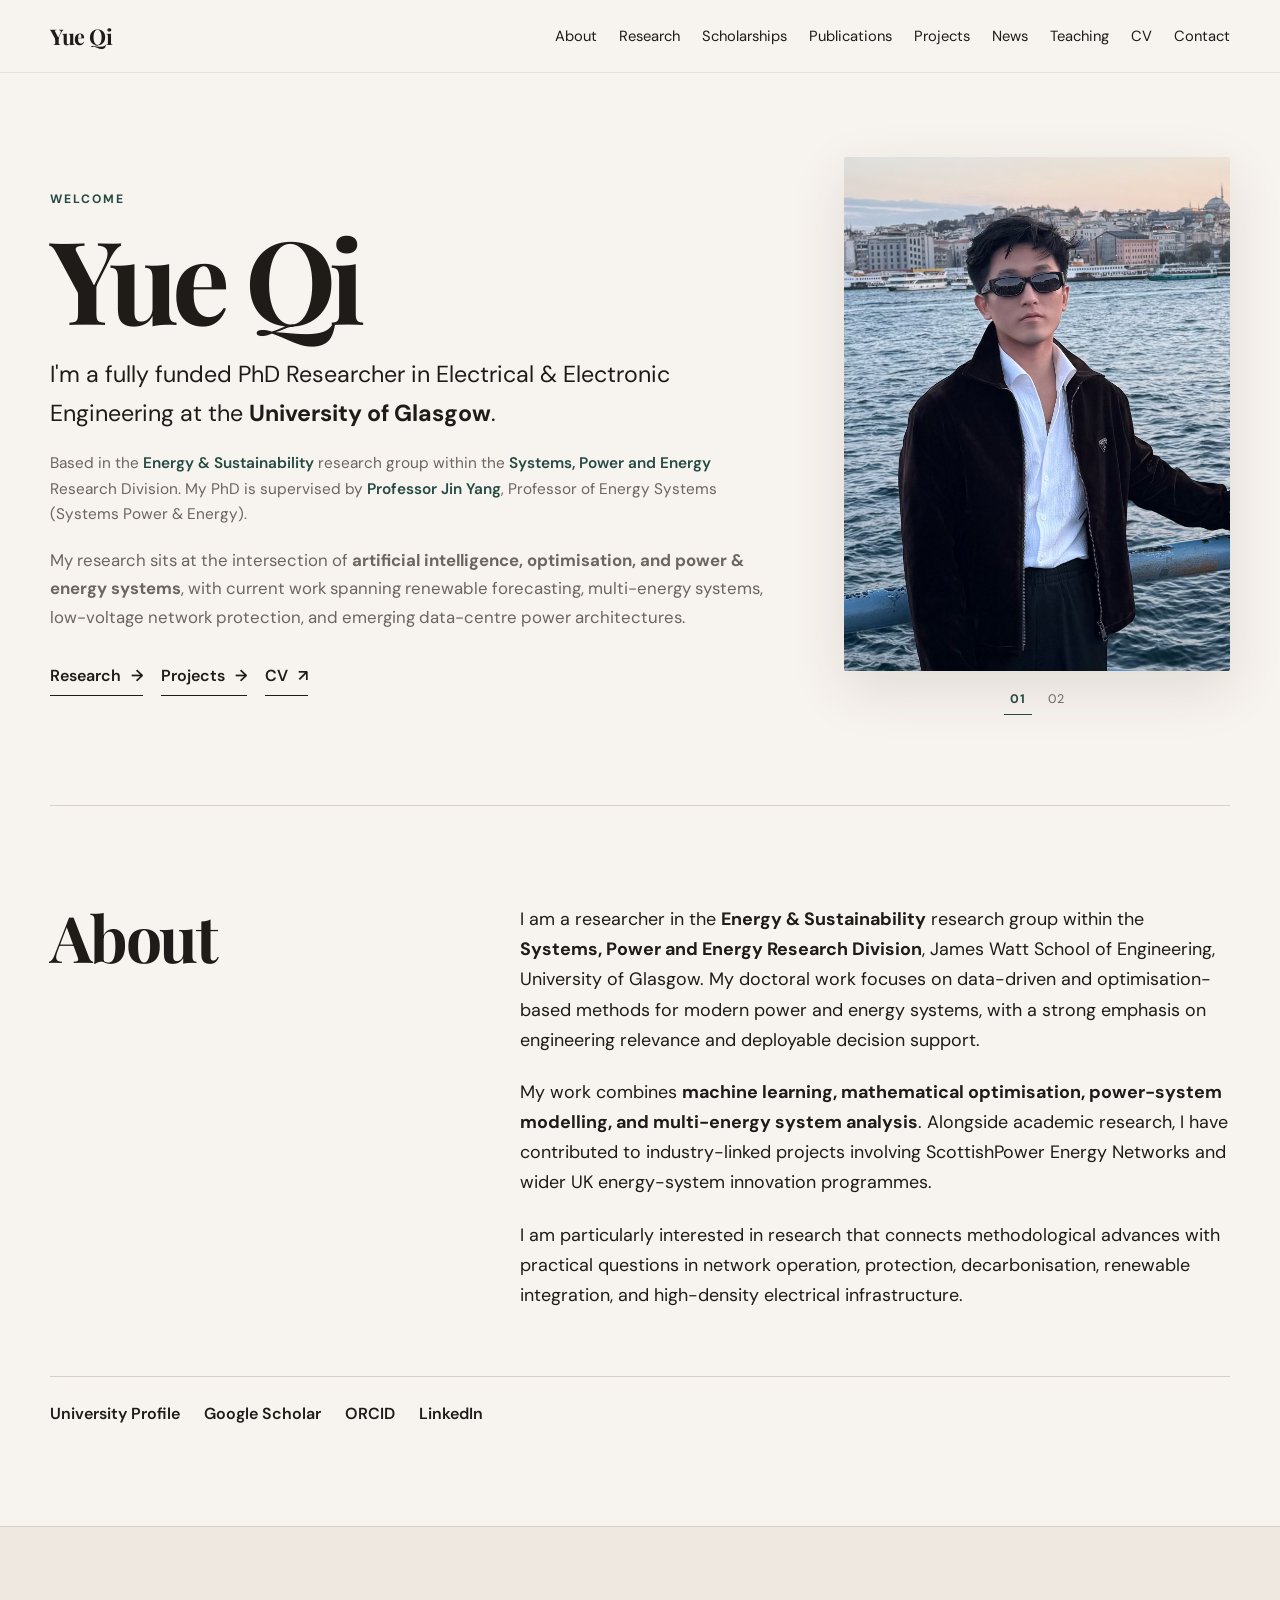
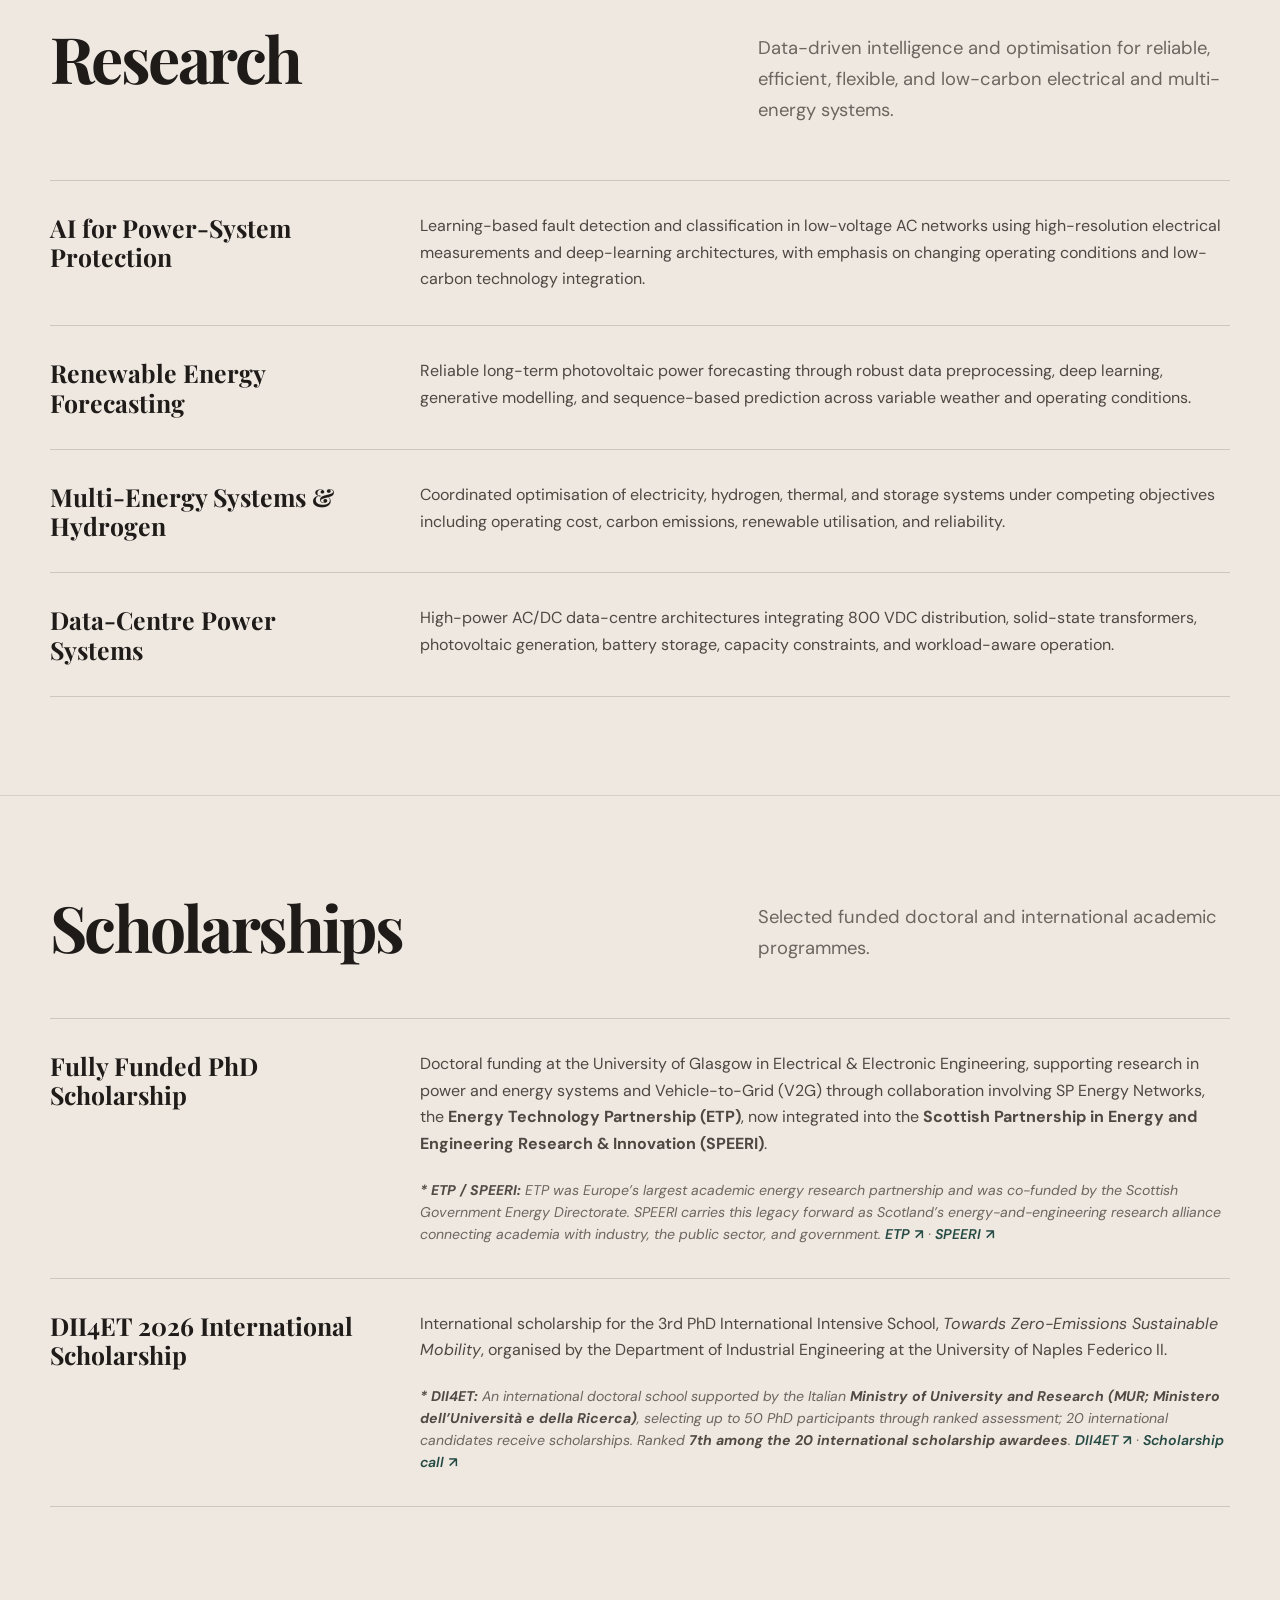
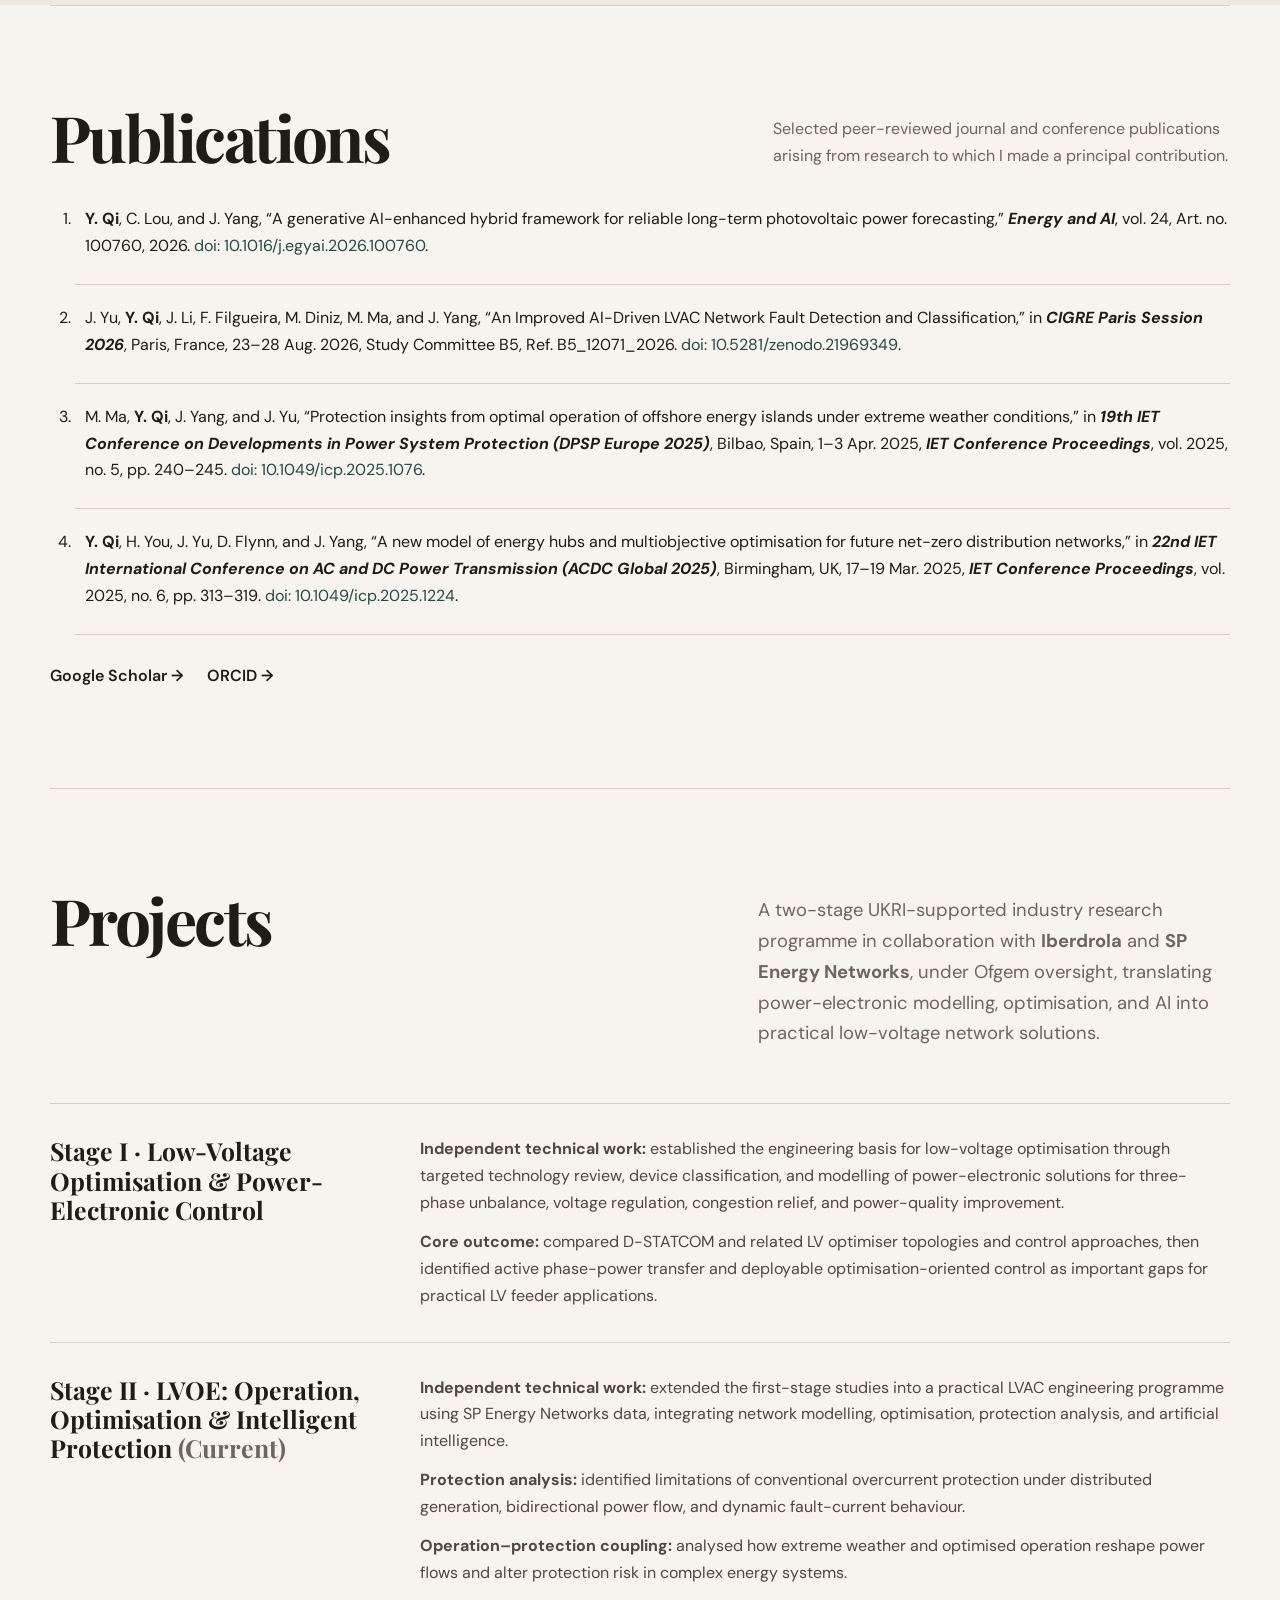
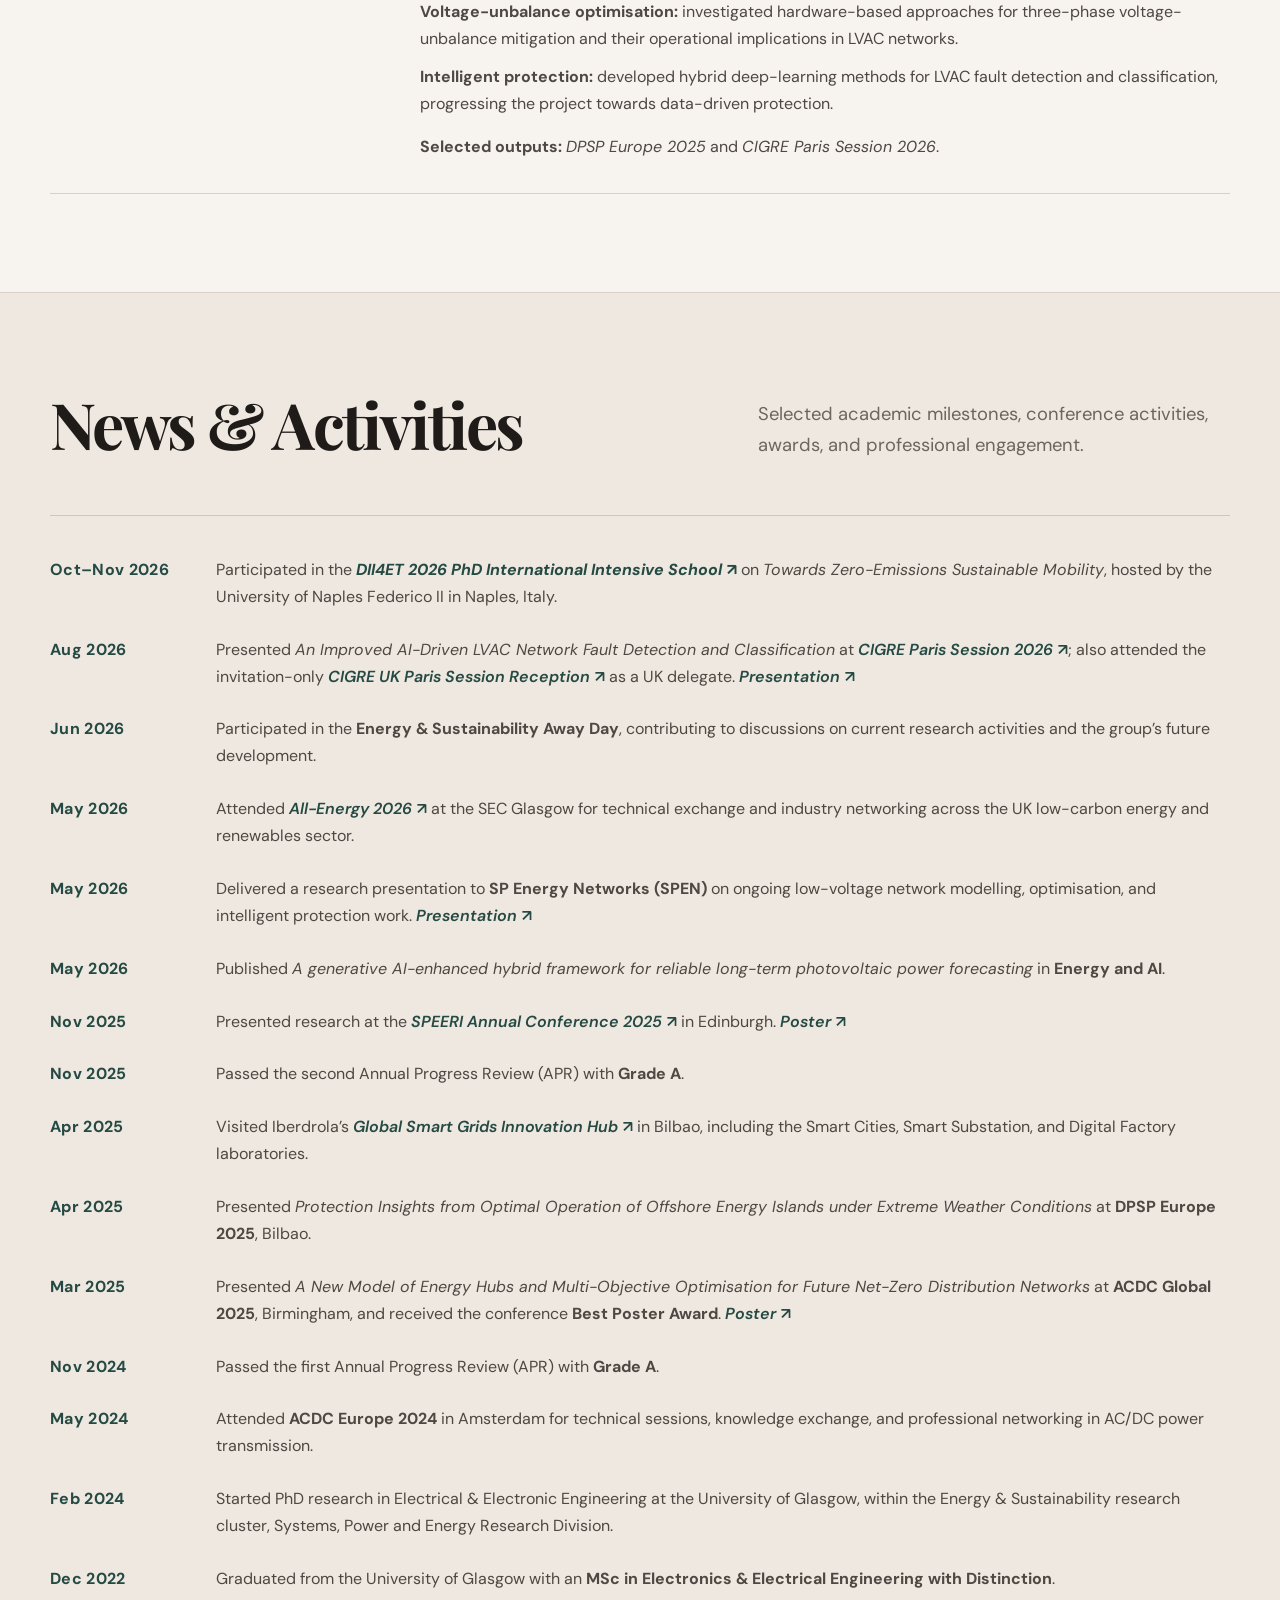
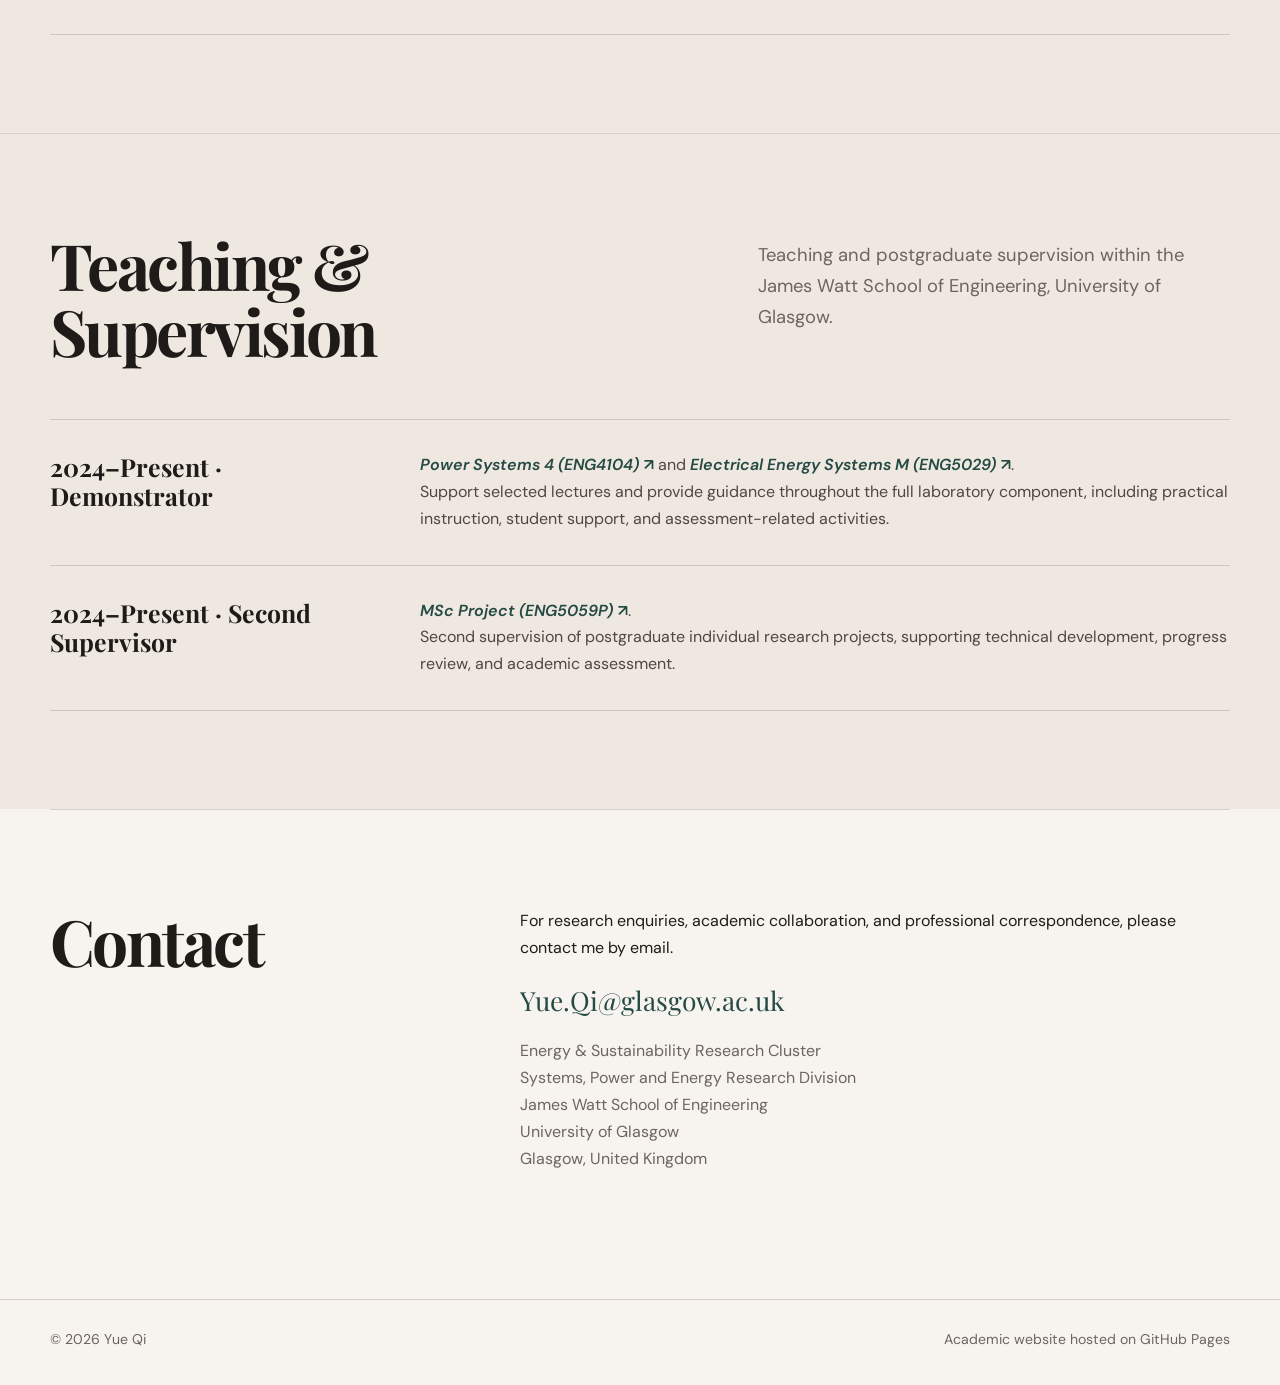
==== index.html @ e6eb20ca "Focus DII4ET news item on programme participation" ====
<!doctype html>
<html lang="en">
<head>
  <meta charset="utf-8">
  <meta name="viewport" content="width=device-width, initial-scale=1">
  <title>Yue Qi | PhD Researcher | University of Glasgow</title>
  <meta name="description" content="Academic website of Yue Qi, PhD Researcher in Electrical & Electronic Engineering at the University of Glasgow, working on AI for power systems, renewable energy forecasting, multi-energy systems, LVAC protection, and data-centre power systems.">
  <meta name="author" content="Yue Qi">
  <meta name="robots" content="index, follow">
  <meta name="googlebot" content="index, follow">
  <meta name="keywords" content="Yue Qi, University of Glasgow, electrical engineering, power systems, energy systems, artificial intelligence, renewable energy forecasting, multi-energy systems, LVAC protection, data centre power systems">
  <link rel="canonical" href="https://arthurqi1.github.io/">

  <meta property="og:type" content="profile">
  <meta property="og:title" content="Yue Qi | PhD Researcher | University of Glasgow">
  <meta property="og:description" content="Research in AI for power and energy systems, renewable forecasting, multi-energy systems, LVAC protection, and data-centre power systems.">
  <meta property="og:url" content="https://arthurqi1.github.io/">
  <meta property="og:image" content="https://arthurqi1.github.io/assets/profile.jpg">
  <meta property="og:site_name" content="Yue Qi">
  <meta property="profile:first_name" content="Yue">
  <meta property="profile:last_name" content="Qi">

  <meta name="twitter:card" content="summary_large_image">
  <meta name="twitter:title" content="Yue Qi | PhD Researcher | University of Glasgow">
  <meta name="twitter:description" content="Academic profile and research in power and energy systems, AI, optimisation, renewable forecasting, and LVAC protection.">
  <meta name="twitter:image" content="https://arthurqi1.github.io/assets/profile.jpg">

  <script type="application/ld+json">
  {
    "@context": "https://schema.org",
    "@type": "Person",
    "name": "Yue Qi",
    "url": "https://arthurqi1.github.io/",
    "image": "https://arthurqi1.github.io/assets/profile.jpg",
    "jobTitle": "PhD Researcher in Electrical & Electronic Engineering",
    "affiliation": {
      "@type": "CollegeOrUniversity",
      "name": "University of Glasgow",
      "url": "https://www.gla.ac.uk/"
    },
    "worksFor": {
      "@type": "CollegeOrUniversity",
      "name": "University of Glasgow",
      "url": "https://www.gla.ac.uk/"
    },
    "memberOf": {
      "@type": "ResearchOrganization",
      "name": "Energy & Sustainability, Systems, Power and Energy Research Division",
      "url": "https://www.gla.ac.uk/research/az/energy-sustainability/"
    },
    "sameAs": [
      "https://www.gla.ac.uk/pgrs/yueqi/",
      "https://scholar.google.co.uk/citations?user=mNwLZVEAAAAJ&hl=en",
      "https://orcid.org/0009-0001-3252-0030",
      "https://www.linkedin.com/in/yue-qi-b74b2226a"
    ],
    "knowsAbout": [
      "Power and energy systems",
      "Artificial intelligence for power systems",
      "Renewable energy forecasting",
      "Multi-energy systems",
      "LVAC protection",
      "Data-centre power systems"
    ]
  }
  </script>
  <link rel="preconnect" href="https://fonts.googleapis.com">
  <link rel="preconnect" href="https://fonts.gstatic.com" crossorigin>
  <link href="https://fonts.googleapis.com/css2?family=DM+Sans:wght@400;500;600;700&family=Playfair+Display:wght@600;700&display=swap" rel="stylesheet">
  <link rel="stylesheet" href="assets/css/style.css">
</head>
<body>
  <header class="site-header">
    <div class="container nav-wrap">
      <a class="brand" href="#top">Yue Qi</a>
      <nav class="nav" aria-label="Primary">
        <a href="#about">About</a>
        <a href="#research">Research</a>
        <a href="#scholarships">Scholarships</a>
        <a href="#publications">Publications</a>
        <a href="#projects">Projects</a>
        <a href="#news">News</a>
        <a href="#teaching">Teaching</a>
        <a href="assets/Resume_YUE.pdf" target="_blank" rel="noopener">CV</a>
        <a href="#contact">Contact</a>
      </nav>
    </div>
  </header>

  <main id="top">
    <section class="welcome container">
      <div class="welcome-copy">
        <p class="kicker">WELCOME</p>
        <h1>Yue Qi</h1>
        <p class="intro">I'm a fully funded PhD Researcher in Electrical &amp; Electronic Engineering at the <strong>University of Glasgow</strong>.</p>
        <p class="academic-line">Based in the <a href="https://www.gla.ac.uk/research/az/energy-sustainability/" target="_blank" rel="noopener">Energy &amp; Sustainability</a> research group within the <a href="https://www.gla.ac.uk/schools/engineering/research/systems/" target="_blank" rel="noopener">Systems, Power and Energy</a> Research Division. My PhD is supervised by <a href="https://www.gla.ac.uk/schools/engineering/staff/jinyang/" target="_blank" rel="noopener">Professor Jin Yang</a>, Professor of Energy Systems (Systems Power &amp; Energy).</p>
        <p class="summary">My research sits at the intersection of <strong>artificial intelligence, optimisation, and power &amp; energy systems</strong>, with current work spanning renewable forecasting, multi-energy systems, low-voltage network protection, and emerging data-centre power architectures.</p>
        <div class="hero-actions">
          <a class="text-button" href="#research">Research <span>→</span></a>
          <a class="text-button" href="#projects">Projects <span>→</span></a>
          <a class="text-button" href="assets/Resume_YUE.pdf" target="_blank" rel="noopener">CV <span>↗</span></a>
        </div>
      </div>
      <div class="portrait-wrap">
        <div class="portrait-panel">
          <div class="portrait-frame">
            <img id="profile-photo" class="portrait" src="assets/profile.jpg" alt="Yue Qi">
          </div>
          <div class="portrait-switcher" aria-label="Select profile photograph">
            <button class="portrait-option active" type="button" data-src="assets/profile.jpg" aria-pressed="true">01</button>
            <button class="portrait-option" type="button" data-src="assets/profile2.jpg" aria-pressed="false">02</button>
          </div>
        </div>
      </div>
    </section>

    <section id="about" class="section container about-section">
      <div class="about-grid">
        <div>
          <h2>About</h2>
        </div>
        <div class="prose large-prose">
          <p>I am a researcher in the <strong>Energy &amp; Sustainability</strong> research group within the <strong>Systems, Power and Energy Research Division</strong>, James Watt School of Engineering, University of Glasgow. My doctoral work focuses on data-driven and optimisation-based methods for modern power and energy systems, with a strong emphasis on engineering relevance and deployable decision support.</p>
          <p>My work combines <strong>machine learning, mathematical optimisation, power-system modelling, and multi-energy system analysis</strong>. Alongside academic research, I have contributed to industry-linked projects involving ScottishPower Energy Networks and wider UK energy-system innovation programmes.</p>
          <p>I am particularly interested in research that connects methodological advances with practical questions in network operation, protection, decarbonisation, renewable integration, and high-density electrical infrastructure.</p>
        </div>
      </div>
      <div class="social-row">
        <a href="https://www.gla.ac.uk/pgrs/yueqi/" target="_blank" rel="noopener">University Profile</a>
        <a href="https://scholar.google.co.uk/citations?user=mNwLZVEAAAAJ&hl=en" target="_blank" rel="noopener">Google Scholar</a>
        <a href="https://orcid.org/0009-0001-3252-0030" target="_blank" rel="noopener">ORCID</a>
        <a href="https://www.linkedin.com/in/yue-qi-b74b2226a" target="_blank" rel="noopener">LinkedIn</a>
      </div>
    </section>

    <section id="research" class="section soft-section">
      <div class="container">
        <div class="research-head">
          <h2>Research</h2>
          <p class="research-intro">Data-driven intelligence and optimisation for reliable, efficient, flexible, and low-carbon electrical and multi-energy systems.</p>
        </div>

        <div class="research-list">
          <article class="research-item">
            <h3>AI for Power-System Protection</h3>
            <p>Learning-based fault detection and classification in low-voltage AC networks using high-resolution electrical measurements and deep-learning architectures, with emphasis on changing operating conditions and low-carbon technology integration.</p>
          </article>

          <article class="research-item">
            <h3>Renewable Energy Forecasting</h3>
            <p>Reliable long-term photovoltaic power forecasting through robust data preprocessing, deep learning, generative modelling, and sequence-based prediction across variable weather and operating conditions.</p>
          </article>

          <article class="research-item">
            <h3>Multi-Energy Systems &amp; Hydrogen</h3>
            <p>Coordinated optimisation of electricity, hydrogen, thermal, and storage systems under competing objectives including operating cost, carbon emissions, renewable utilisation, and reliability.</p>
          </article>

          <article class="research-item">
            <h3>Data-Centre Power Systems</h3>
            <p>High-power AC/DC data-centre architectures integrating 800 VDC distribution, solid-state transformers, photovoltaic generation, battery storage, capacity constraints, and workload-aware operation.</p>
          </article>
        </div>
      </div>
    </section>
    <section id="scholarships" class="section soft-section">
      <div class="container">
        <div class="research-head">
          <h2>Scholarships</h2>
          <p class="research-intro">Selected funded doctoral and international academic programmes.</p>
        </div>

        <div class="research-list scholarship-list">
          <article class="research-item scholarship-item">
            <h3>Fully Funded PhD Scholarship</h3>
            <div>
              <p>Doctoral funding at the University of Glasgow in Electrical &amp; Electronic Engineering, supporting research in power and energy systems and Vehicle-to-Grid (V2G) through collaboration involving SP Energy Networks, the <strong>Energy Technology Partnership (ETP)</strong>, now integrated into the <strong>Scottish Partnership in Energy and Engineering Research &amp; Innovation (SPEERI)</strong>.</p>

              <p class="scholarship-note"><strong>* ETP / SPEERI:</strong> ETP was Europe’s largest academic energy research partnership and was co-funded by the Scottish Government Energy Directorate. SPEERI carries this legacy forward as Scotland’s energy-and-engineering research alliance connecting academia with industry, the public sector, and government. <a href="https://www.etp-scotland.ac.uk/" target="_blank" rel="noopener">ETP ↗</a> · <a href="https://www.speeri.ac.uk/" target="_blank" rel="noopener">SPEERI ↗</a></p>
            </div>
          </article>

          <article class="research-item scholarship-item">
            <h3>DII4ET 2026 International Scholarship</h3>
            <div>
              <p>International scholarship for the 3rd PhD International Intensive School, <em>Towards Zero-Emissions Sustainable Mobility</em>, organised by the Department of Industrial Engineering at the University of Naples Federico II.</p>

              <p class="scholarship-note"><strong>* DII4ET:</strong> An international doctoral school supported by the Italian <strong>Ministry of University and Research (MUR; Ministero dell’Università e della Ricerca)</strong>, selecting up to 50 PhD participants through ranked assessment; 20 international candidates receive scholarships. Ranked <strong>7th among the 20 international scholarship awardees</strong>. <a href="https://www.dii4et.unina.it/" target="_blank" rel="noopener">DII4ET ↗</a> · <a href="https://www.dii4et.unina.it/application" target="_blank" rel="noopener">Scholarship call ↗</a></p>
            </div>
          </article>
        </div>
      </div>
    </section>
    <section id="publications" class="section container">
      <div class="publication-head">
        <h2>Publications</h2>
        <p>Selected peer-reviewed journal and conference publications arising from research to which I made a principal contribution.</p>
      </div>

      <ol class="publication-bibliography">
        <li><strong>Y. Qi</strong>, C. Lou, and J. Yang, “A generative AI-enhanced hybrid framework for reliable long-term photovoltaic power forecasting,” <strong><em>Energy and AI</em></strong>, vol. 24, Art. no. 100760, 2026. <a href="https://doi.org/10.1016/j.egyai.2026.100760" target="_blank" rel="noopener">doi: 10.1016/j.egyai.2026.100760</a>.</li>
        <li>J. Yu, <strong>Y. Qi</strong>, J. Li, F. Filgueira, M. Diniz, M. Ma, and J. Yang, “An Improved AI-Driven LVAC Network Fault Detection and Classification,” in <strong><em>CIGRE Paris Session 2026</em></strong>, Paris, France, 23–28 Aug. 2026, Study Committee B5, Ref. B5_12071_2026. <a href="https://doi.org/10.5281/zenodo.21969349" target="_blank" rel="noopener">doi: 10.5281/zenodo.21969349</a>.</li>
        <li>M. Ma, <strong>Y. Qi</strong>, J. Yang, and J. Yu, “Protection insights from optimal operation of offshore energy islands under extreme weather conditions,” in <strong><em>19th IET Conference on Developments in Power System Protection (DPSP Europe 2025)</em></strong>, Bilbao, Spain, 1–3 Apr. 2025, <strong><em>IET Conference Proceedings</em></strong>, vol. 2025, no. 5, pp. 240–245. <a href="https://doi.org/10.1049/icp.2025.1076" target="_blank" rel="noopener">doi: 10.1049/icp.2025.1076</a>.</li>
        <li><strong>Y. Qi</strong>, H. You, J. Yu, D. Flynn, and J. Yang, “A new model of energy hubs and multiobjective optimisation for future net-zero distribution networks,” in <strong><em>22nd IET International Conference on AC and DC Power Transmission (ACDC Global 2025)</em></strong>, Birmingham, UK, 17–19 Mar. 2025, <strong><em>IET Conference Proceedings</em></strong>, vol. 2025, no. 6, pp. 313–319. <a href="https://doi.org/10.1049/icp.2025.1224" target="_blank" rel="noopener">doi: 10.1049/icp.2025.1224</a>.</li>
      </ol>

      <div class="publication-links">
        <a href="https://scholar.google.co.uk/citations?user=mNwLZVEAAAAJ&hl=en" target="_blank" rel="noopener">Google Scholar →</a>
        <a href="https://orcid.org/0009-0001-3252-0030" target="_blank" rel="noopener">ORCID →</a>
      </div>
    </section>
    <section id="projects" class="section container">
      <div class="research-head">
        <h2>Projects</h2>
        <p class="research-intro">A two-stage UKRI-supported industry research programme in collaboration with <strong>Iberdrola</strong> and <strong>SP Energy Networks</strong>, under Ofgem oversight, translating power-electronic modelling, optimisation, and AI into practical low-voltage network solutions.</p>
      </div>

      <div class="research-list project-list">
        <article class="research-item project-item">
          <h3>Stage I · Low-Voltage Optimisation &amp; Power-Electronic Control</h3>
          <div>
            <p><strong>Independent technical work:</strong> established the engineering basis for low-voltage optimisation through targeted technology review, device classification, and modelling of power-electronic solutions for three-phase unbalance, voltage regulation, congestion relief, and power-quality improvement.</p>
            <p><strong>Core outcome:</strong> compared D-STATCOM and related LV optimiser topologies and control approaches, then identified active phase-power transfer and deployable optimisation-oriented control as important gaps for practical LV feeder applications.</p>
          </div>
        </article>

        <article class="research-item project-item">
          <h3>Stage II · LVOE: Operation, Optimisation &amp; Intelligent Protection <span class="muted">(Current)</span></h3>
          <div>
            <p><strong>Independent technical work:</strong> extended the first-stage studies into a practical LVAC engineering programme using SP Energy Networks data, integrating network modelling, optimisation, protection analysis, and artificial intelligence.</p>
            <p><strong>Protection analysis:</strong> identified limitations of conventional overcurrent protection under distributed generation, bidirectional power flow, and dynamic fault-current behaviour.</p>
            <p><strong>Operation–protection coupling:</strong> analysed how extreme weather and optimised operation reshape power flows and alter protection risk in complex energy systems.</p>
            <p><strong>Voltage-unbalance optimisation:</strong> investigated hardware-based approaches for three-phase voltage-unbalance mitigation and their operational implications in LVAC networks.</p>
            <p><strong>Intelligent protection:</strong> developed hybrid deep-learning methods for LVAC fault detection and classification, progressing the project towards data-driven protection.</p>
            <p class="project-output"><strong>Selected outputs:</strong> <em>DPSP Europe 2025</em> and <em>CIGRE Paris Session 2026</em>.</p>
          </div>
        </article>
      </div>
    </section>
    <section id="news" class="section soft-section">
      <div class="container">
        <div class="research-head">
          <h2>News &amp; Activities</h2>
          <p class="research-intro">Selected academic milestones, conference activities, awards, and professional engagement.</p>
        </div>

        <div class="news-list">
          <div class="news-group">
            <div class="news-item"><span class="news-date">Oct–Nov 2026</span><p>Participated in the <a href="https://www.dii4et.unina.it/" target="_blank" rel="noopener"><strong>DII4ET 2026 PhD International Intensive School ↗</strong></a> on <em>Towards Zero-Emissions Sustainable Mobility</em>, hosted by the University of Naples Federico II in Naples, Italy.</p></div>
            <div class="news-item"><span class="news-date">Aug 2026</span><p>Presented <em>An Improved AI-Driven LVAC Network Fault Detection and Classification</em> at <a href="https://session.cigre.org/" target="_blank" rel="noopener">CIGRE Paris Session 2026 ↗</a>; also attended the invitation-only <a href="https://cigre.org.uk/uk-news/cigre-paris-session-2026-uk-reception-ticket-allocation/" target="_blank" rel="noopener">CIGRE UK Paris Session Reception ↗</a> as a UK delegate. <a href="assets/YueQi%20CIGRE.pptx" target="_blank" rel="noopener">Presentation ↗</a></p></div>
            <div class="news-item"><span class="news-date">Jun 2026</span><p>Participated in the <strong>Energy &amp; Sustainability Away Day</strong>, contributing to discussions on current research activities and the group’s future development.</p></div>
            <div class="news-item"><span class="news-date">May 2026</span><p>Attended <a href="https://www.all-energy.co.uk/" target="_blank" rel="noopener">All-Energy 2026 ↗</a> at the SEC Glasgow for technical exchange and industry networking across the UK low-carbon energy and renewables sector.</p></div>
            <div class="news-item"><span class="news-date">May 2026</span><p>Delivered a research presentation to <strong>SP Energy Networks (SPEN)</strong> on ongoing low-voltage network modelling, optimisation, and intelligent protection work. <a href="assets/SPEN.pptx" target="_blank" rel="noopener">Presentation ↗</a></p></div>
            <div class="news-item"><span class="news-date">May 2026</span><p>Published <em>A generative AI-enhanced hybrid framework for reliable long-term photovoltaic power forecasting</em> in <strong>Energy and AI</strong>.</p></div>
            <div class="news-item"><span class="news-date">Nov 2025</span><p>Presented research at the <a href="https://www.speeri.ac.uk/events/annualconference2025" target="_blank" rel="noopener">SPEERI Annual Conference 2025 ↗</a> in Edinburgh. <a href="assets/YUEQI%20ETP%202025%20University%20of%20Glasgow.pdf" target="_blank" rel="noopener">Poster ↗</a></p></div>
            <div class="news-item"><span class="news-date">Nov 2025</span><p>Passed the second Annual Progress Review (APR) with <strong>Grade A</strong>.</p></div>
            <div class="news-item"><span class="news-date">Apr 2025</span><p>Visited Iberdrola’s <a href="https://dpsp.theiet.org/2027-europe/2025-programme" target="_blank" rel="noopener">Global Smart Grids Innovation Hub ↗</a> in Bilbao, including the Smart Cities, Smart Substation, and Digital Factory laboratories.</p></div>
            <div class="news-item"><span class="news-date">Apr 2025</span><p>Presented <em>Protection Insights from Optimal Operation of Offshore Energy Islands under Extreme Weather Conditions</em> at <strong>DPSP Europe 2025</strong>, Bilbao.</p></div>
            <div class="news-item"><span class="news-date">Mar 2025</span><p>Presented <em>A New Model of Energy Hubs and Multi-Objective Optimisation for Future Net-Zero Distribution Networks</em> at <strong>ACDC Global 2025</strong>, Birmingham, and received the conference <strong>Best Poster Award</strong>. <a href="assets/YUE-ACDC2025-BESTPOSTER.pdf" target="_blank" rel="noopener">Poster ↗</a></p></div>
            <div class="news-item"><span class="news-date">Nov 2024</span><p>Passed the first Annual Progress Review (APR) with <strong>Grade A</strong>.</p></div>
            <div class="news-item"><span class="news-date">May 2024</span><p>Attended <strong>ACDC Europe 2024</strong> in Amsterdam for technical sessions, knowledge exchange, and professional networking in AC/DC power transmission.</p></div>
            <div class="news-item"><span class="news-date">Feb 2024</span><p>Started PhD research in Electrical &amp; Electronic Engineering at the University of Glasgow, within the Energy &amp; Sustainability research cluster, Systems, Power and Energy Research Division.</p></div>
            <div class="news-item"><span class="news-date">Dec 2022</span><p>Graduated from the University of Glasgow with an <strong>MSc in Electronics &amp; Electrical Engineering with Distinction</strong>.</p></div>
          </div>
        </div>
      </div>
    </section>
    <section id="teaching" class="section soft-section">
      <div class="container">
        <div class="research-head">
          <h2>Teaching &amp; Supervision</h2>
          <p class="research-intro">Teaching and postgraduate supervision within the James Watt School of Engineering, University of Glasgow.</p>
        </div>

        <div class="research-list">
          <article class="research-item">
            <h3>2024–Present · Demonstrator</h3>
            <div>
              <p><strong><a href="https://www.gla.ac.uk/coursecatalogue/course/?code=ENG4104" target="_blank" rel="noopener">Power Systems 4 (ENG4104) ↗</a></strong> and <strong><a href="https://www.gla.ac.uk/postgraduate/taught/electronicselectricalengineering/?card=course&code=ENG5029" target="_blank" rel="noopener">Electrical Energy Systems M (ENG5029) ↗</a></strong>.</p>
              <p>Support selected lectures and provide guidance throughout the full laboratory component, including practical instruction, student support, and assessment-related activities.</p>
            </div>
          </article>

          <article class="research-item">
            <h3>2024–Present · Second Supervisor</h3>
            <div>
              <p><strong><a href="https://webvhpool.gla.ac.uk/postgraduate/taught/mechanicalengineering/?card=course&code=ENG5059P" target="_blank" rel="noopener">MSc Project (ENG5059P) ↗</a></strong>.</p>
              <p>Second supervision of postgraduate individual research projects, supporting technical development, progress review, and academic assessment.</p>
            </div>
          </article>
        </div>
      </div>
    </section>


    <section id="contact" class="section container contact-section">
      <div class="contact-grid">
        <div>
          <h2>Contact</h2>
        </div>
        <div class="prose">
          <p>For research enquiries, academic collaboration, and professional correspondence, please contact me by email.</p>
          <p><a class="email-link" href="mailto:Yue.Qi@glasgow.ac.uk">Yue.Qi@glasgow.ac.uk</a></p>
          <p class="muted">Energy &amp; Sustainability Research Cluster<br>Systems, Power and Energy Research Division<br>James Watt School of Engineering<br>University of Glasgow<br>Glasgow, United Kingdom</p>
        </div>
      </div>
    </section>
  </main>

  <footer class="footer">
    <div class="container footer-inner">
      <span>© <span id="year"></span> Yue Qi</span>
      <span>Academic website hosted on GitHub Pages</span>
    </div>
  </footer>

  <script>document.getElementById('year').textContent = new Date().getFullYear();</script>
  <script>
    const profilePhoto = document.getElementById('profile-photo');
    const portraitOptions = document.querySelectorAll('.portrait-option');

    portraitOptions.forEach((button) => {
      button.addEventListener('click', () => {
        profilePhoto.src = button.dataset.src;
        portraitOptions.forEach((option) => {
          const selected = option === button;
          option.classList.toggle('active', selected);
          option.setAttribute('aria-pressed', selected ? 'true' : 'false');
        });
      });
    });
  </script>
</body>
</html>
---- assets/css/style.css ----
:root{--paper:#f7f3ee;--ink:#1f1b18;--muted:#6d655f;--line:#d8d0c8;--soft:#eee8e1;--accent:#254a43;--max:1180px}*{box-sizing:border-box}html{scroll-behavior:smooth}body{margin:0;background:var(--paper);color:var(--ink);font-family:"DM Sans",system-ui,-apple-system,BlinkMacSystemFont,"Segoe UI",sans-serif;line-height:1.68}.container{width:min(var(--max),calc(100% - 44px));margin:0 auto}.site-header{position:sticky;top:0;z-index:30;background:rgba(247,243,238,.94);backdrop-filter:blur(12px);border-bottom:1px solid rgba(31,27,24,.08)}.nav-wrap{min-height:72px;display:flex;align-items:center;justify-content:space-between;gap:24px;padding:10px 0}.brand{font-family:"Playfair Display",serif;font-weight:700;font-size:1.35rem;color:var(--ink);text-decoration:none;letter-spacing:-.02em;white-space:nowrap}.nav{display:flex;gap:22px;flex-wrap:wrap;justify-content:flex-end}.nav a{color:var(--ink);text-decoration:none;font-size:.92rem}.nav a:hover{color:var(--accent)}.welcome{min-height:78vh;display:grid;grid-template-columns:minmax(0,1.3fr) minmax(300px,.7fr);gap:78px;align-items:center;padding:84px 0 90px}.kicker,.section-label{text-transform:uppercase;letter-spacing:.17em;font-size:.76rem;font-weight:700;color:var(--accent)}.welcome h1,.section h2{font-family:"Playfair Display",serif}.welcome h1{font-size:clamp(4rem,9vw,7.2rem);line-height:.98;letter-spacing:-.055em;margin:.1em 0 .18em}.intro{font-size:1.45rem;max-width:760px;margin:0 0 18px}.summary{font-size:1.05rem;color:var(--muted);max-width:760px}.hero-actions{display:flex;gap:18px;flex-wrap:wrap;margin-top:32px}.text-button{display:inline-flex;align-items:center;gap:10px;border-bottom:1px solid var(--ink);padding-bottom:5px;color:var(--ink);text-decoration:none;font-weight:600}.text-button:hover{color:var(--accent);border-color:var(--accent)}.portrait-wrap{display:flex;justify-content:center}.portrait{width:min(430px,100%);height:auto;display:block;border-radius:2px;box-shadow:0 18px 55px rgba(64,50,40,.12)}.section{padding:98px 0;border-top:1px solid var(--line)}.soft-section{background:var(--soft)}.section-label{margin-bottom:34px}.section h2{font-size:clamp(2.7rem,5vw,4.6rem);line-height:1.04;letter-spacing:-.04em;margin:0}.about-grid,.contact-grid{display:grid;grid-template-columns:.72fr 1.28fr;gap:70px}.prose p{margin-top:0}.large-prose{font-size:1.12rem}.large-prose p+ p{margin-top:1.25em}.social-row{display:flex;gap:24px;flex-wrap:wrap;margin-top:48px;padding-top:24px;border-top:1px solid var(--line)}.social-row a,.publication-links a{color:var(--ink);text-decoration:none;font-weight:600}.social-row a:hover,.publication-links a:hover{color:var(--accent)}.research-head{display:grid;grid-template-columns:1.15fr .85fr;gap:70px;align-items:start;margin-bottom:54px}.research-intro{font-size:1.15rem;margin:8px 0 0;color:var(--muted)}.research-list{border-top:1px solid rgba(31,27,24,.16)}.research-item{display:grid;grid-template-columns:320px 1fr;gap:50px;padding:32px 0;border-bottom:1px solid rgba(31,27,24,.16)}.research-item h3{font-family:"Playfair Display",serif;font-size:1.55rem;line-height:1.18;margin:0}.research-item p{margin:0;color:#4e4742}.project-item>div p+ p{margin-top:12px}.project-output{padding-top:4px}.scholarship-item>div p+ p{margin-top:10px}.scholarship-note{font-size:.88rem;line-height:1.55;font-style:italic;color:var(--muted)!important;max-width:900px}.scholarship-note strong{font-style:normal;color:#514943}.scholarship-note a{color:var(--accent);text-decoration:none;font-style:normal;font-weight:600}.scholarship-note a:hover{text-decoration:underline}.publication-head{display:grid;grid-template-columns:1fr .7fr;gap:70px;align-items:end;margin-bottom:36px}.publication-head p{margin:0;color:var(--muted)}.publication-bibliography{margin:0;padding-left:1.55rem}.publication-bibliography li{padding:0 0 24px 10px;margin-bottom:20px;border-bottom:1px solid var(--line);font-size:1rem}.publication-bibliography em{font-style:italic}.publication-bibliography a{color:var(--accent);text-decoration:none}.publication-bibliography a:hover{text-decoration:underline}.publication-links{display:flex;gap:24px;flex-wrap:wrap;margin-top:28px}.muted{color:var(--muted)}.email-link{font-family:"Playfair Display",serif;font-size:1.65rem;color:var(--accent);text-decoration:none}.contact-section{padding-bottom:110px}.footer{border-top:1px solid var(--line);padding:28px 0 34px;font-size:.88rem;color:var(--muted)}.footer-inner{display:flex;justify-content:space-between;gap:20px;flex-wrap:wrap}@media(max-width:1040px){.nav{gap:15px}.nav a{font-size:.88rem}}@media(max-width:900px){.nav{display:none}.welcome{grid-template-columns:1fr;min-height:auto;gap:42px;padding:70px 0}.portrait-wrap{justify-content:flex-start}.portrait{width:min(420px,92vw)}.about-grid,.contact-grid,.research-head,.publication-head{grid-template-columns:1fr;gap:28px}.research-item{grid-template-columns:1fr;gap:10px}.research-item h3{font-size:1.4rem}}@media(max-width:600px){.container{width:min(var(--max),calc(100% - 28px))}.welcome h1{font-size:3.8rem}.intro{font-size:1.22rem}.section{padding:72px 0}.section h2{font-size:2.65rem}.portrait{width:100%;max-width:360px}.publication-bibliography{padding-left:1.3rem}.email-link{font-size:1.35rem}.scholarship-note{font-size:.84rem}}.scholarship-note{margin-top:22px!important;font-size:.88rem!important;font-style:italic!important;line-height:1.55;color:var(--muted)!important}.scholarship-note strong,.scholarship-note a{font-style:italic!important}.scholarship-note a{color:var(--accent);text-decoration:none}.scholarship-note a:hover{text-decoration:underline}.research-item a{color:var(--accent);text-decoration:none}.research-item a:hover{text-decoration:underline}.news-list{border-top:1px solid rgba(31,27,24,.16)}.news-group{padding:28px 0;border-bottom:1px solid rgba(31,27,24,.16)}.news-group>h3{font-family:"Playfair Display",serif;font-size:1.35rem;margin:0 0 18px}.news-item{display:grid;grid-template-columns:140px 1fr;gap:26px;padding:13px 0}.news-date{font-weight:700;color:var(--accent);letter-spacing:.02em}.news-item p{margin:0;color:#4e4742}.news-item a{color:var(--accent);text-decoration:none}.news-item a:hover{text-decoration:underline}@media(max-width:700px){.news-item{grid-template-columns:1fr;gap:3px}.scholarship-note{font-size:.84rem!important}}
#teaching .research-item a,
#news .news-item a{
  color:var(--accent)!important;
  text-decoration:none!important;
  font-style:italic!important;
  font-weight:600!important;
  border-bottom:0!important;
}
#teaching .research-item a:hover,
#news .news-item a:hover{
  color:var(--accent)!important;
  text-decoration:underline!important;
}

.academic-line{
  margin:0 0 18px;
  max-width:760px;
  color:var(--muted);
  font-size:.96rem;
}
.academic-line a{
  color:var(--accent);
  text-decoration:none;
  font-weight:600;
}
.academic-line a:hover{
  text-decoration:underline;
}

.portrait-panel{
  width:min(430px,100%);
}
.portrait-frame{
  width:100%;
  aspect-ratio:3/4;
  overflow:hidden;
  border-radius:2px;
  box-shadow:0 18px 55px rgba(64,50,40,.12);
}
.portrait-frame .portrait{
  width:100%;
  height:100%;
  display:block;
  object-fit:cover;
  object-position:center center;
  border-radius:0;
  box-shadow:none;
}
.portrait-switcher{
  display:flex;
  justify-content:center;
  gap:10px;
  margin-top:15px;
}
.portrait-option{
  appearance:none;
  border:0;
  border-bottom:1px solid transparent;
  background:transparent;
  color:var(--muted);
  padding:3px 6px 4px;
  font:inherit;
  font-size:.78rem;
  letter-spacing:.08em;
  cursor:pointer;
}
.portrait-option:hover{
  color:var(--accent);
}
.portrait-option.active{
  color:var(--accent);
  border-bottom-color:var(--accent);
  font-weight:700;
}
@media(max-width:900px){
  .portrait-panel{width:min(420px,92vw)}
}
@media(max-width:600px){
  .portrait-panel{width:100%;max-width:360px}
}
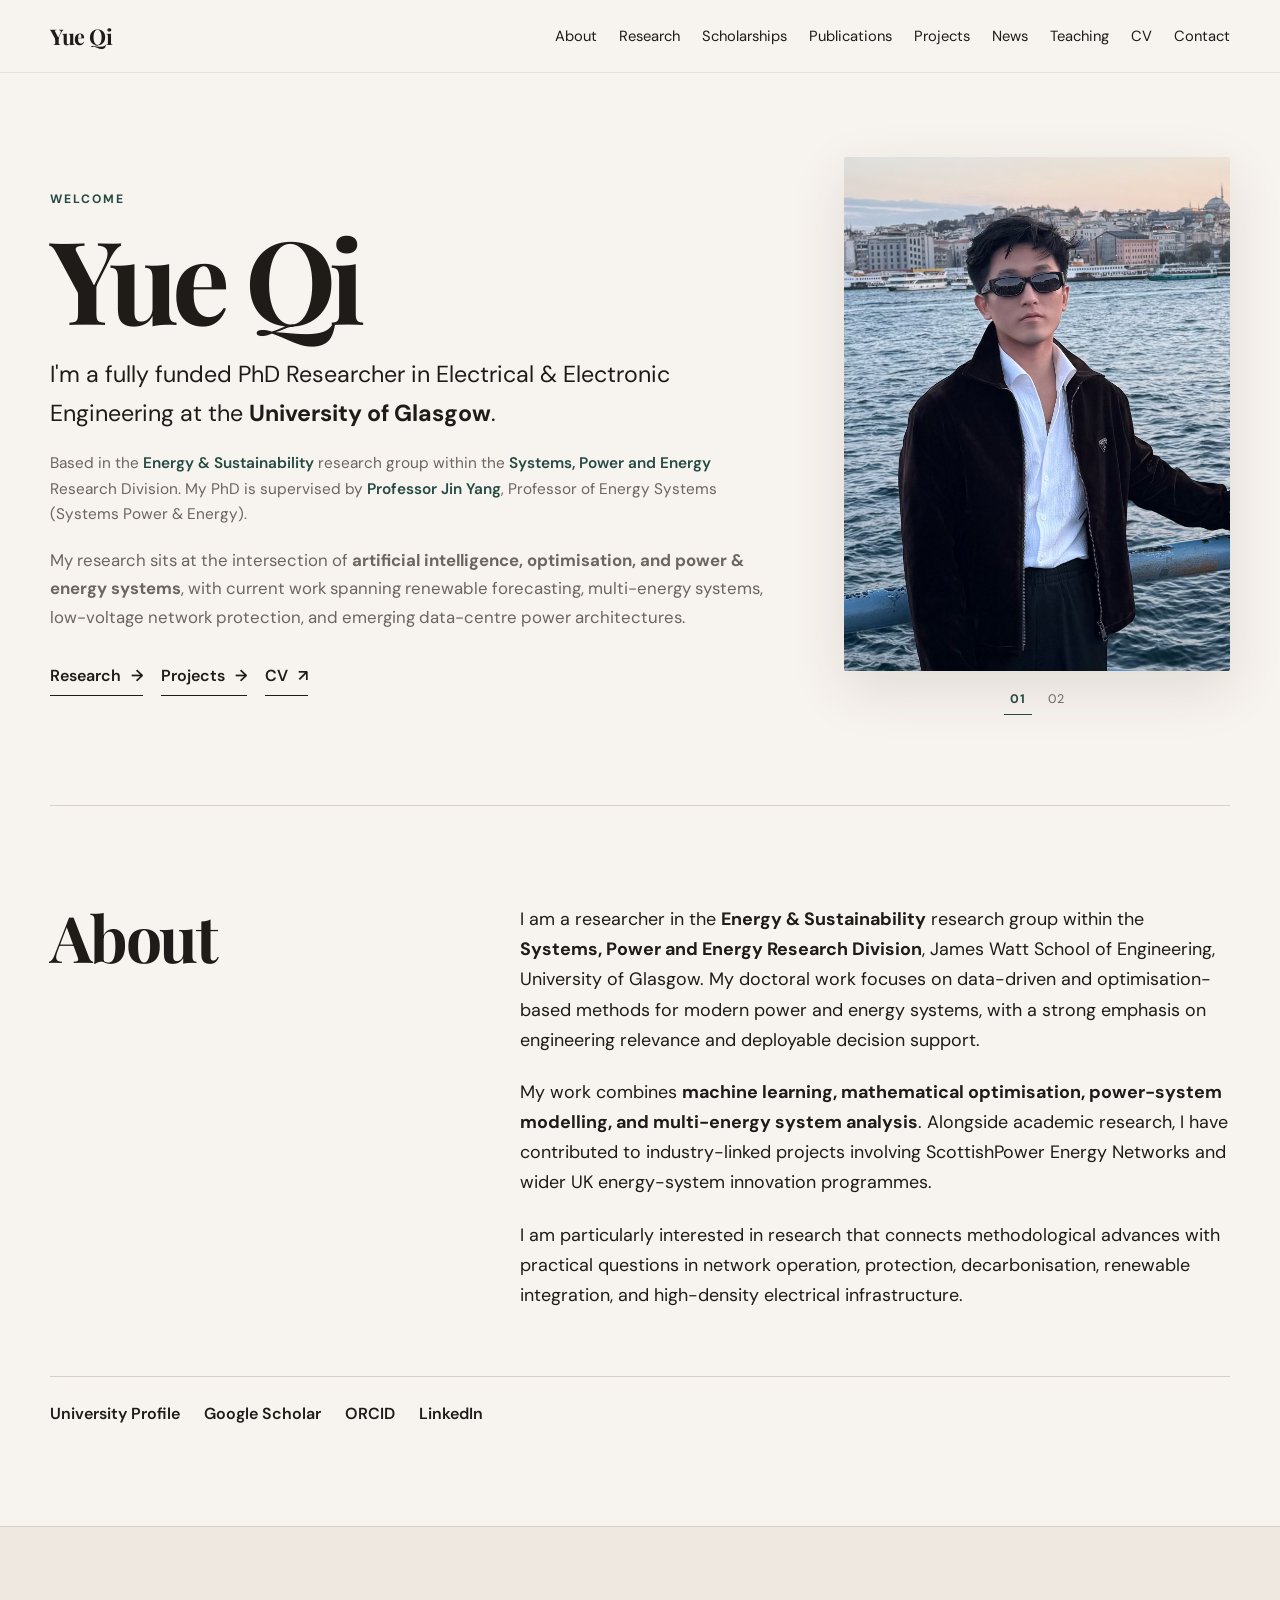
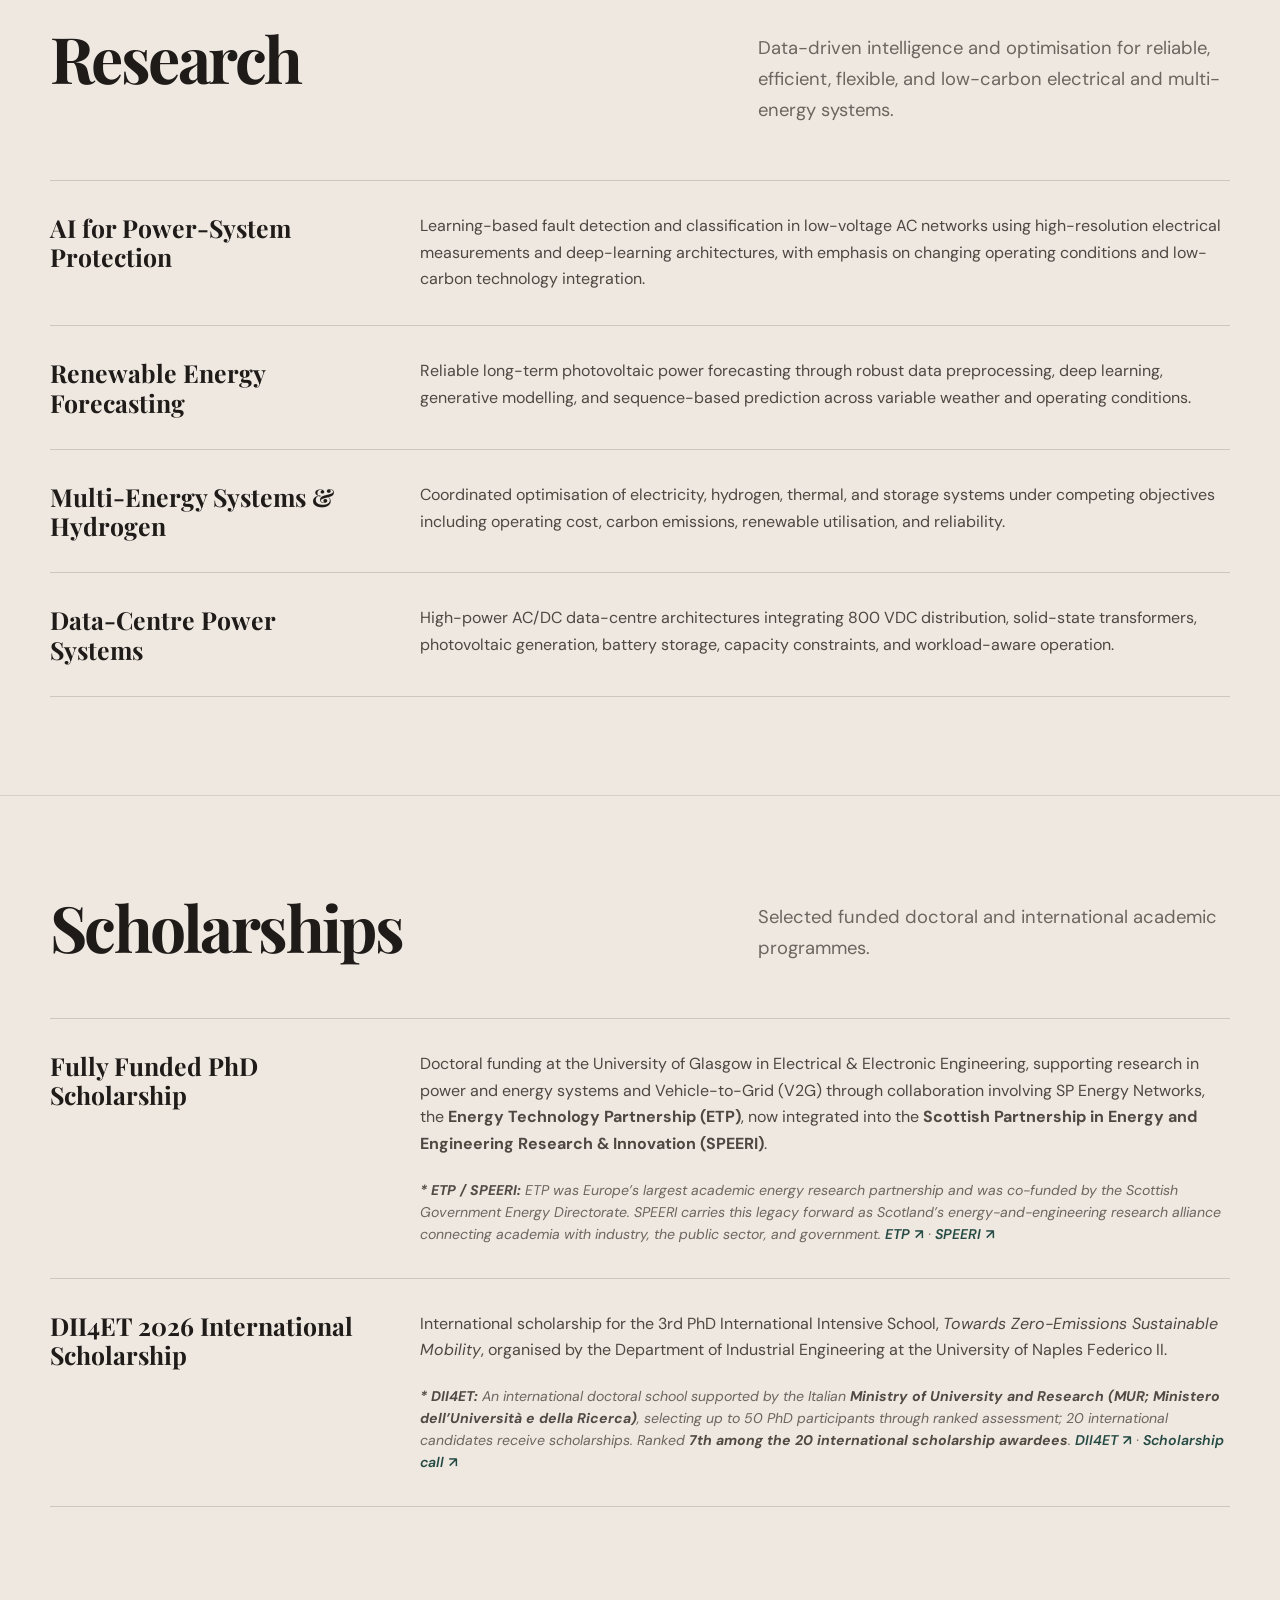
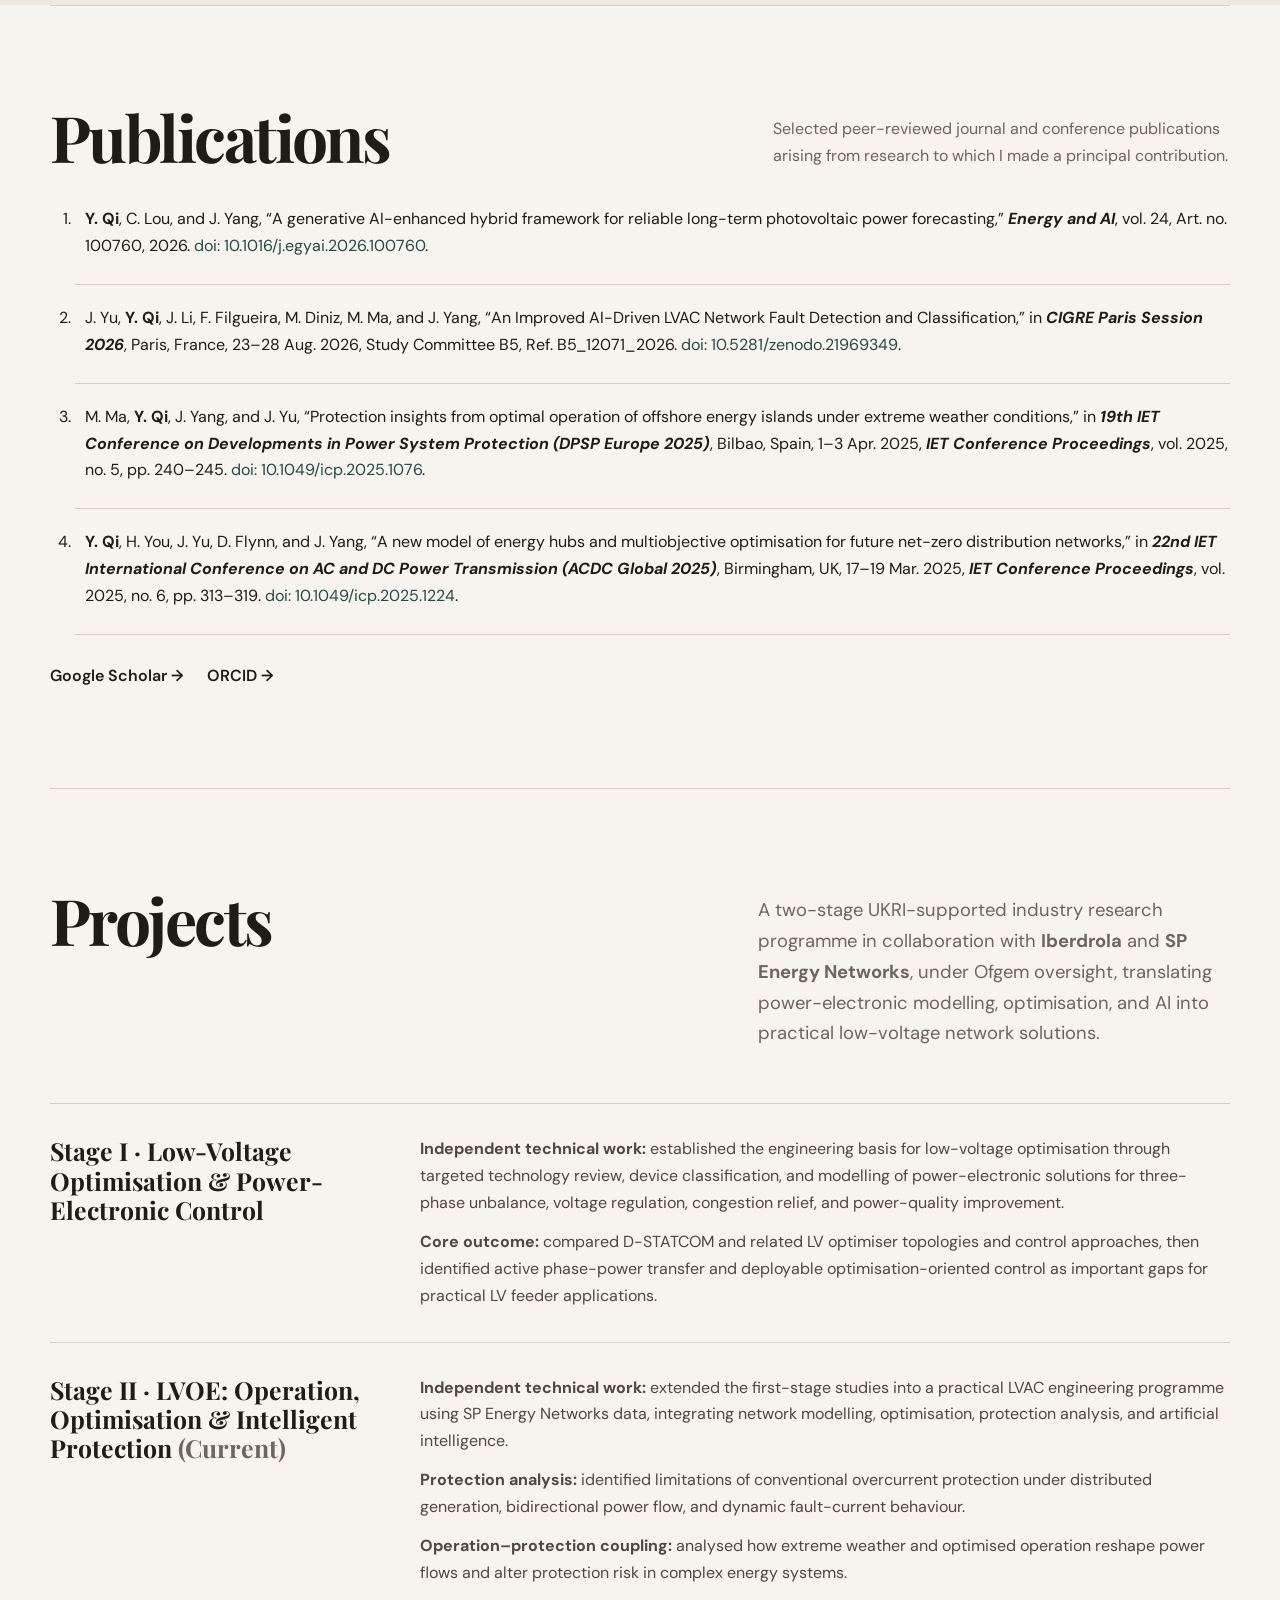
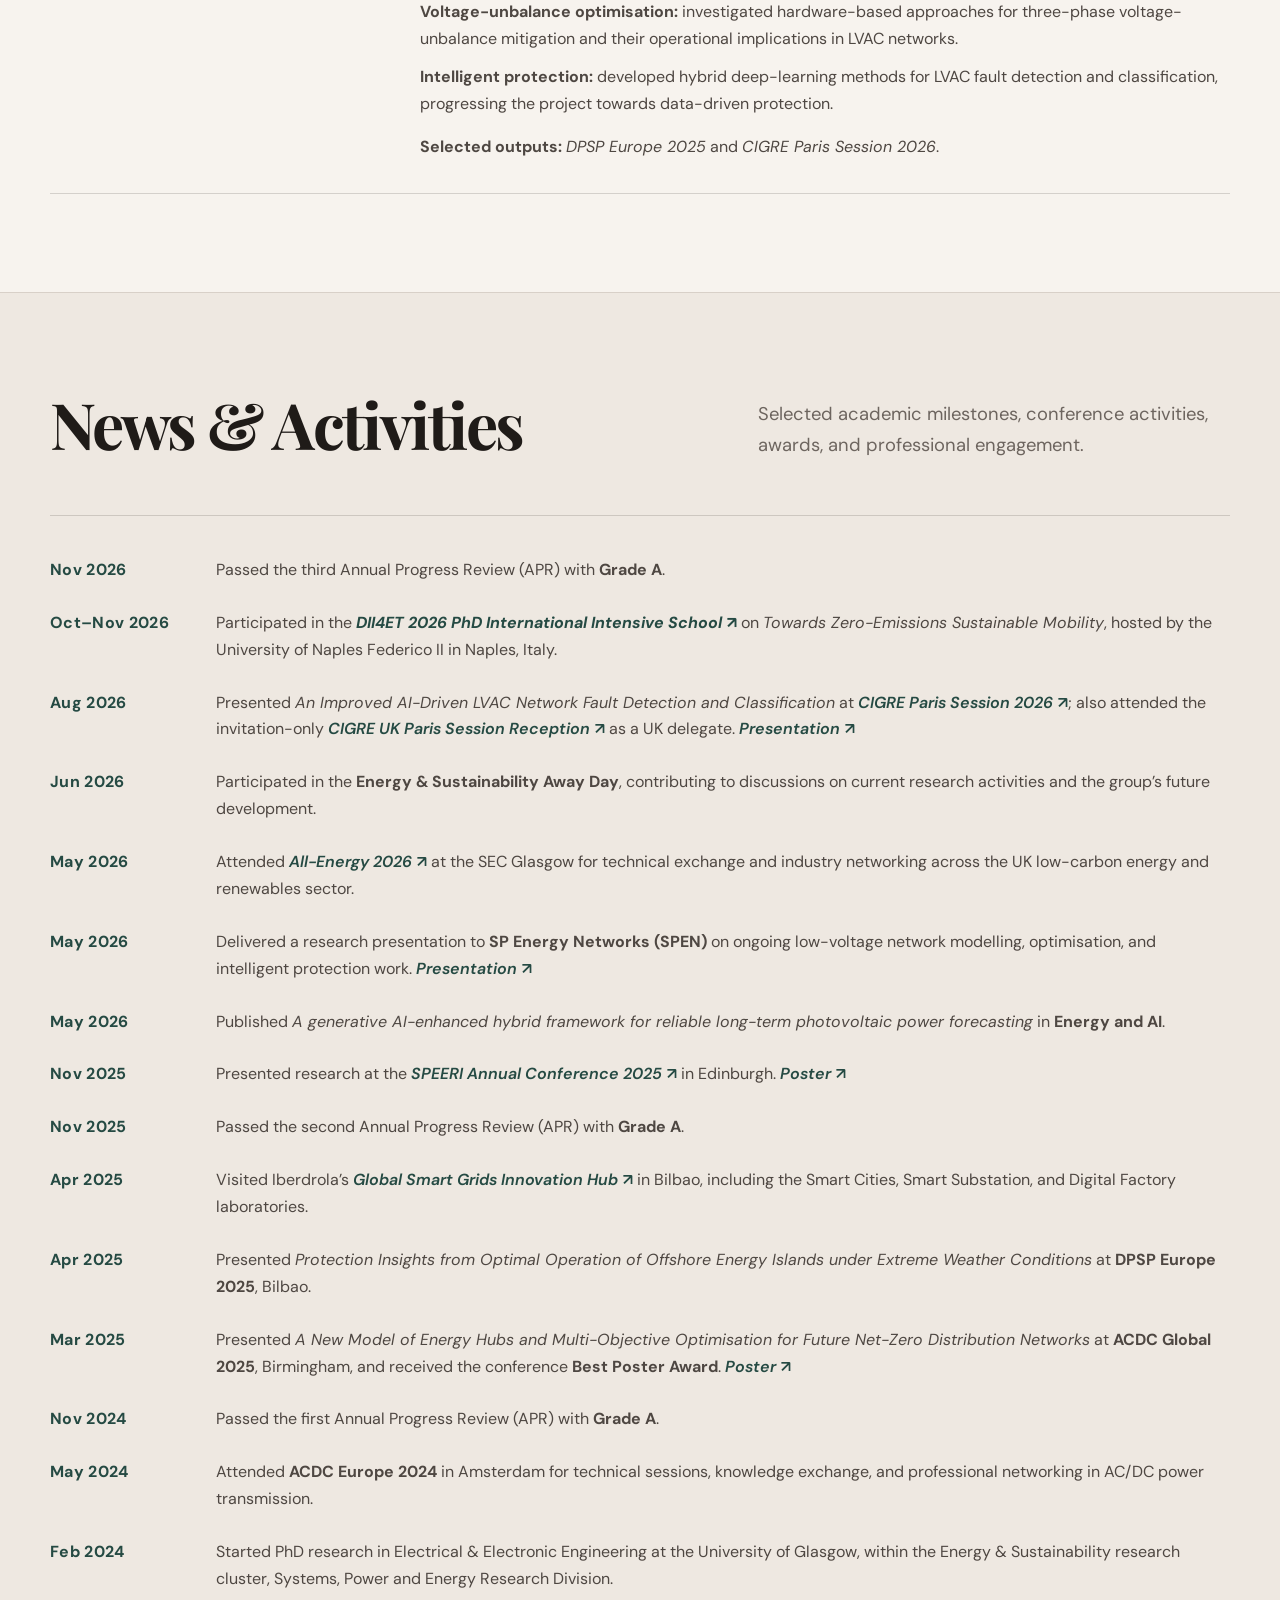
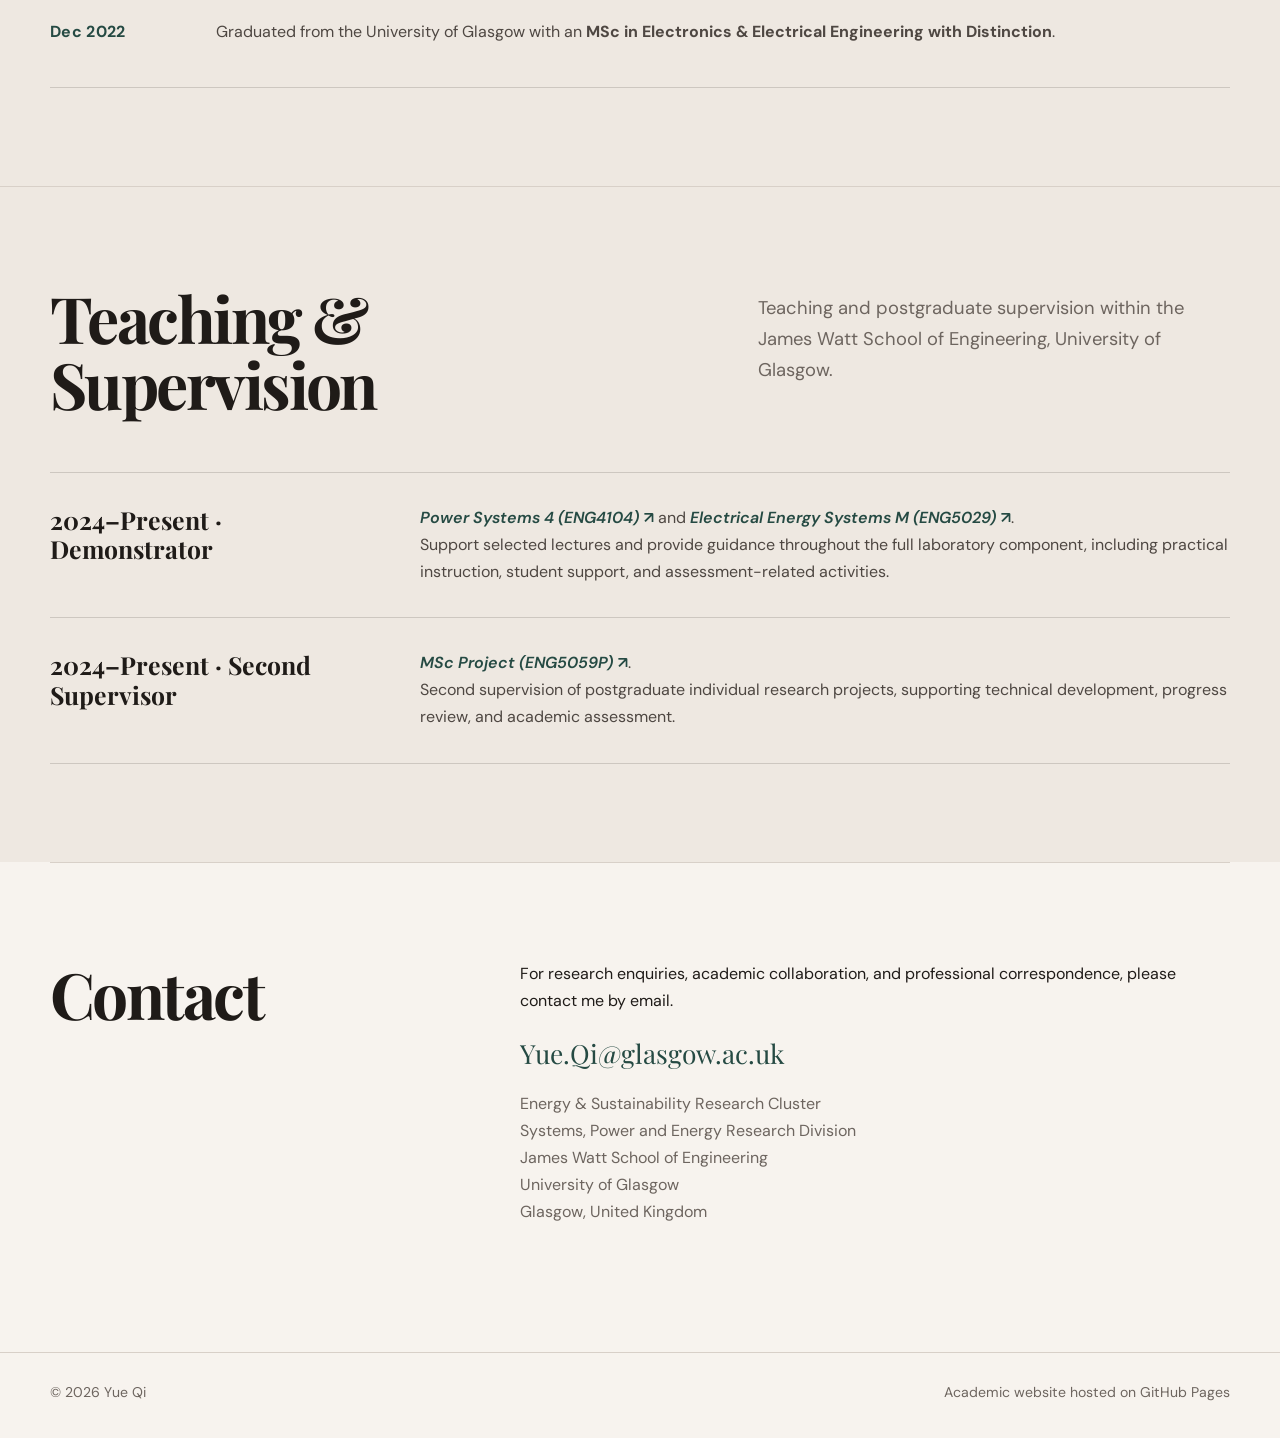
==== commit b9549880: "Add third-year APR Grade A to News & Activities" ====
--- a/index.html
+++ b/index.html
@@ -246,6 +246,7 @@
 
         <div class="news-list">
           <div class="news-group">
+            <div class="news-item"><span class="news-date">Nov 2026</span><p>Passed the third Annual Progress Review (APR) with <strong>Grade A</strong>.</p></div>
             <div class="news-item"><span class="news-date">Oct–Nov 2026</span><p>Participated in the <a href="https://www.dii4et.unina.it/" target="_blank" rel="noopener"><strong>DII4ET 2026 PhD International Intensive School ↗</strong></a> on <em>Towards Zero-Emissions Sustainable Mobility</em>, hosted by the University of Naples Federico II in Naples, Italy.</p></div>
             <div class="news-item"><span class="news-date">Aug 2026</span><p>Presented <em>An Improved AI-Driven LVAC Network Fault Detection and Classification</em> at <a href="https://session.cigre.org/" target="_blank" rel="noopener">CIGRE Paris Session 2026 ↗</a>; also attended the invitation-only <a href="https://cigre.org.uk/uk-news/cigre-paris-session-2026-uk-reception-ticket-allocation/" target="_blank" rel="noopener">CIGRE UK Paris Session Reception ↗</a> as a UK delegate. <a href="assets/YueQi%20CIGRE.pptx" target="_blank" rel="noopener">Presentation ↗</a></p></div>
             <div class="news-item"><span class="news-date">Jun 2026</span><p>Participated in the <strong>Energy &amp; Sustainability Away Day</strong>, contributing to discussions on current research activities and the group’s future development.</p></div>
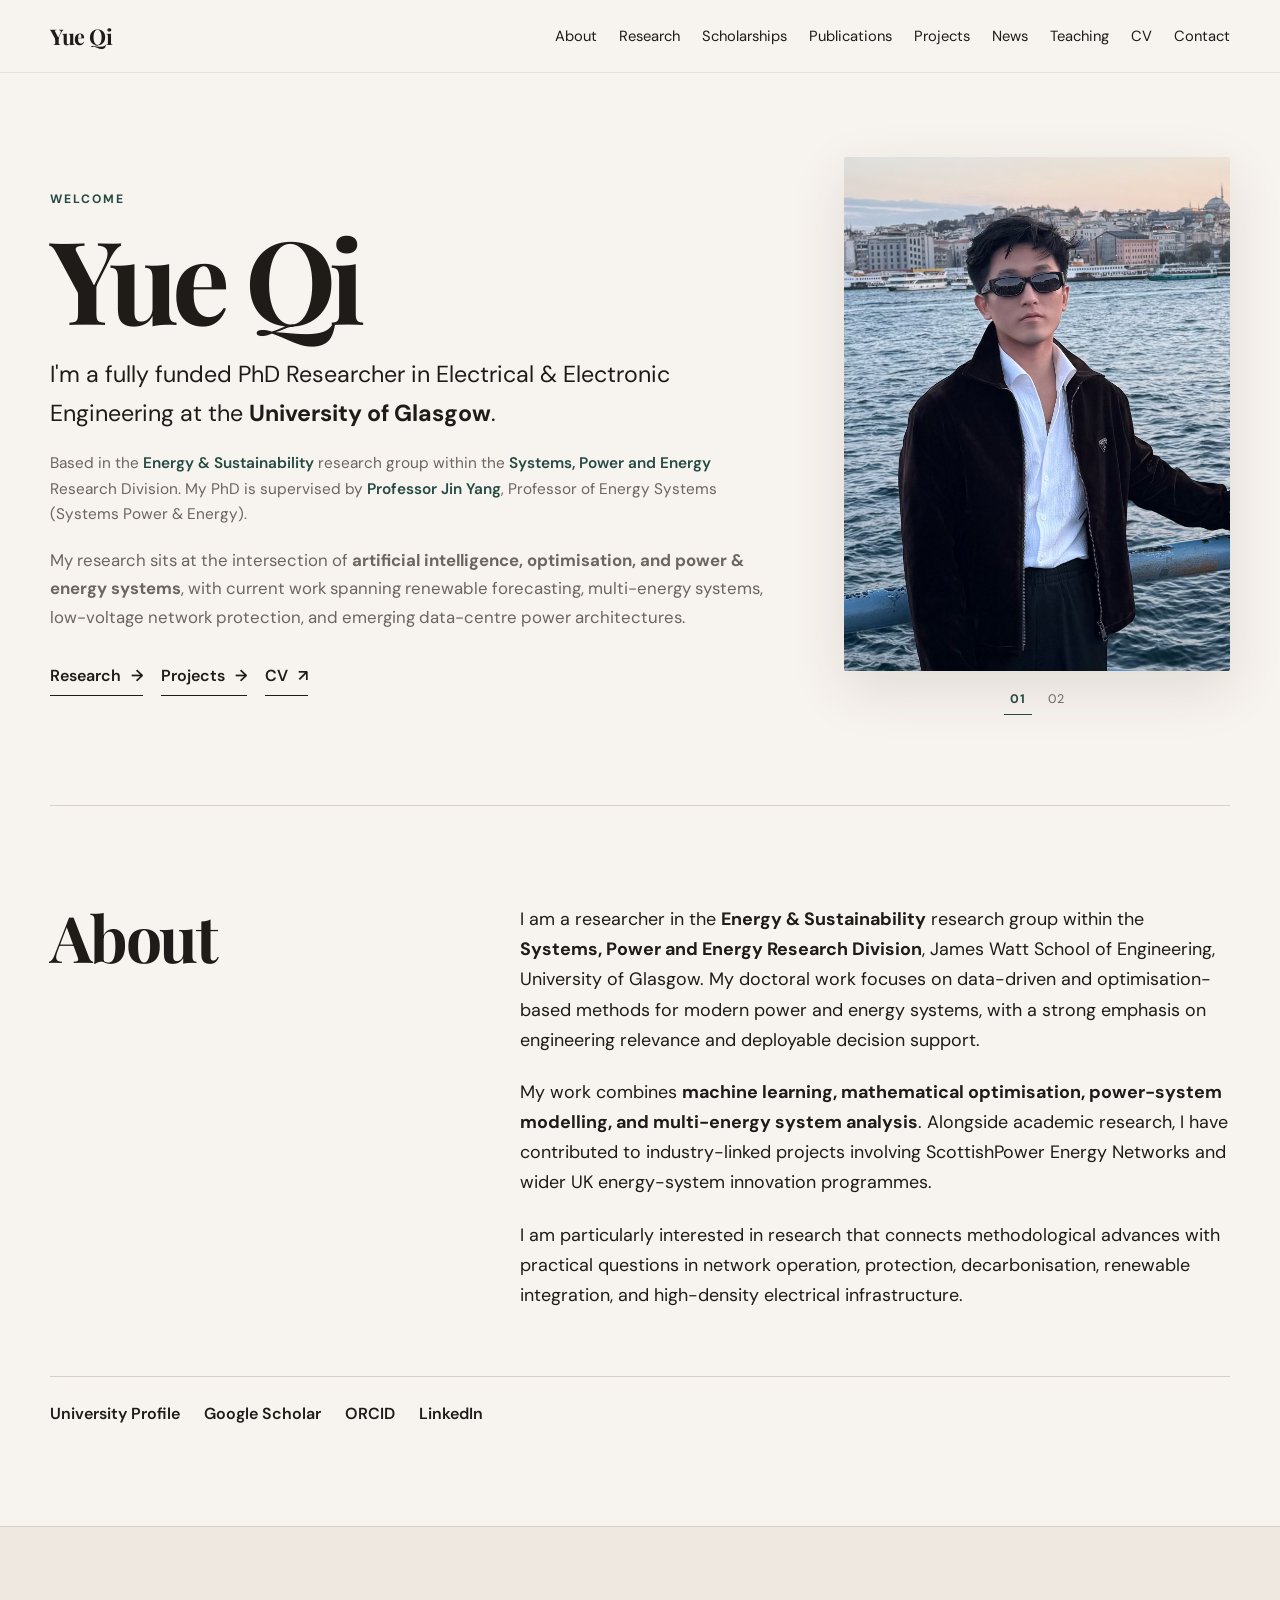
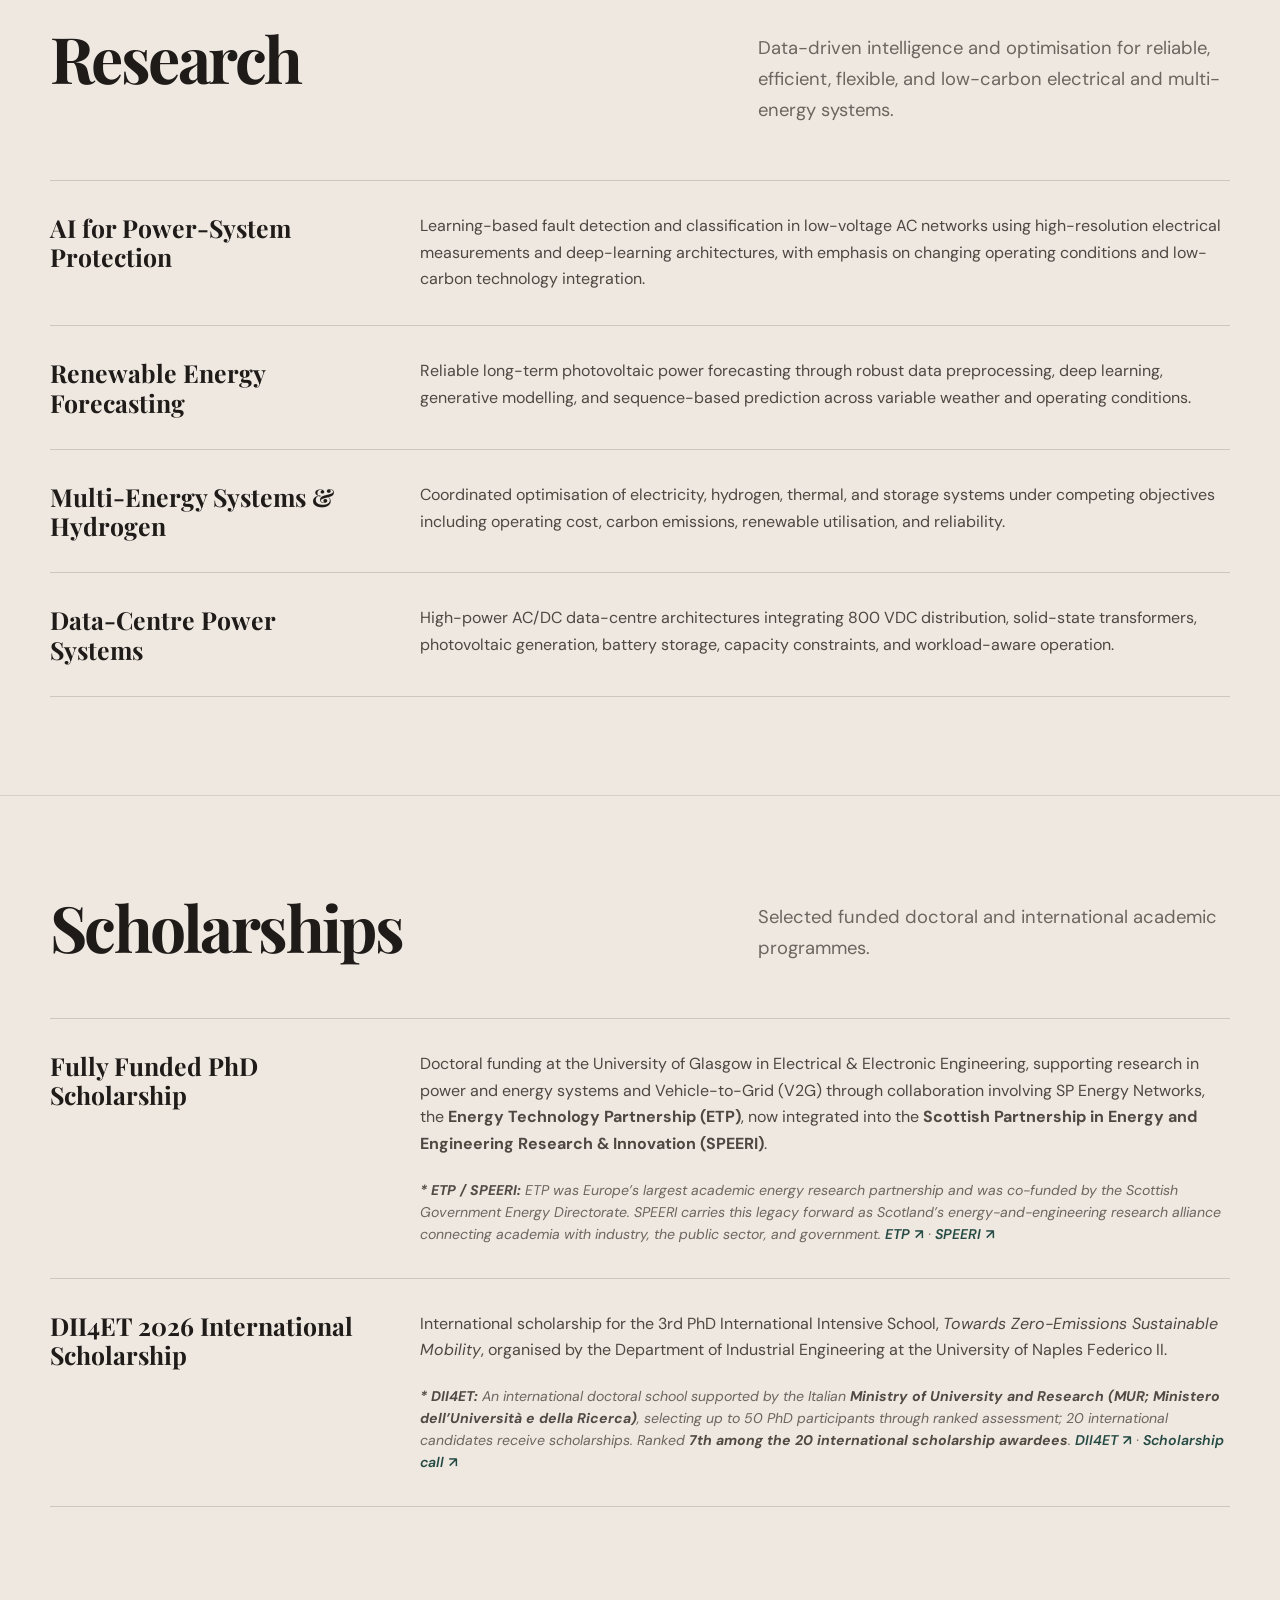
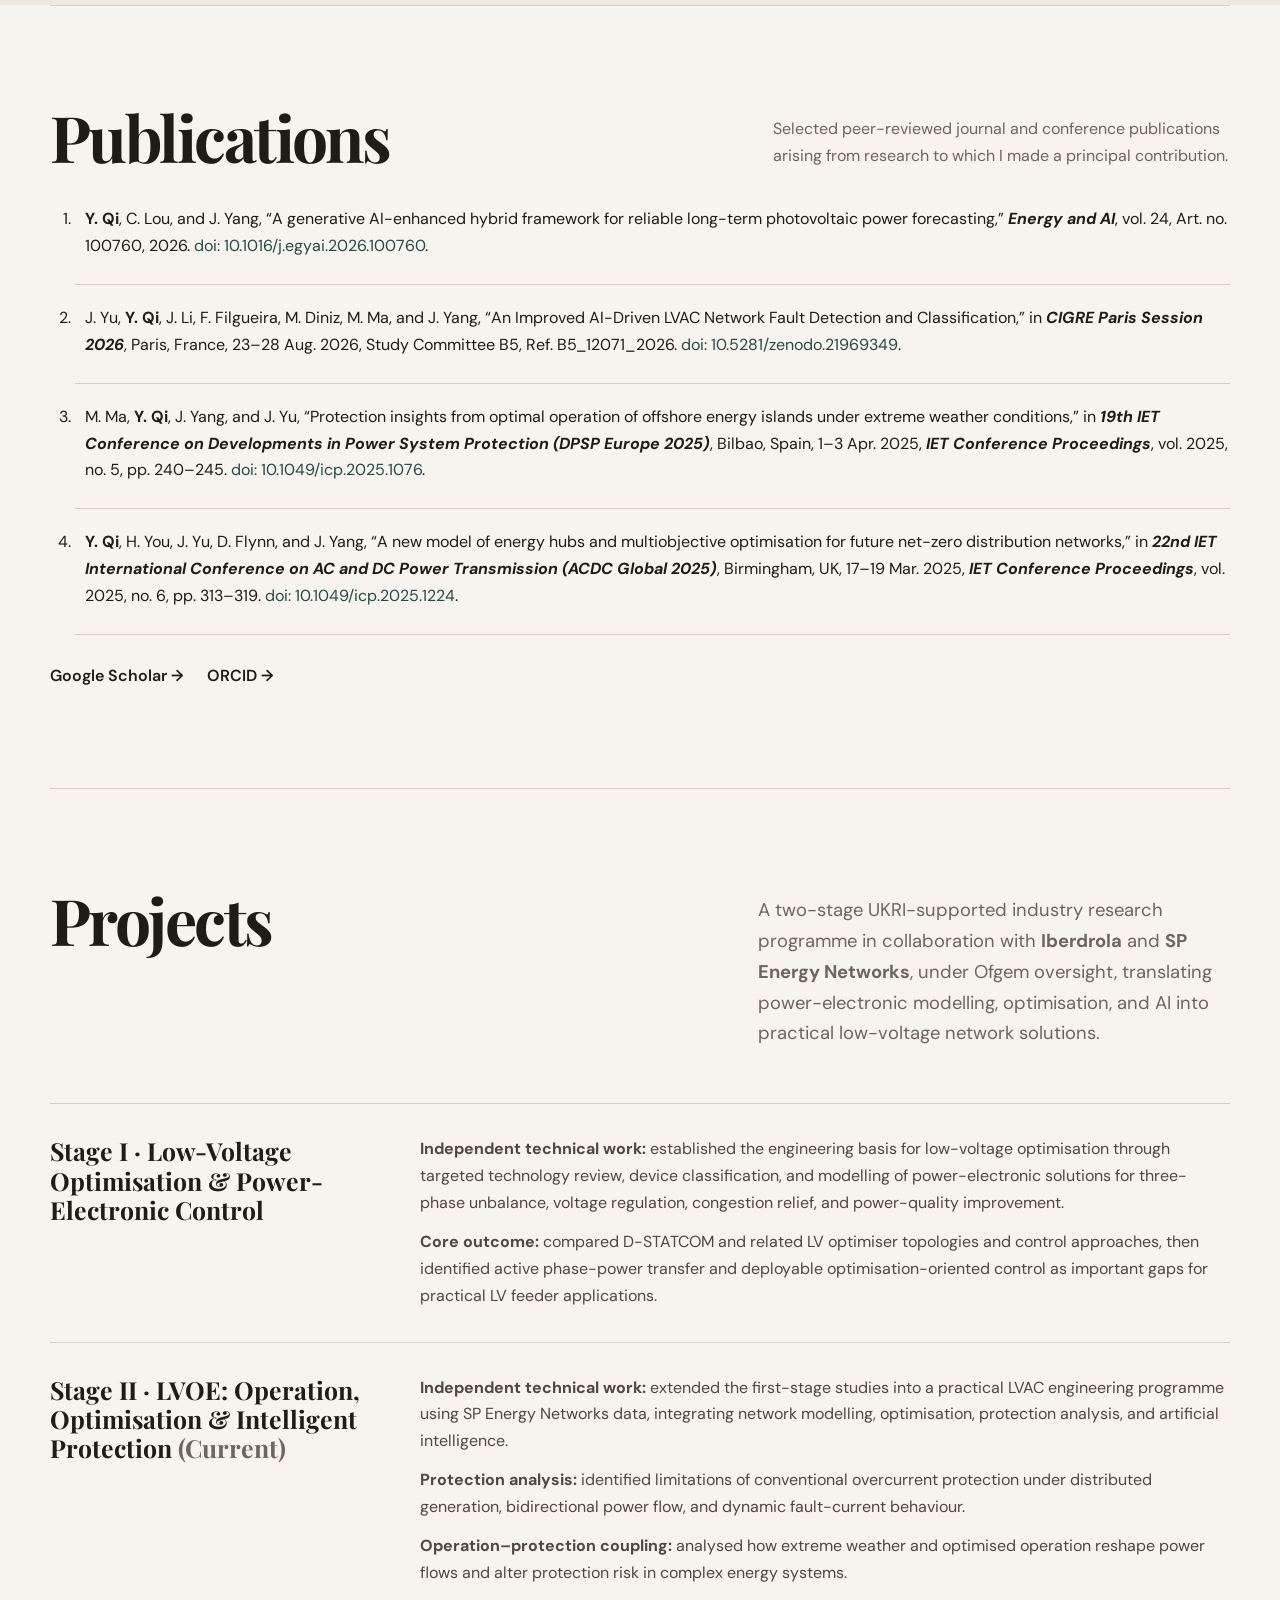
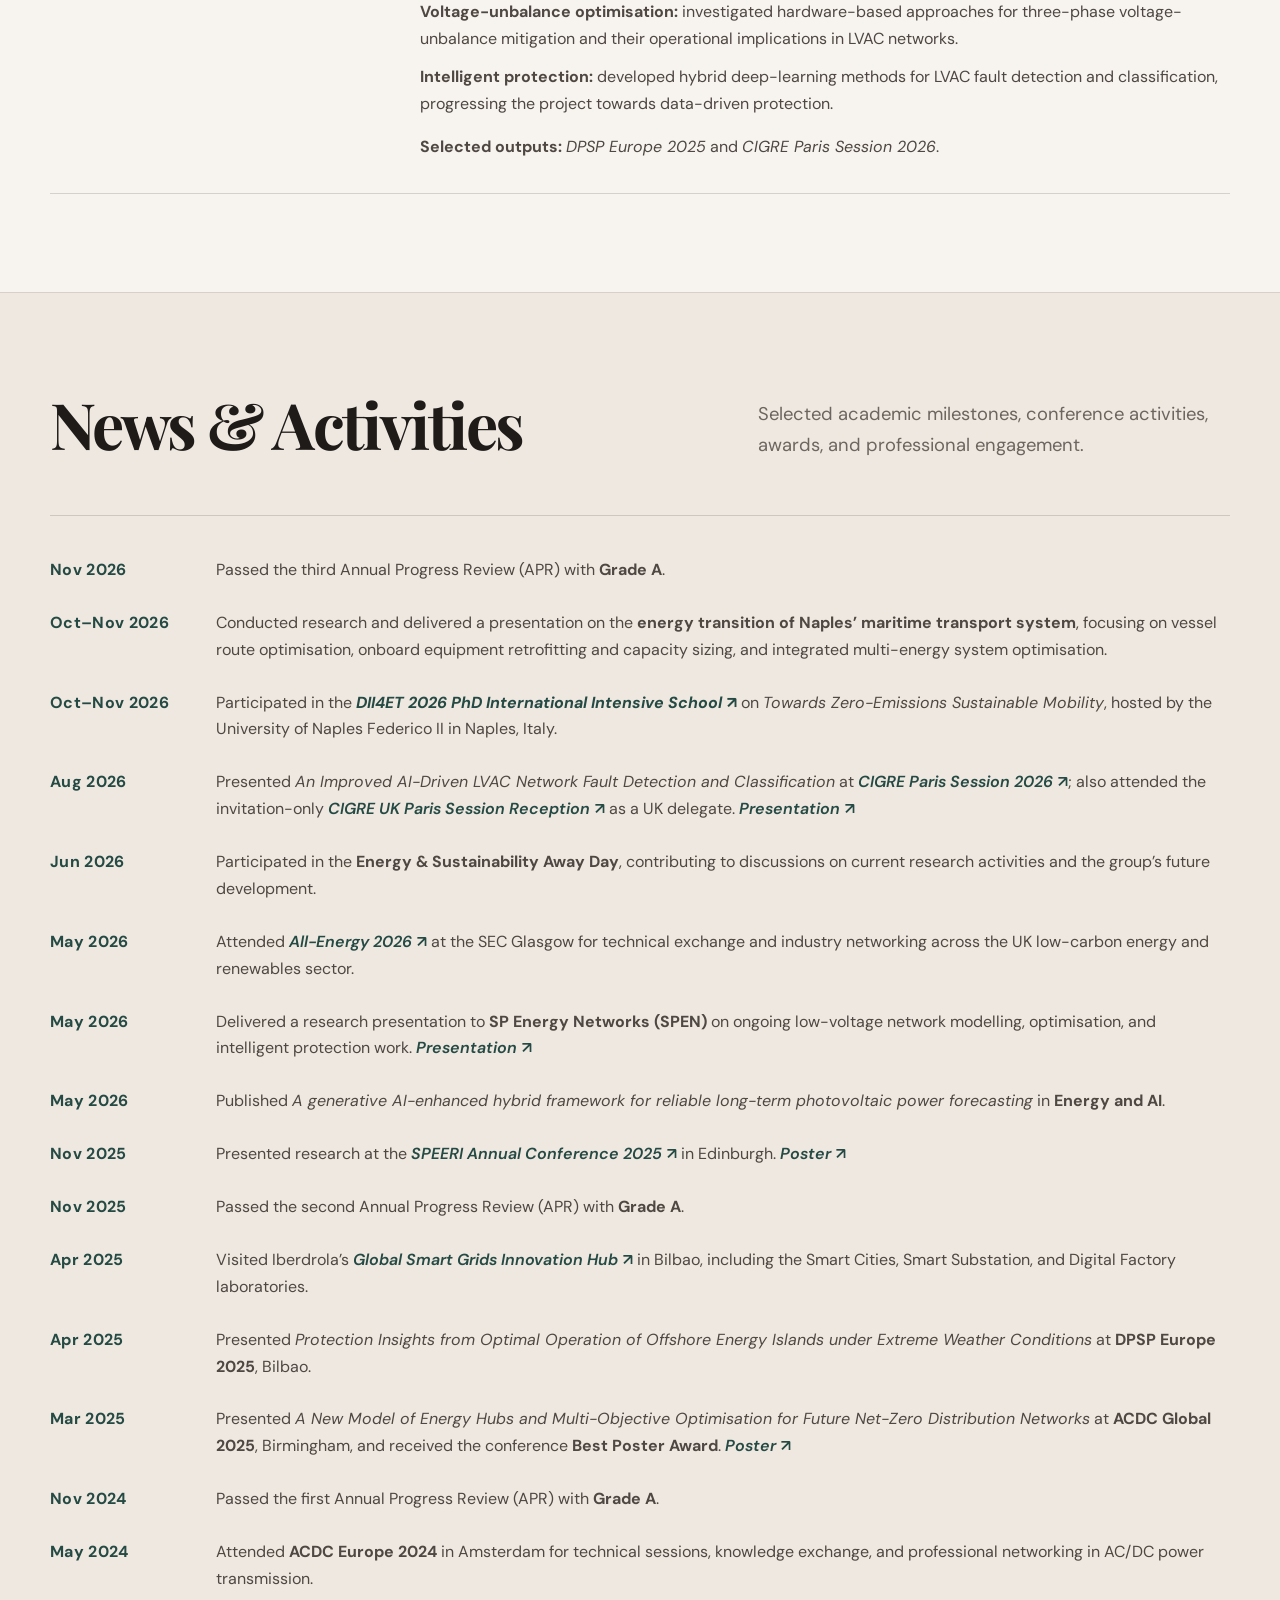
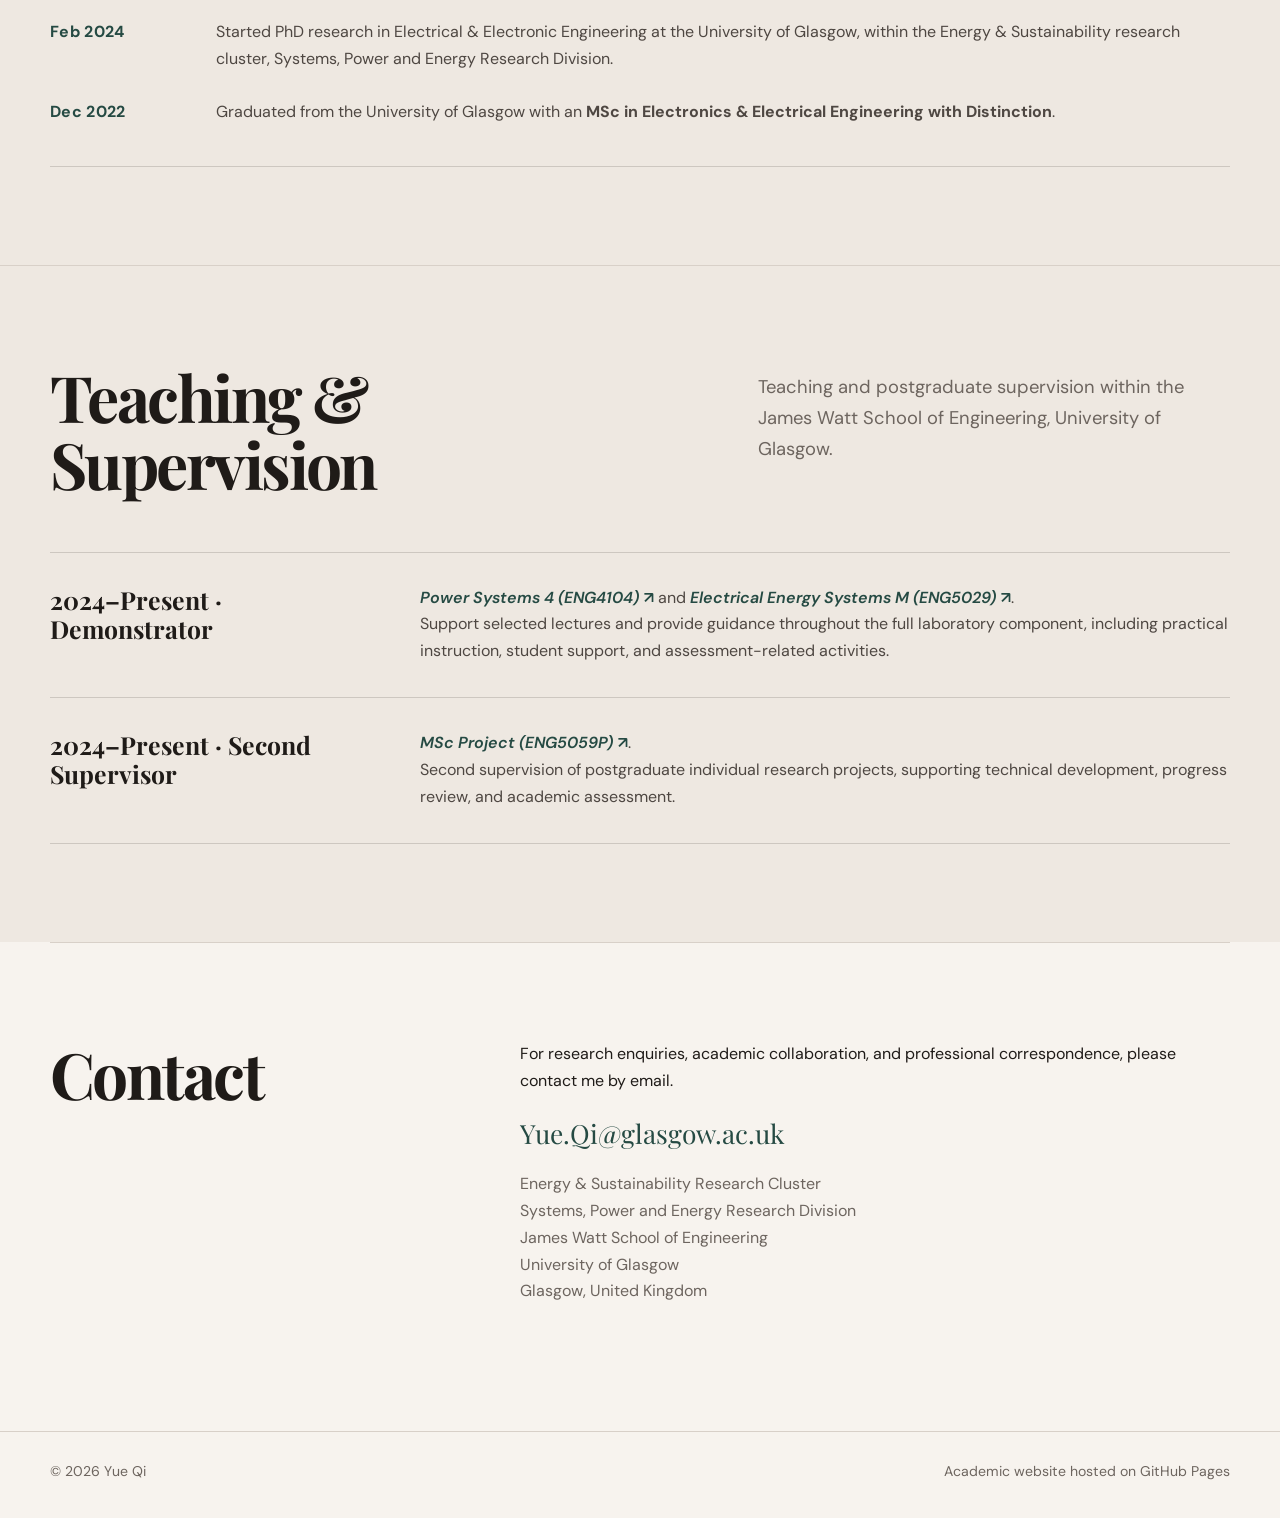
==== commit 35ca0ec8: "Add Naples maritime energy transition research and presentation to News" ====
--- a/index.html
+++ b/index.html
@@ -247,6 +247,7 @@
         <div class="news-list">
           <div class="news-group">
             <div class="news-item"><span class="news-date">Nov 2026</span><p>Passed the third Annual Progress Review (APR) with <strong>Grade A</strong>.</p></div>
+            <div class="news-item"><span class="news-date">Oct–Nov 2026</span><p>Conducted research and delivered a presentation on the <strong>energy transition of Naples’ maritime transport system</strong>, focusing on vessel route optimisation, onboard equipment retrofitting and capacity sizing, and integrated multi-energy system optimisation.</p></div>
             <div class="news-item"><span class="news-date">Oct–Nov 2026</span><p>Participated in the <a href="https://www.dii4et.unina.it/" target="_blank" rel="noopener"><strong>DII4ET 2026 PhD International Intensive School ↗</strong></a> on <em>Towards Zero-Emissions Sustainable Mobility</em>, hosted by the University of Naples Federico II in Naples, Italy.</p></div>
             <div class="news-item"><span class="news-date">Aug 2026</span><p>Presented <em>An Improved AI-Driven LVAC Network Fault Detection and Classification</em> at <a href="https://session.cigre.org/" target="_blank" rel="noopener">CIGRE Paris Session 2026 ↗</a>; also attended the invitation-only <a href="https://cigre.org.uk/uk-news/cigre-paris-session-2026-uk-reception-ticket-allocation/" target="_blank" rel="noopener">CIGRE UK Paris Session Reception ↗</a> as a UK delegate. <a href="assets/YueQi%20CIGRE.pptx" target="_blank" rel="noopener">Presentation ↗</a></p></div>
             <div class="news-item"><span class="news-date">Jun 2026</span><p>Participated in the <strong>Energy &amp; Sustainability Away Day</strong>, contributing to discussions on current research activities and the group’s future development.</p></div>
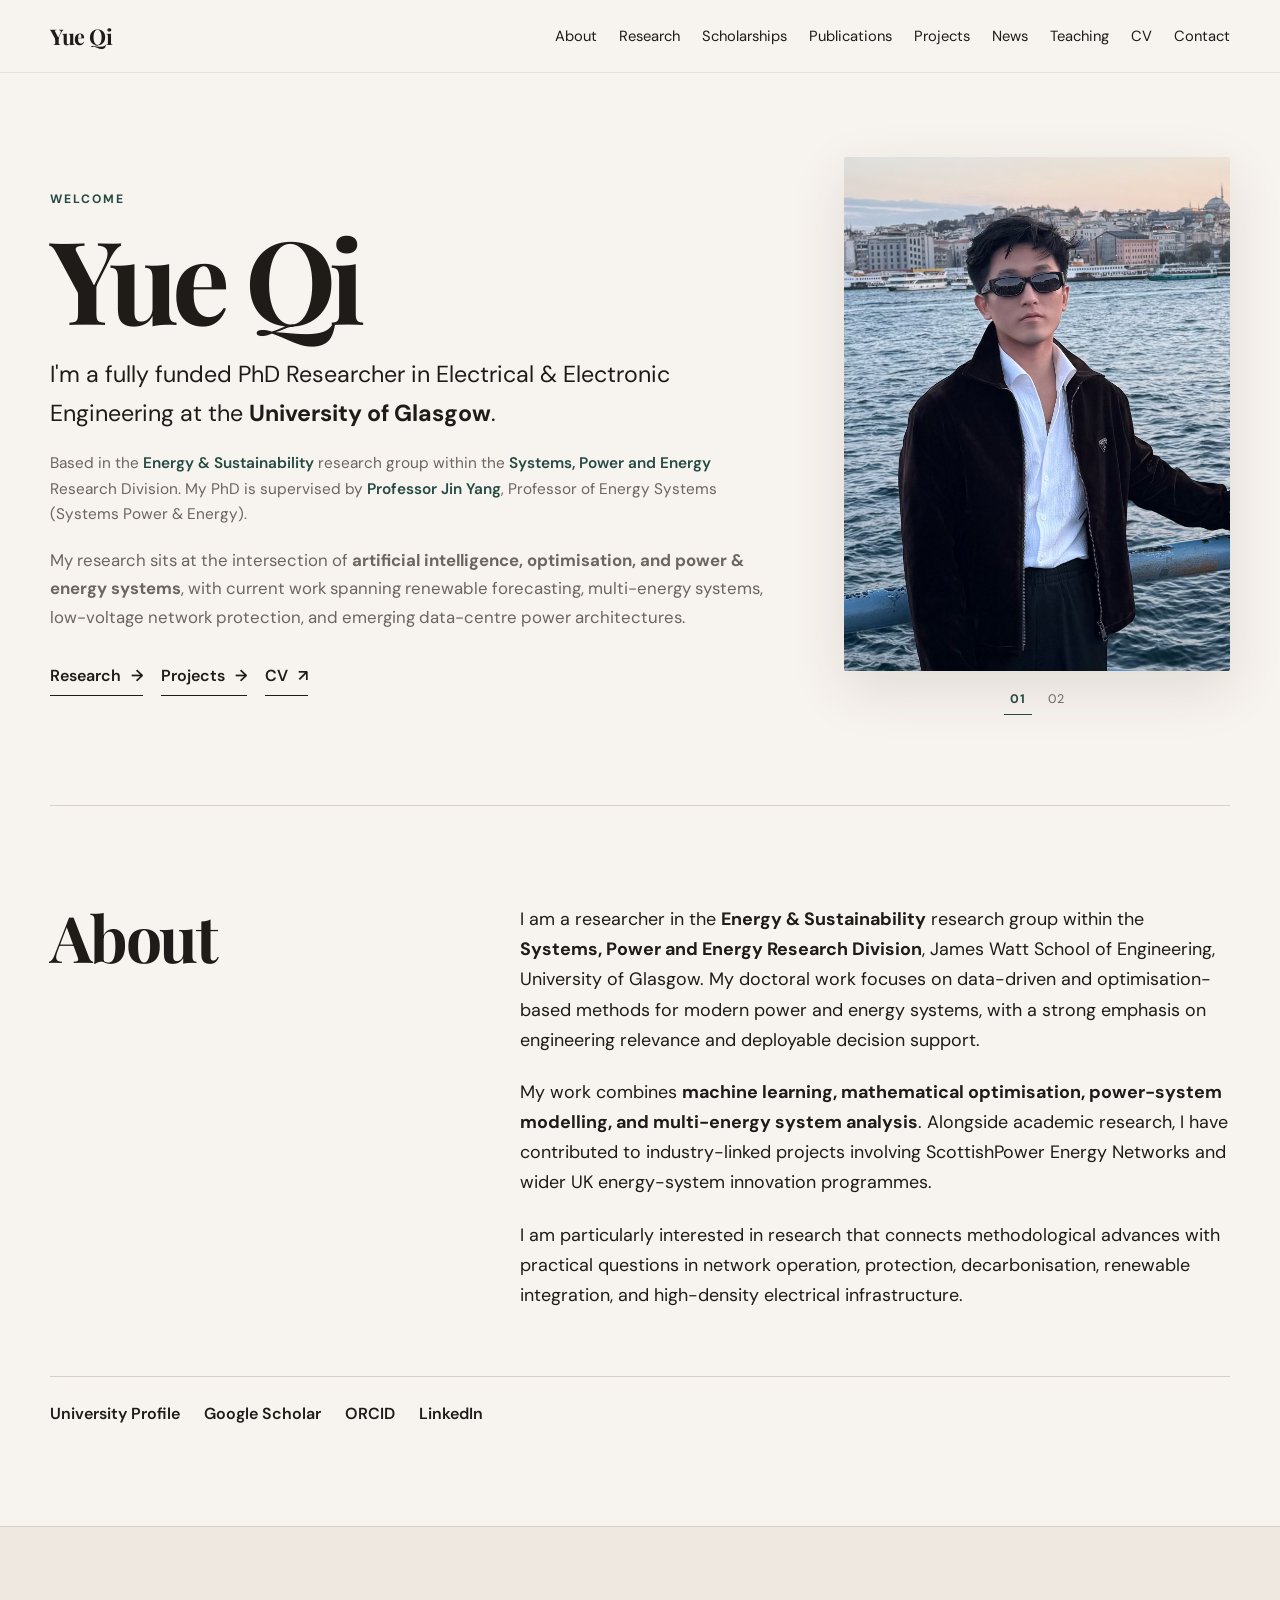
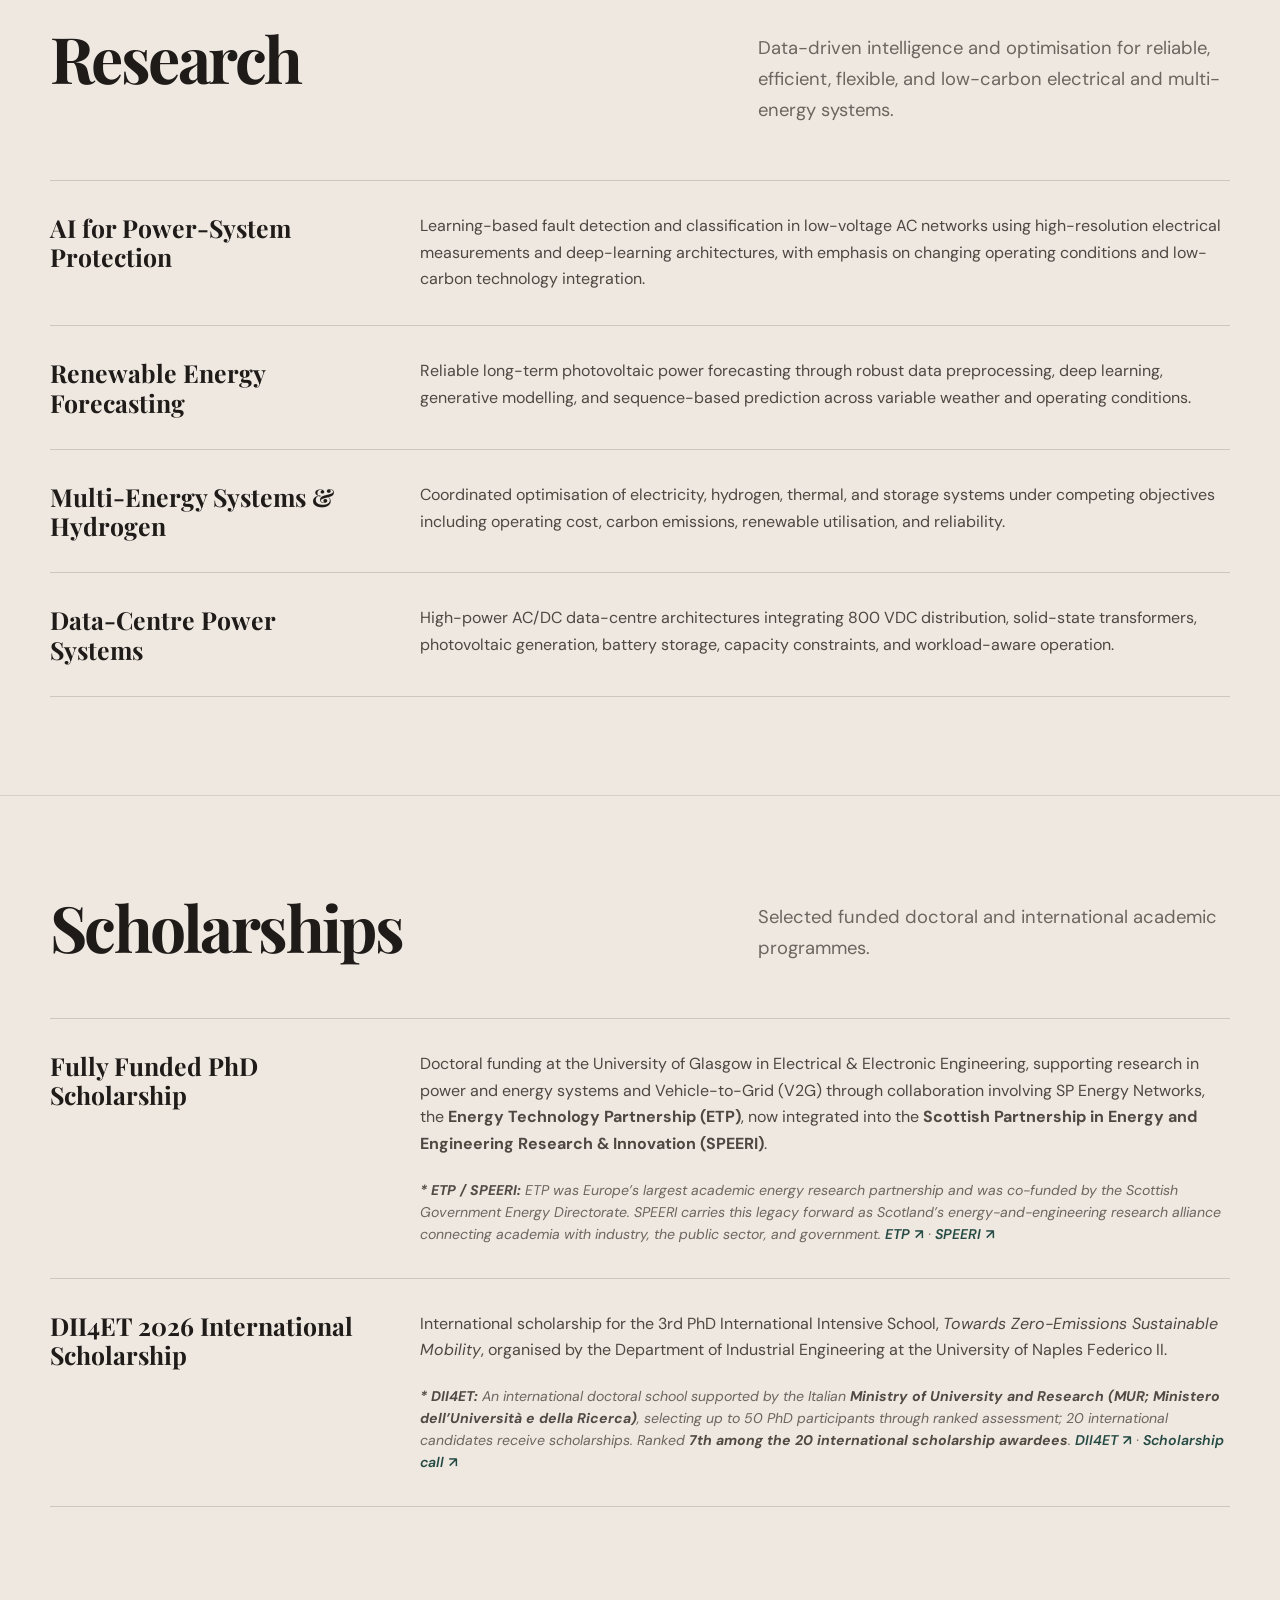
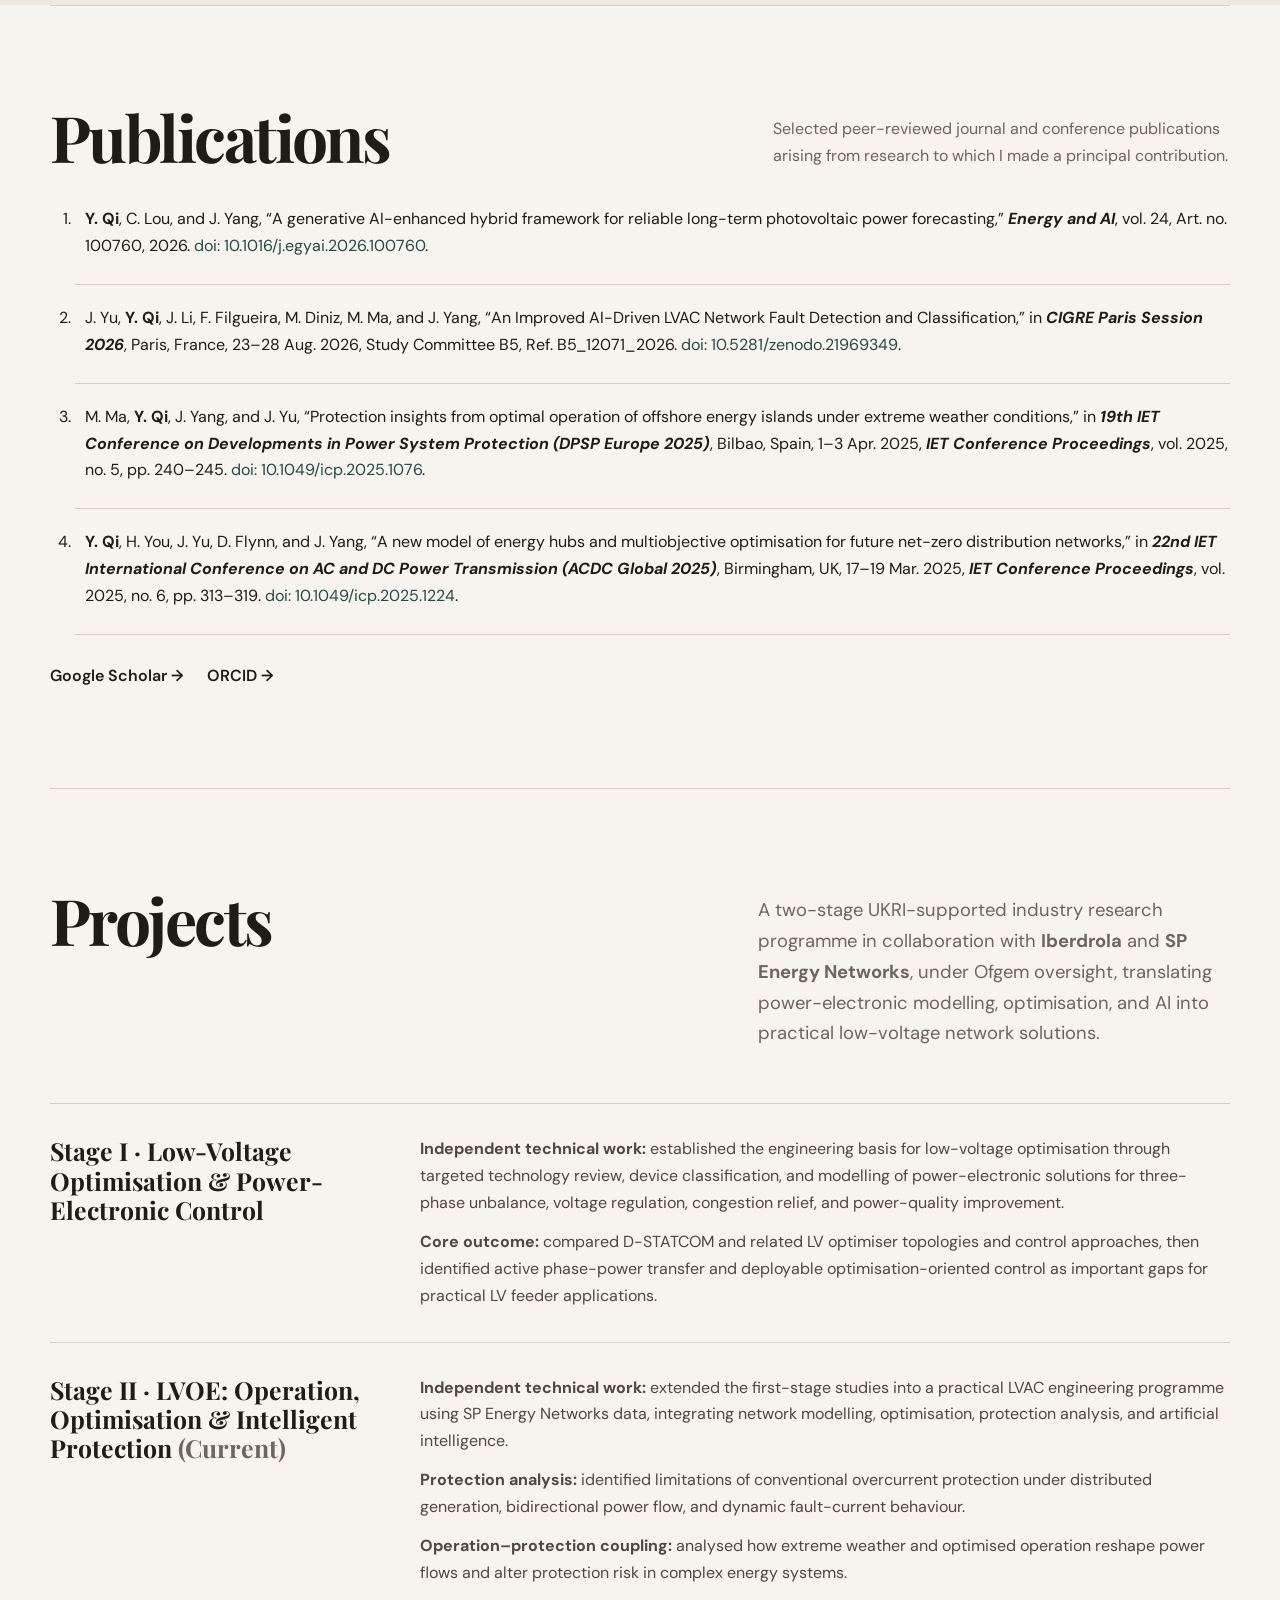
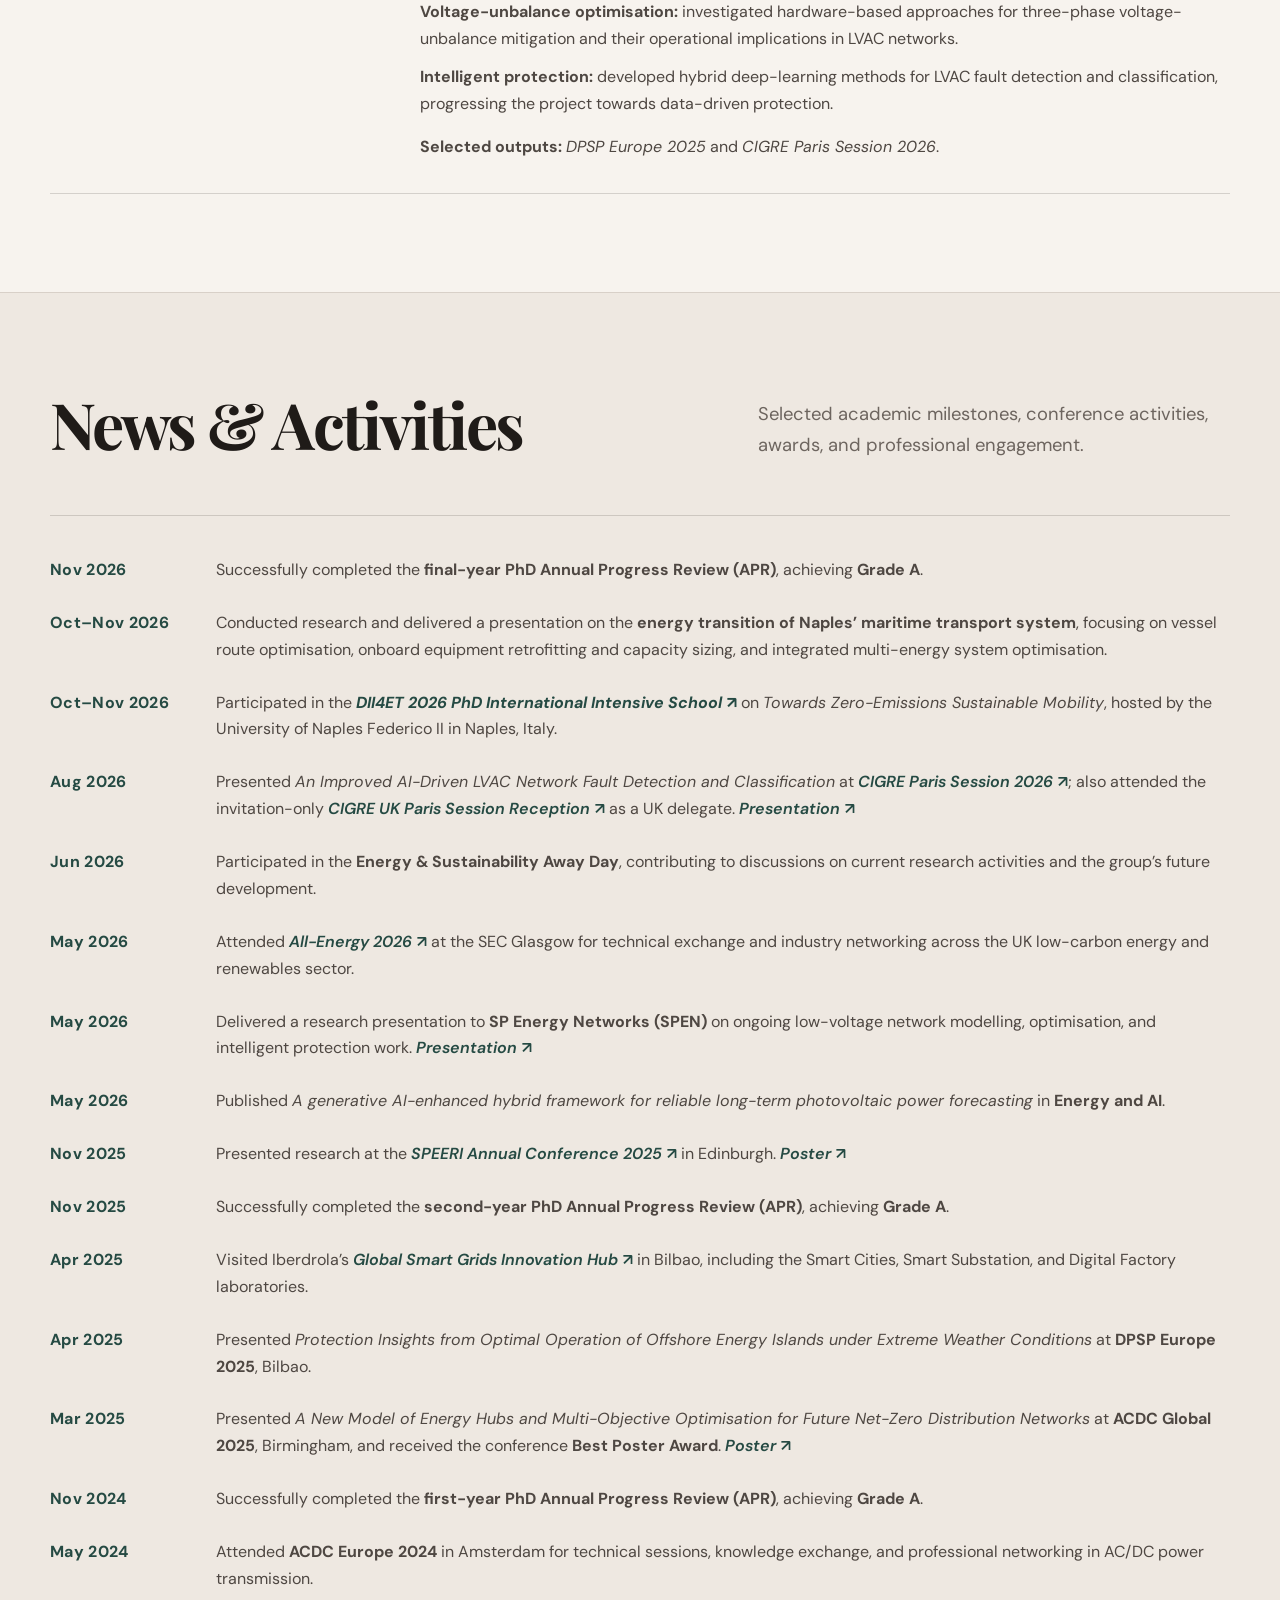
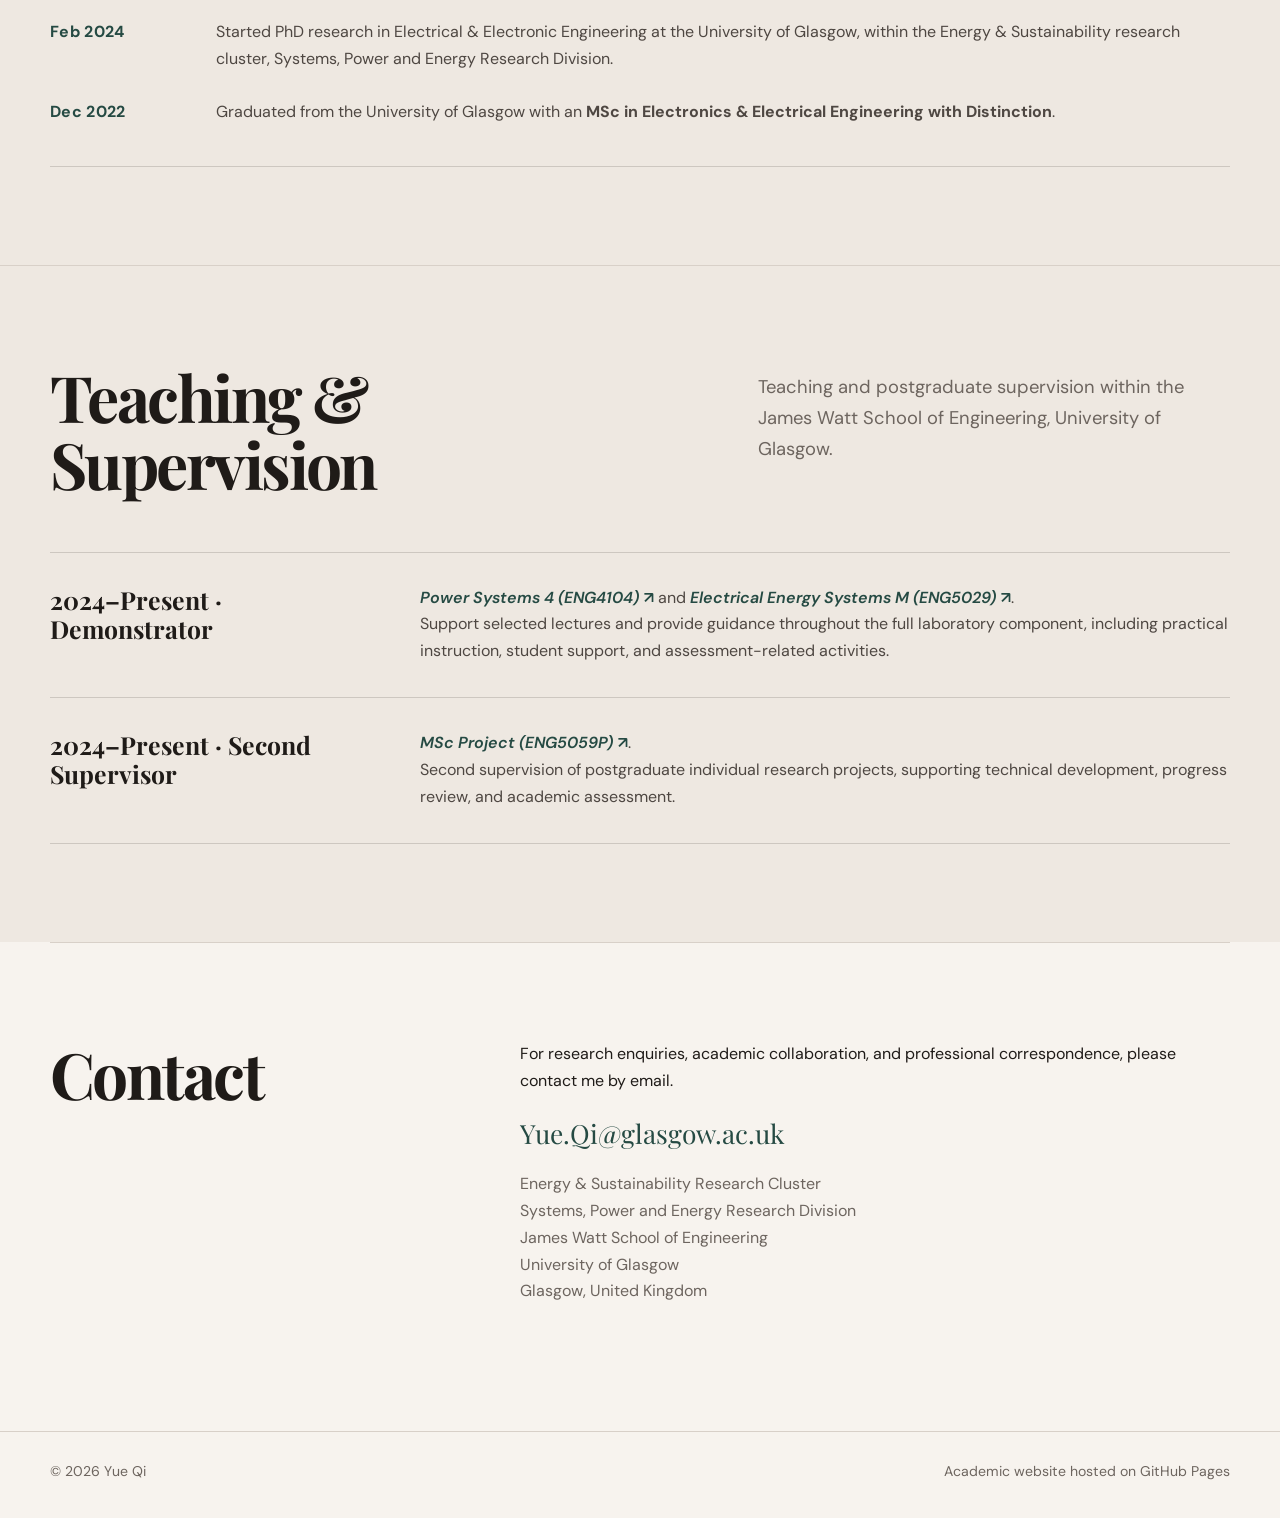
==== commit ed7f244b: "Clarify PhD APR milestones and final-year wording" ====
--- a/index.html
+++ b/index.html
@@ -246,7 +246,7 @@
 
         <div class="news-list">
           <div class="news-group">
-            <div class="news-item"><span class="news-date">Nov 2026</span><p>Passed the third Annual Progress Review (APR) with <strong>Grade A</strong>.</p></div>
+            <div class="news-item"><span class="news-date">Nov 2026</span><p>Successfully completed the <strong>final-year PhD Annual Progress Review (APR)</strong>, achieving <strong>Grade A</strong>.</p></div>
             <div class="news-item"><span class="news-date">Oct–Nov 2026</span><p>Conducted research and delivered a presentation on the <strong>energy transition of Naples’ maritime transport system</strong>, focusing on vessel route optimisation, onboard equipment retrofitting and capacity sizing, and integrated multi-energy system optimisation.</p></div>
             <div class="news-item"><span class="news-date">Oct–Nov 2026</span><p>Participated in the <a href="https://www.dii4et.unina.it/" target="_blank" rel="noopener"><strong>DII4ET 2026 PhD International Intensive School ↗</strong></a> on <em>Towards Zero-Emissions Sustainable Mobility</em>, hosted by the University of Naples Federico II in Naples, Italy.</p></div>
             <div class="news-item"><span class="news-date">Aug 2026</span><p>Presented <em>An Improved AI-Driven LVAC Network Fault Detection and Classification</em> at <a href="https://session.cigre.org/" target="_blank" rel="noopener">CIGRE Paris Session 2026 ↗</a>; also attended the invitation-only <a href="https://cigre.org.uk/uk-news/cigre-paris-session-2026-uk-reception-ticket-allocation/" target="_blank" rel="noopener">CIGRE UK Paris Session Reception ↗</a> as a UK delegate. <a href="assets/YueQi%20CIGRE.pptx" target="_blank" rel="noopener">Presentation ↗</a></p></div>
@@ -255,11 +255,11 @@
             <div class="news-item"><span class="news-date">May 2026</span><p>Delivered a research presentation to <strong>SP Energy Networks (SPEN)</strong> on ongoing low-voltage network modelling, optimisation, and intelligent protection work. <a href="assets/SPEN.pptx" target="_blank" rel="noopener">Presentation ↗</a></p></div>
             <div class="news-item"><span class="news-date">May 2026</span><p>Published <em>A generative AI-enhanced hybrid framework for reliable long-term photovoltaic power forecasting</em> in <strong>Energy and AI</strong>.</p></div>
             <div class="news-item"><span class="news-date">Nov 2025</span><p>Presented research at the <a href="https://www.speeri.ac.uk/events/annualconference2025" target="_blank" rel="noopener">SPEERI Annual Conference 2025 ↗</a> in Edinburgh. <a href="assets/YUEQI%20ETP%202025%20University%20of%20Glasgow.pdf" target="_blank" rel="noopener">Poster ↗</a></p></div>
-            <div class="news-item"><span class="news-date">Nov 2025</span><p>Passed the second Annual Progress Review (APR) with <strong>Grade A</strong>.</p></div>
+            <div class="news-item"><span class="news-date">Nov 2025</span><p>Successfully completed the <strong>second-year PhD Annual Progress Review (APR)</strong>, achieving <strong>Grade A</strong>.</p></div>
             <div class="news-item"><span class="news-date">Apr 2025</span><p>Visited Iberdrola’s <a href="https://dpsp.theiet.org/2027-europe/2025-programme" target="_blank" rel="noopener">Global Smart Grids Innovation Hub ↗</a> in Bilbao, including the Smart Cities, Smart Substation, and Digital Factory laboratories.</p></div>
             <div class="news-item"><span class="news-date">Apr 2025</span><p>Presented <em>Protection Insights from Optimal Operation of Offshore Energy Islands under Extreme Weather Conditions</em> at <strong>DPSP Europe 2025</strong>, Bilbao.</p></div>
             <div class="news-item"><span class="news-date">Mar 2025</span><p>Presented <em>A New Model of Energy Hubs and Multi-Objective Optimisation for Future Net-Zero Distribution Networks</em> at <strong>ACDC Global 2025</strong>, Birmingham, and received the conference <strong>Best Poster Award</strong>. <a href="assets/YUE-ACDC2025-BESTPOSTER.pdf" target="_blank" rel="noopener">Poster ↗</a></p></div>
-            <div class="news-item"><span class="news-date">Nov 2024</span><p>Passed the first Annual Progress Review (APR) with <strong>Grade A</strong>.</p></div>
+            <div class="news-item"><span class="news-date">Nov 2024</span><p>Successfully completed the <strong>first-year PhD Annual Progress Review (APR)</strong>, achieving <strong>Grade A</strong>.</p></div>
             <div class="news-item"><span class="news-date">May 2024</span><p>Attended <strong>ACDC Europe 2024</strong> in Amsterdam for technical sessions, knowledge exchange, and professional networking in AC/DC power transmission.</p></div>
             <div class="news-item"><span class="news-date">Feb 2024</span><p>Started PhD research in Electrical &amp; Electronic Engineering at the University of Glasgow, within the Energy &amp; Sustainability research cluster, Systems, Power and Energy Research Division.</p></div>
             <div class="news-item"><span class="news-date">Dec 2022</span><p>Graduated from the University of Glasgow with an <strong>MSc in Electronics &amp; Electrical Engineering with Distinction</strong>.</p></div>
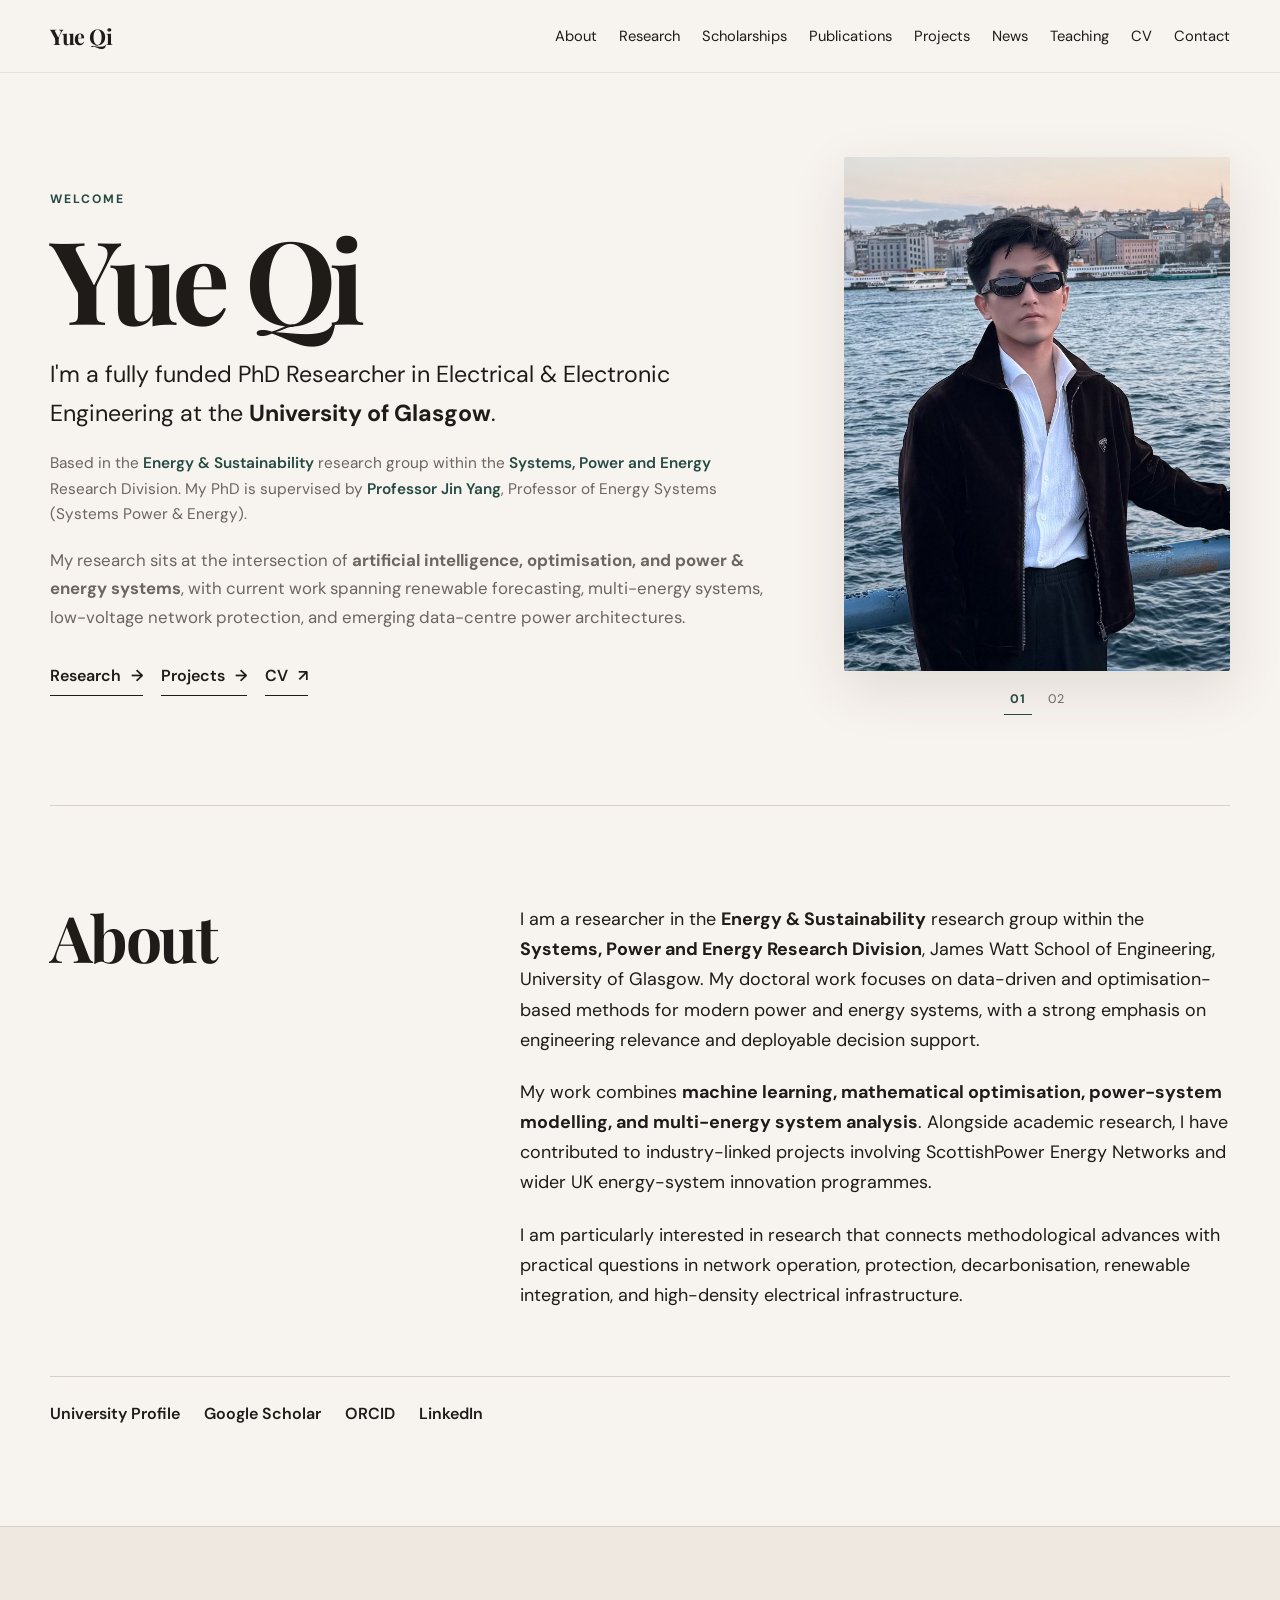
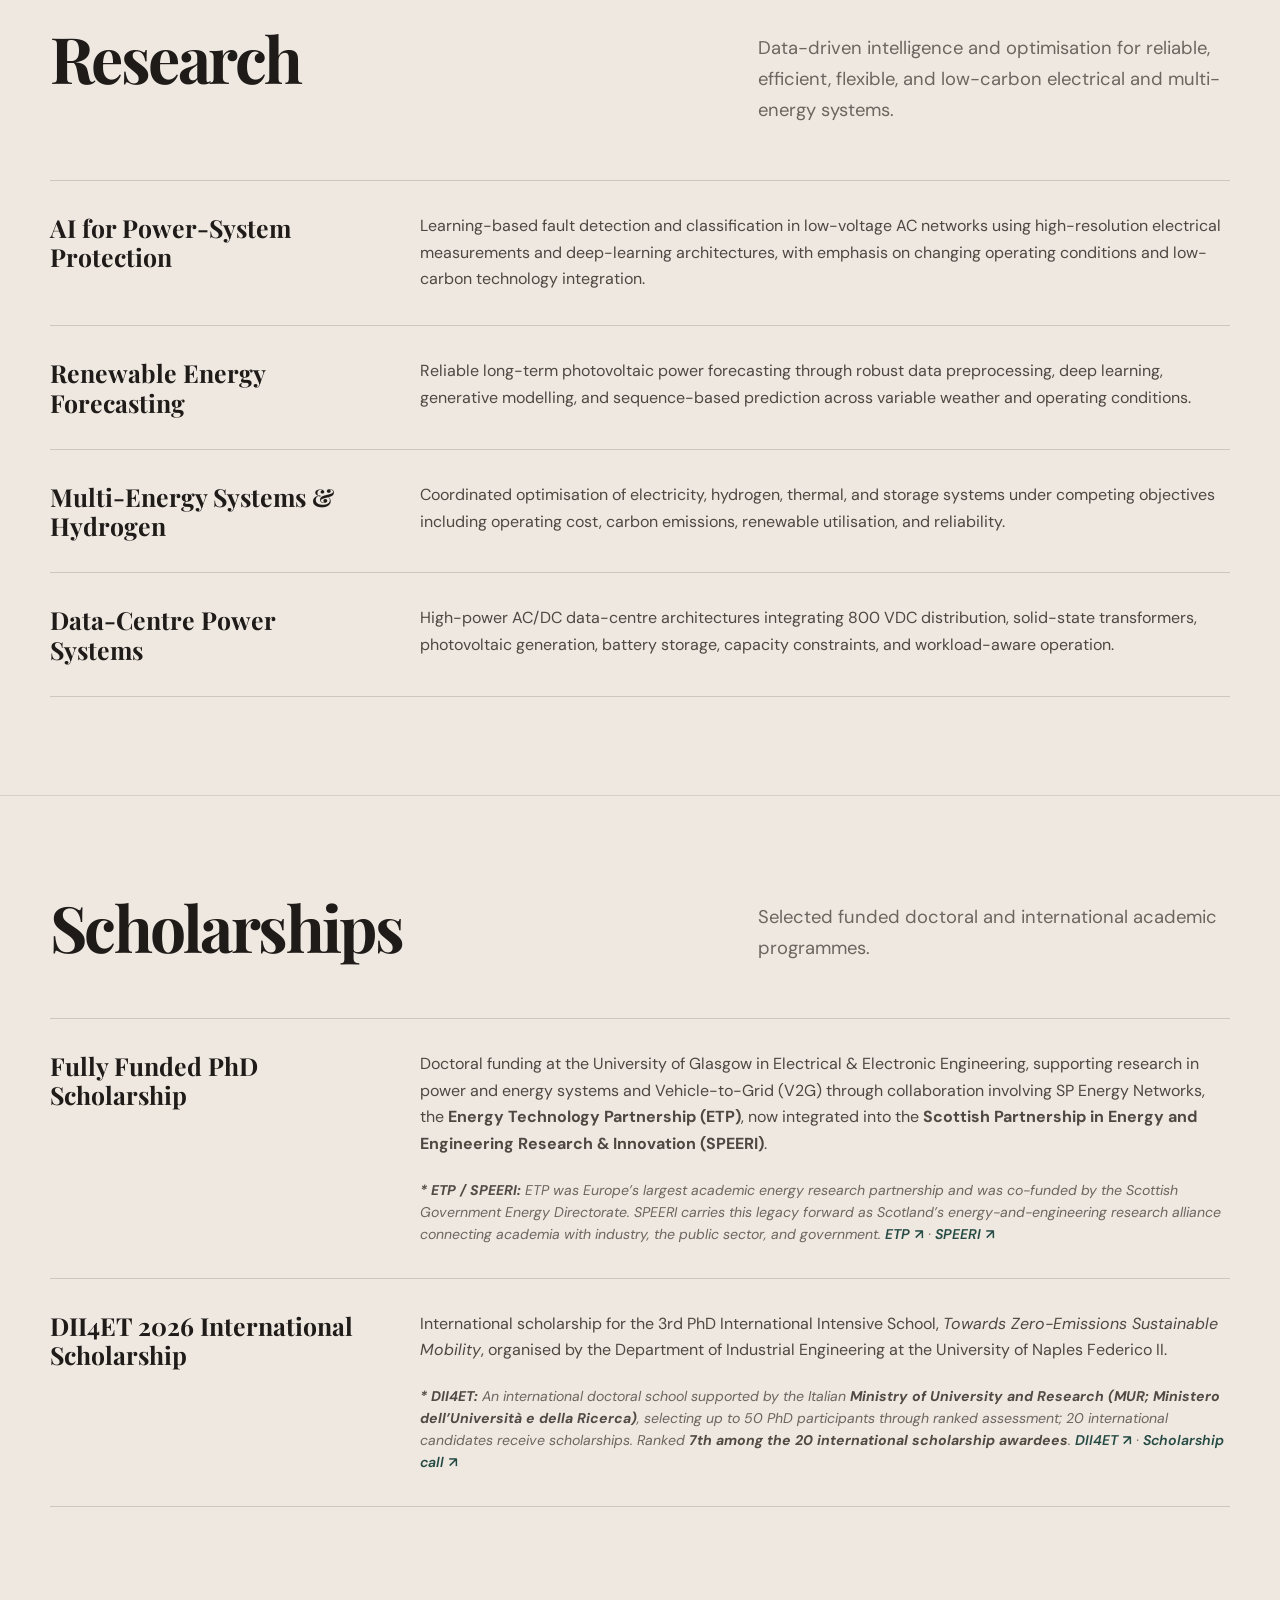
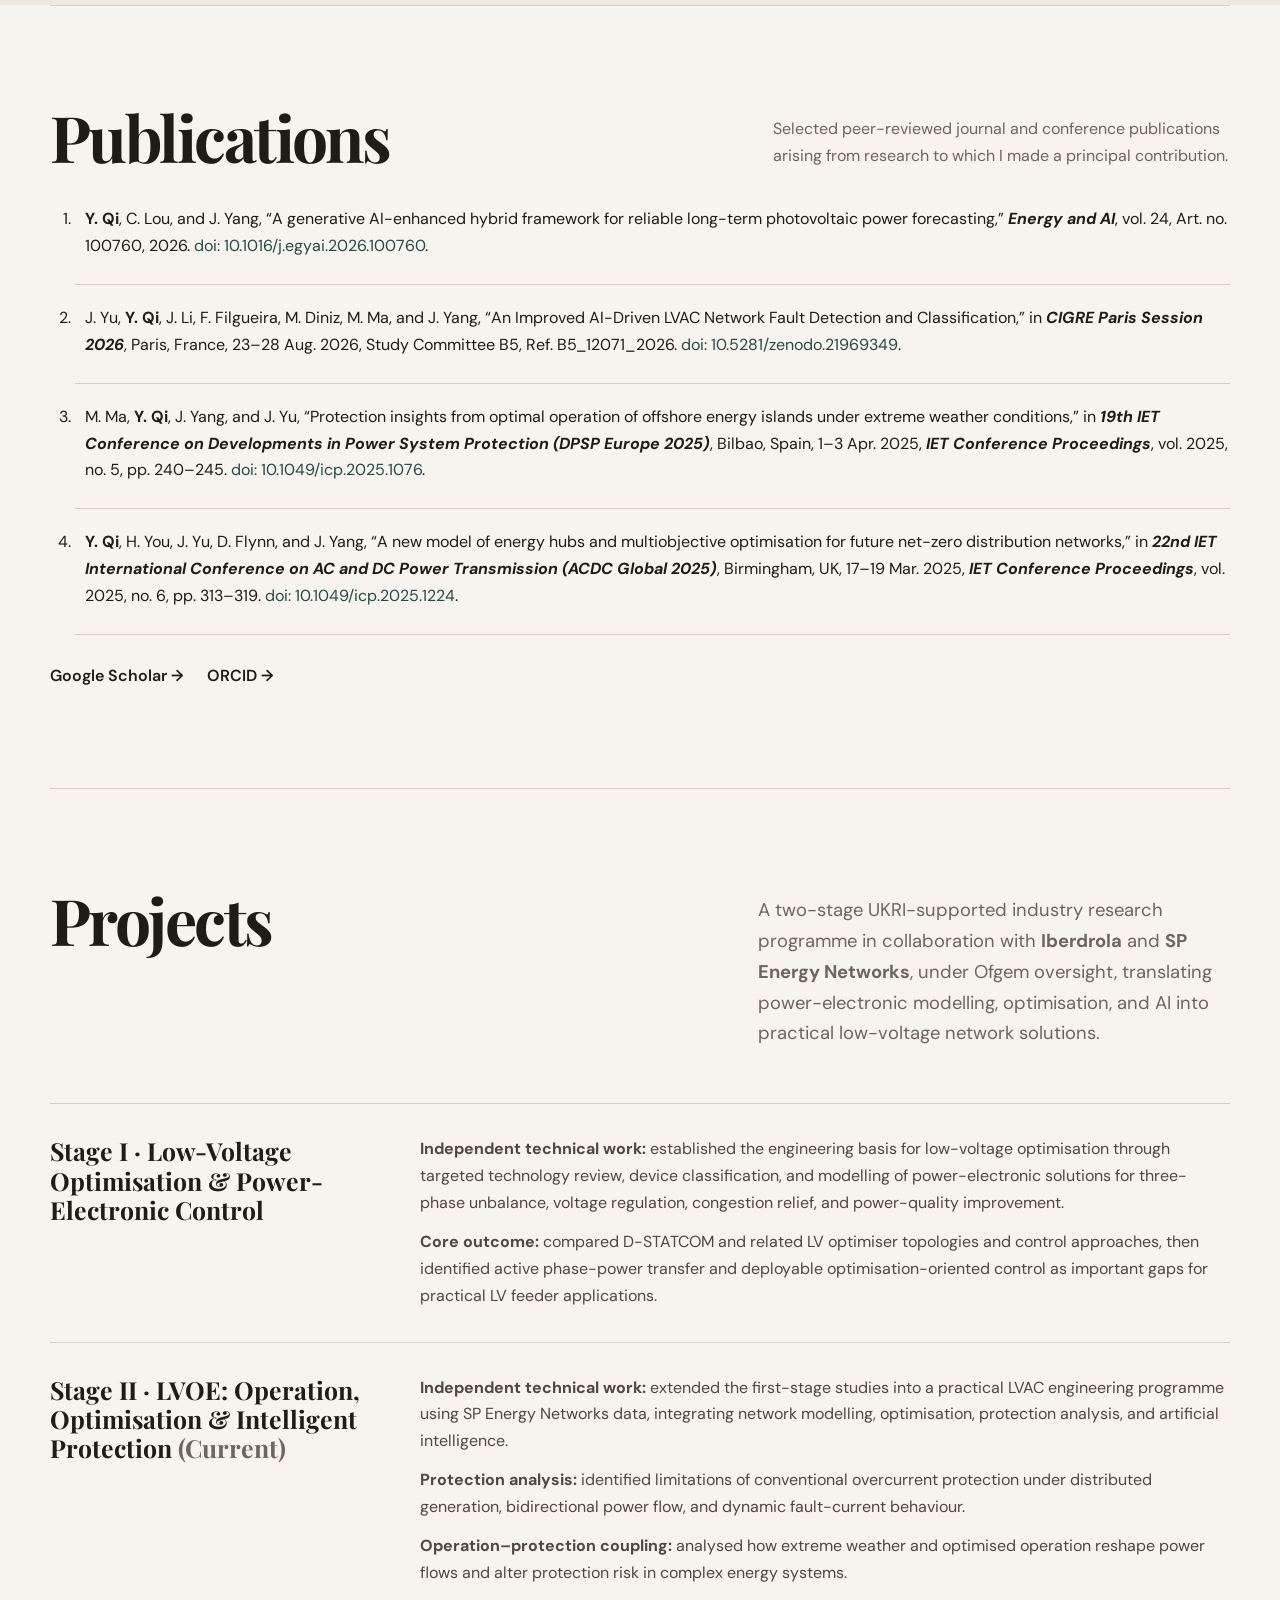
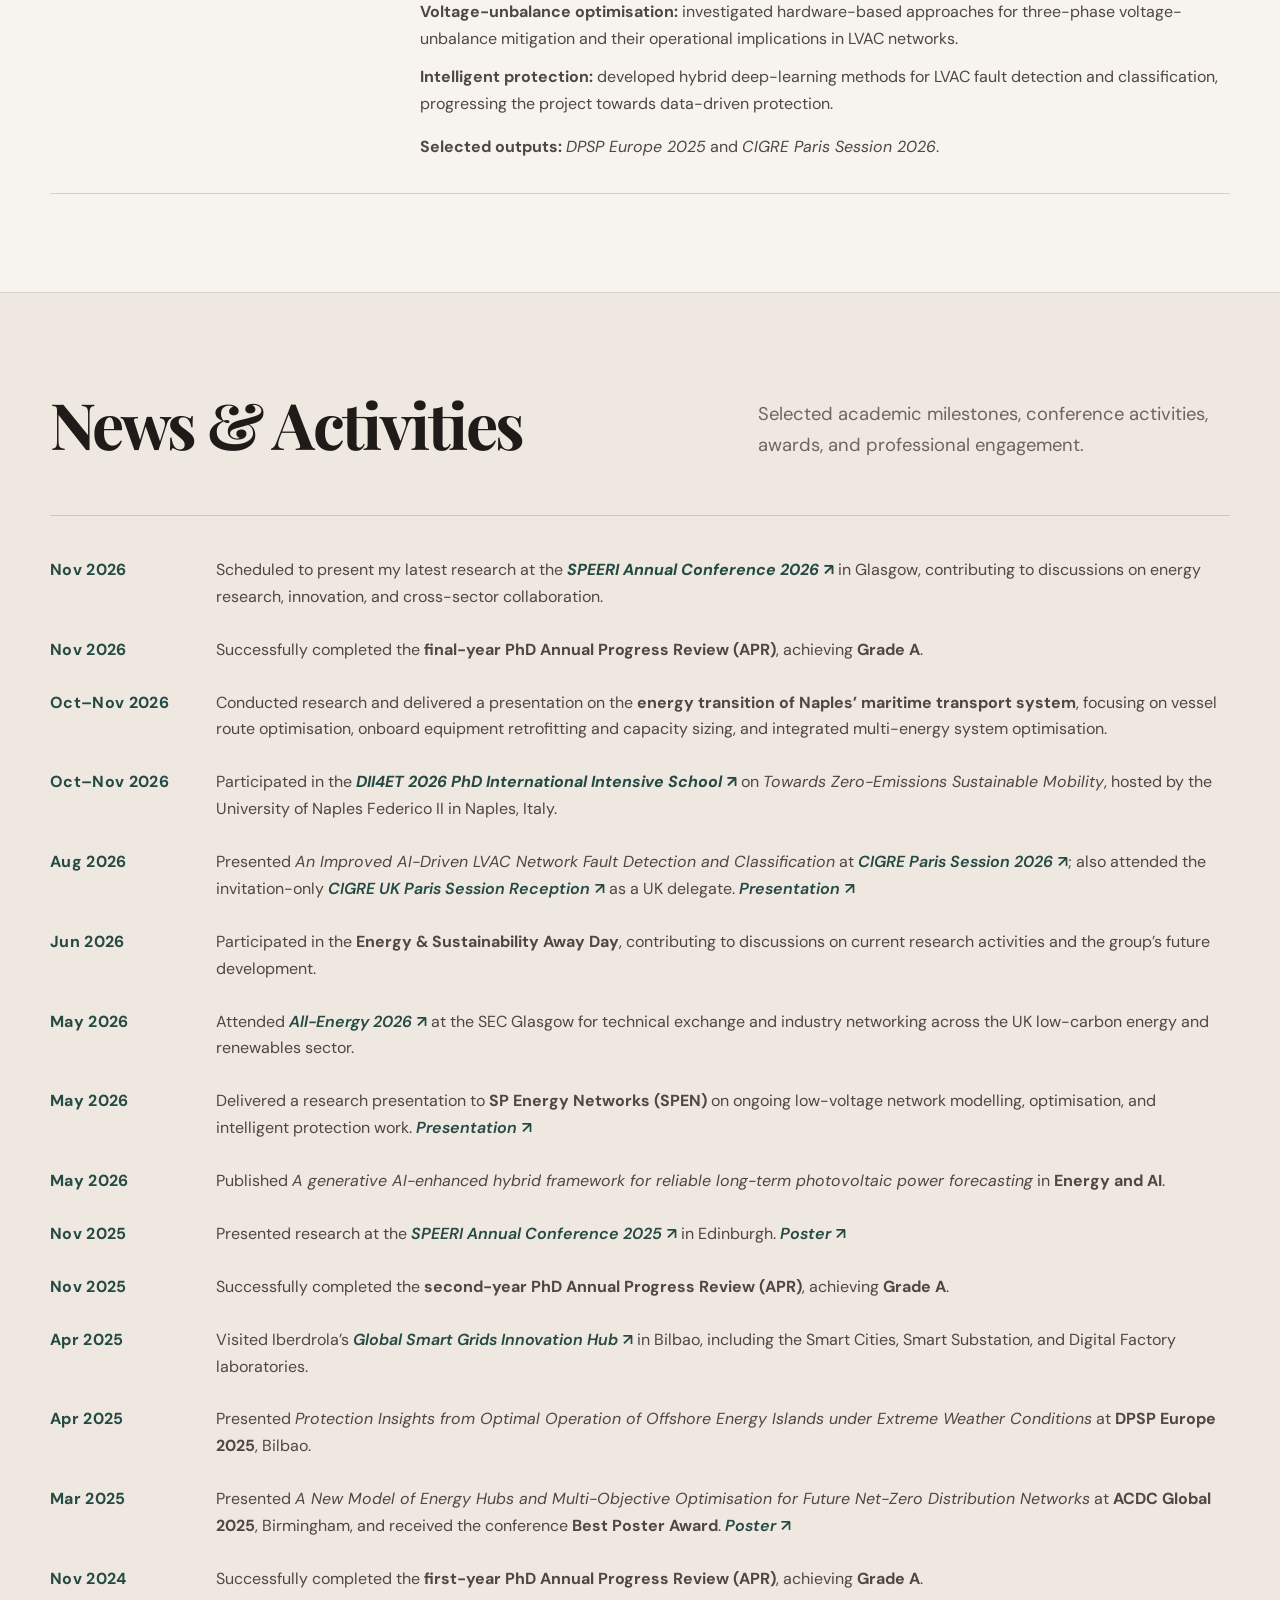
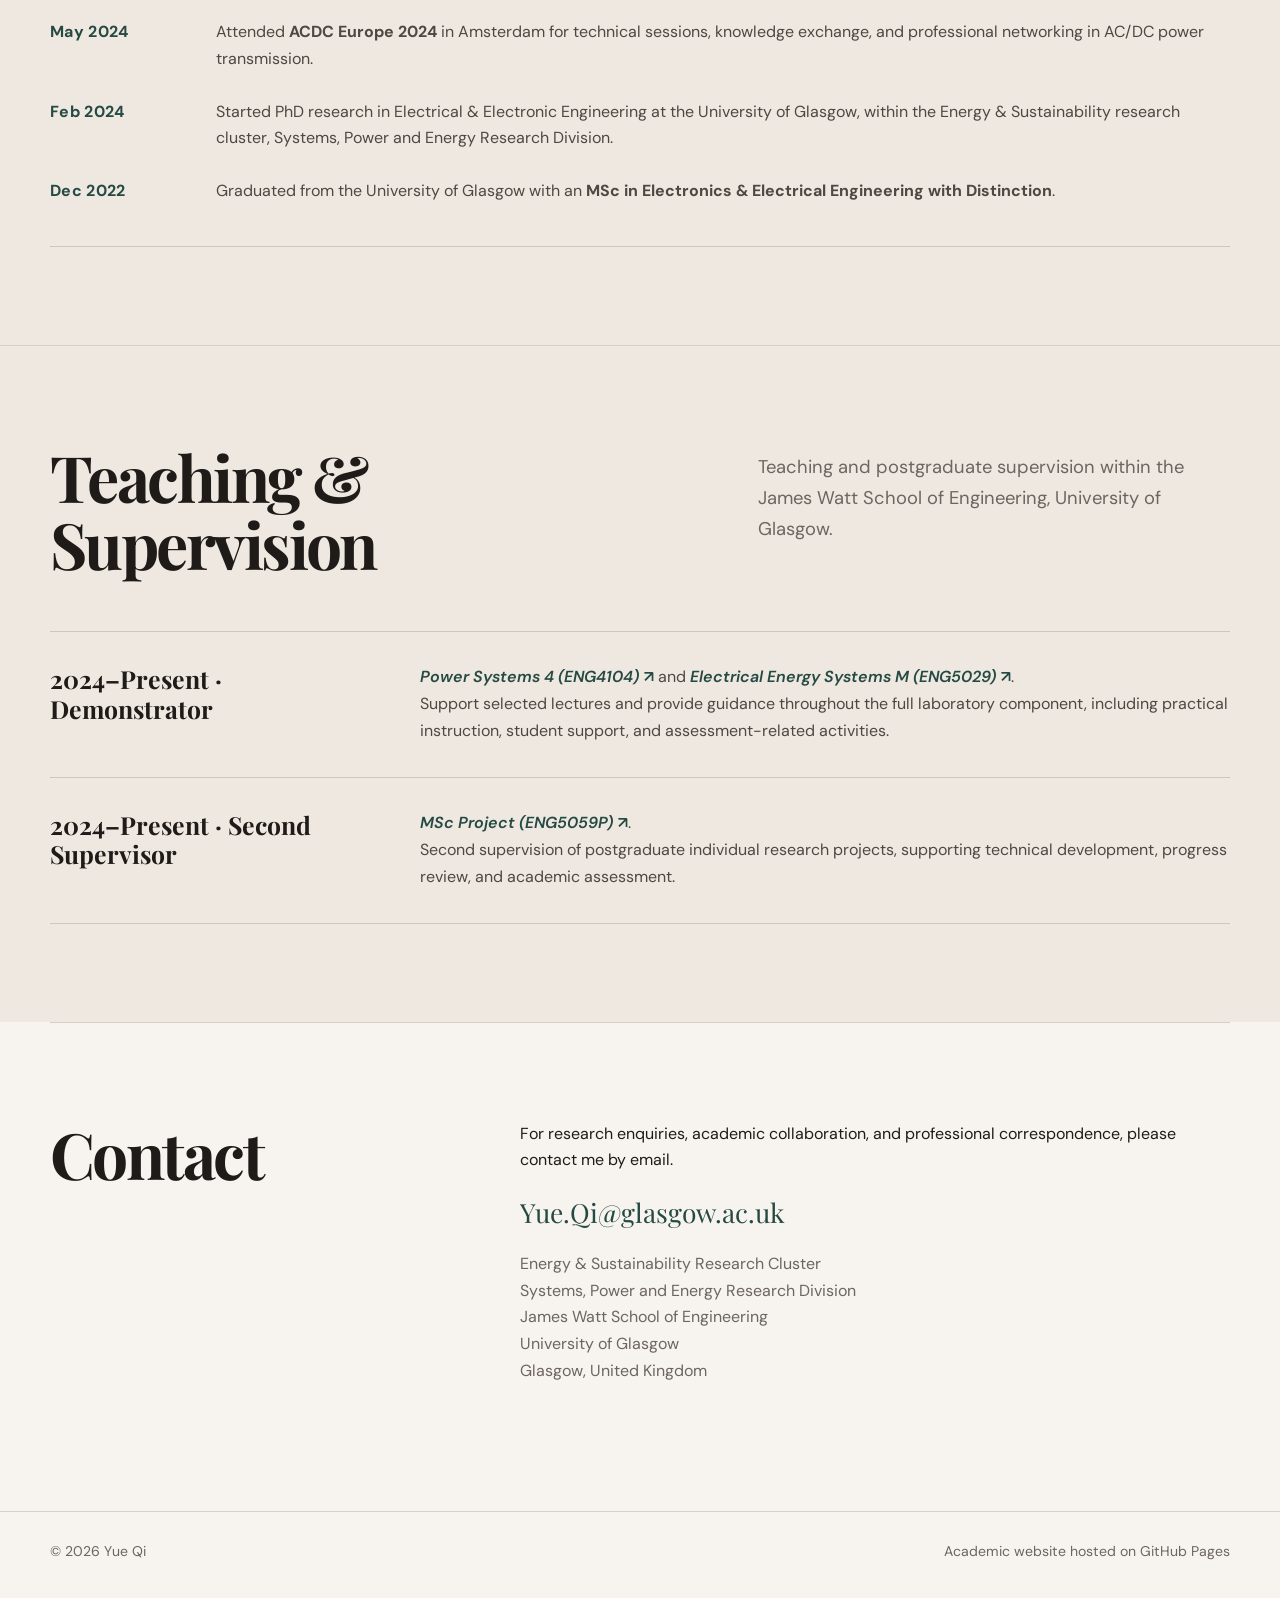
==== commit f70501de: "Add upcoming SPEERI Annual Conference 2026 to News" ====
--- a/index.html
+++ b/index.html
@@ -246,6 +246,7 @@
 
         <div class="news-list">
           <div class="news-group">
+            <div class="news-item"><span class="news-date">Nov 2026</span><p>Scheduled to present my latest research at the <a href="https://www.speeri.ac.uk/events/speeri-annual-conference-2026" target="_blank" rel="noopener"><strong>SPEERI Annual Conference 2026 ↗</strong></a> in Glasgow, contributing to discussions on energy research, innovation, and cross-sector collaboration.</p></div>
             <div class="news-item"><span class="news-date">Nov 2026</span><p>Successfully completed the <strong>final-year PhD Annual Progress Review (APR)</strong>, achieving <strong>Grade A</strong>.</p></div>
             <div class="news-item"><span class="news-date">Oct–Nov 2026</span><p>Conducted research and delivered a presentation on the <strong>energy transition of Naples’ maritime transport system</strong>, focusing on vessel route optimisation, onboard equipment retrofitting and capacity sizing, and integrated multi-energy system optimisation.</p></div>
             <div class="news-item"><span class="news-date">Oct–Nov 2026</span><p>Participated in the <a href="https://www.dii4et.unina.it/" target="_blank" rel="noopener"><strong>DII4ET 2026 PhD International Intensive School ↗</strong></a> on <em>Towards Zero-Emissions Sustainable Mobility</em>, hosted by the University of Naples Federico II in Naples, Italy.</p></div>
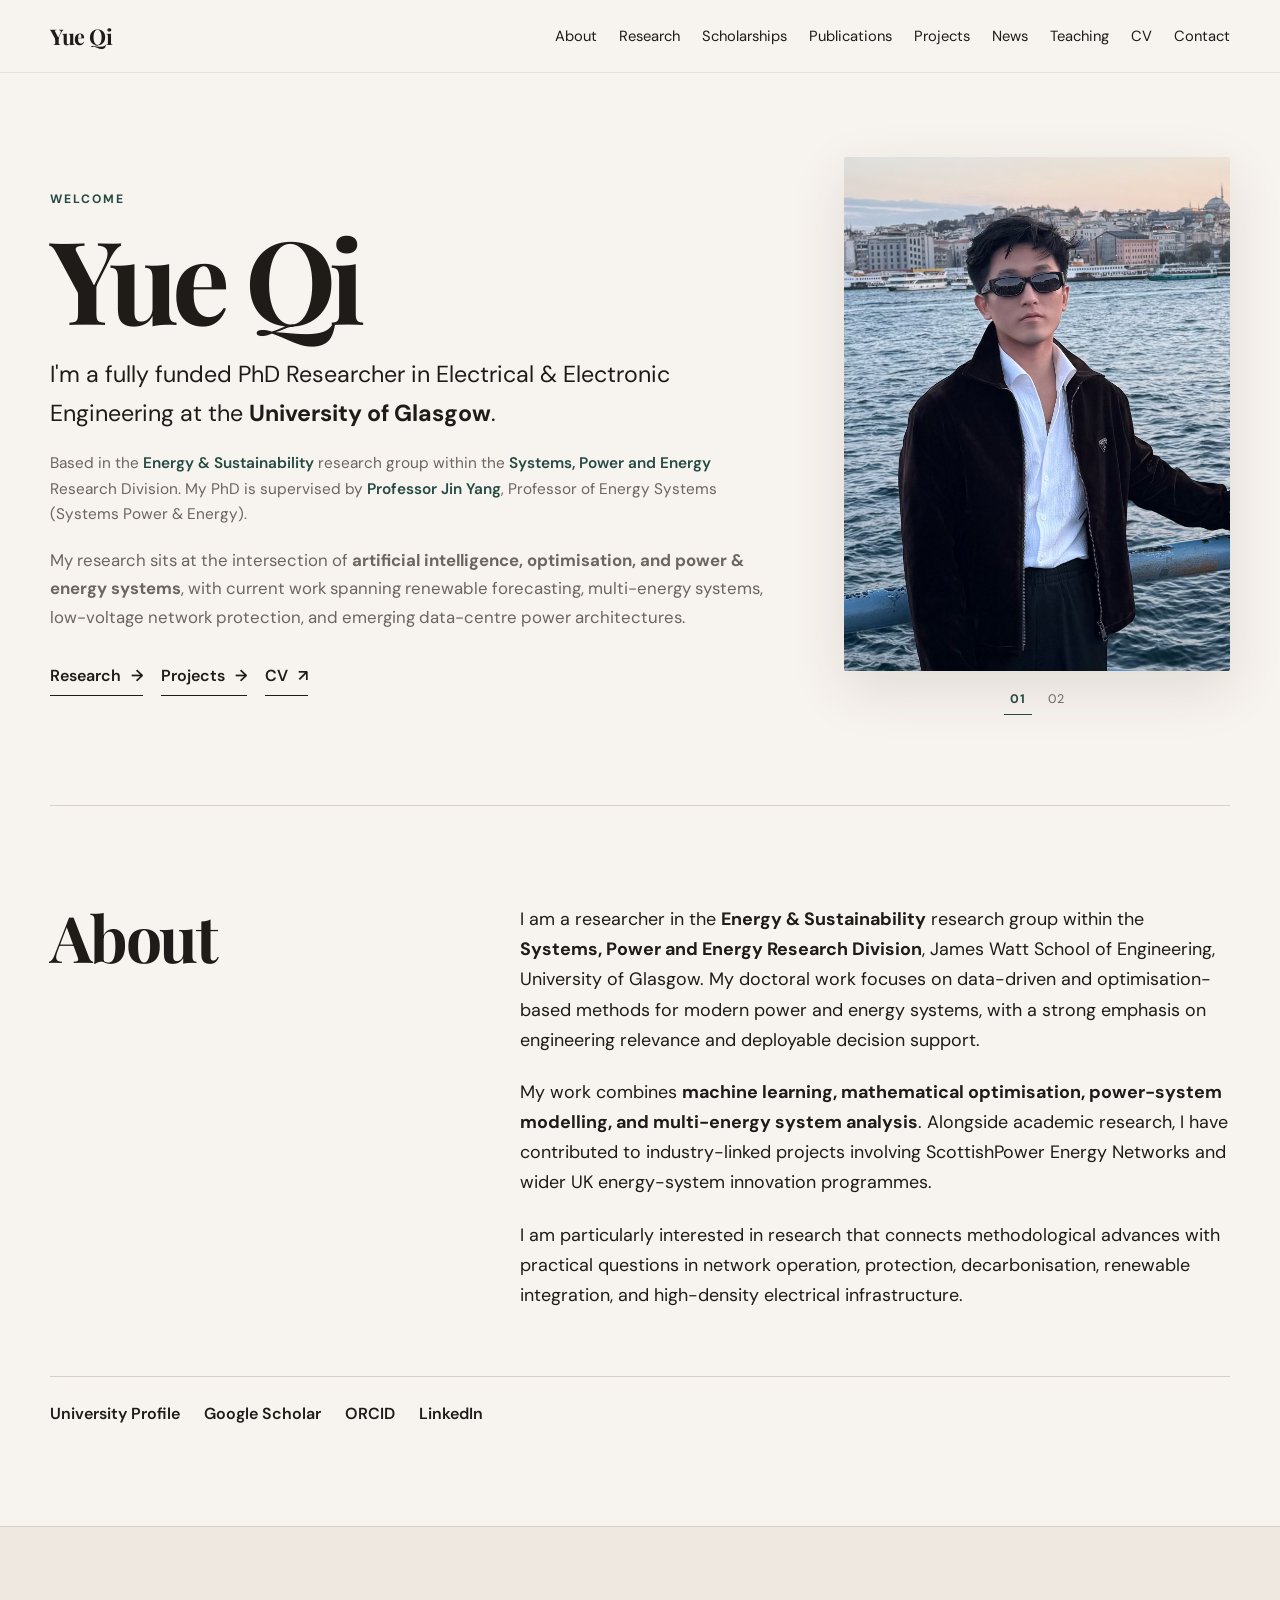
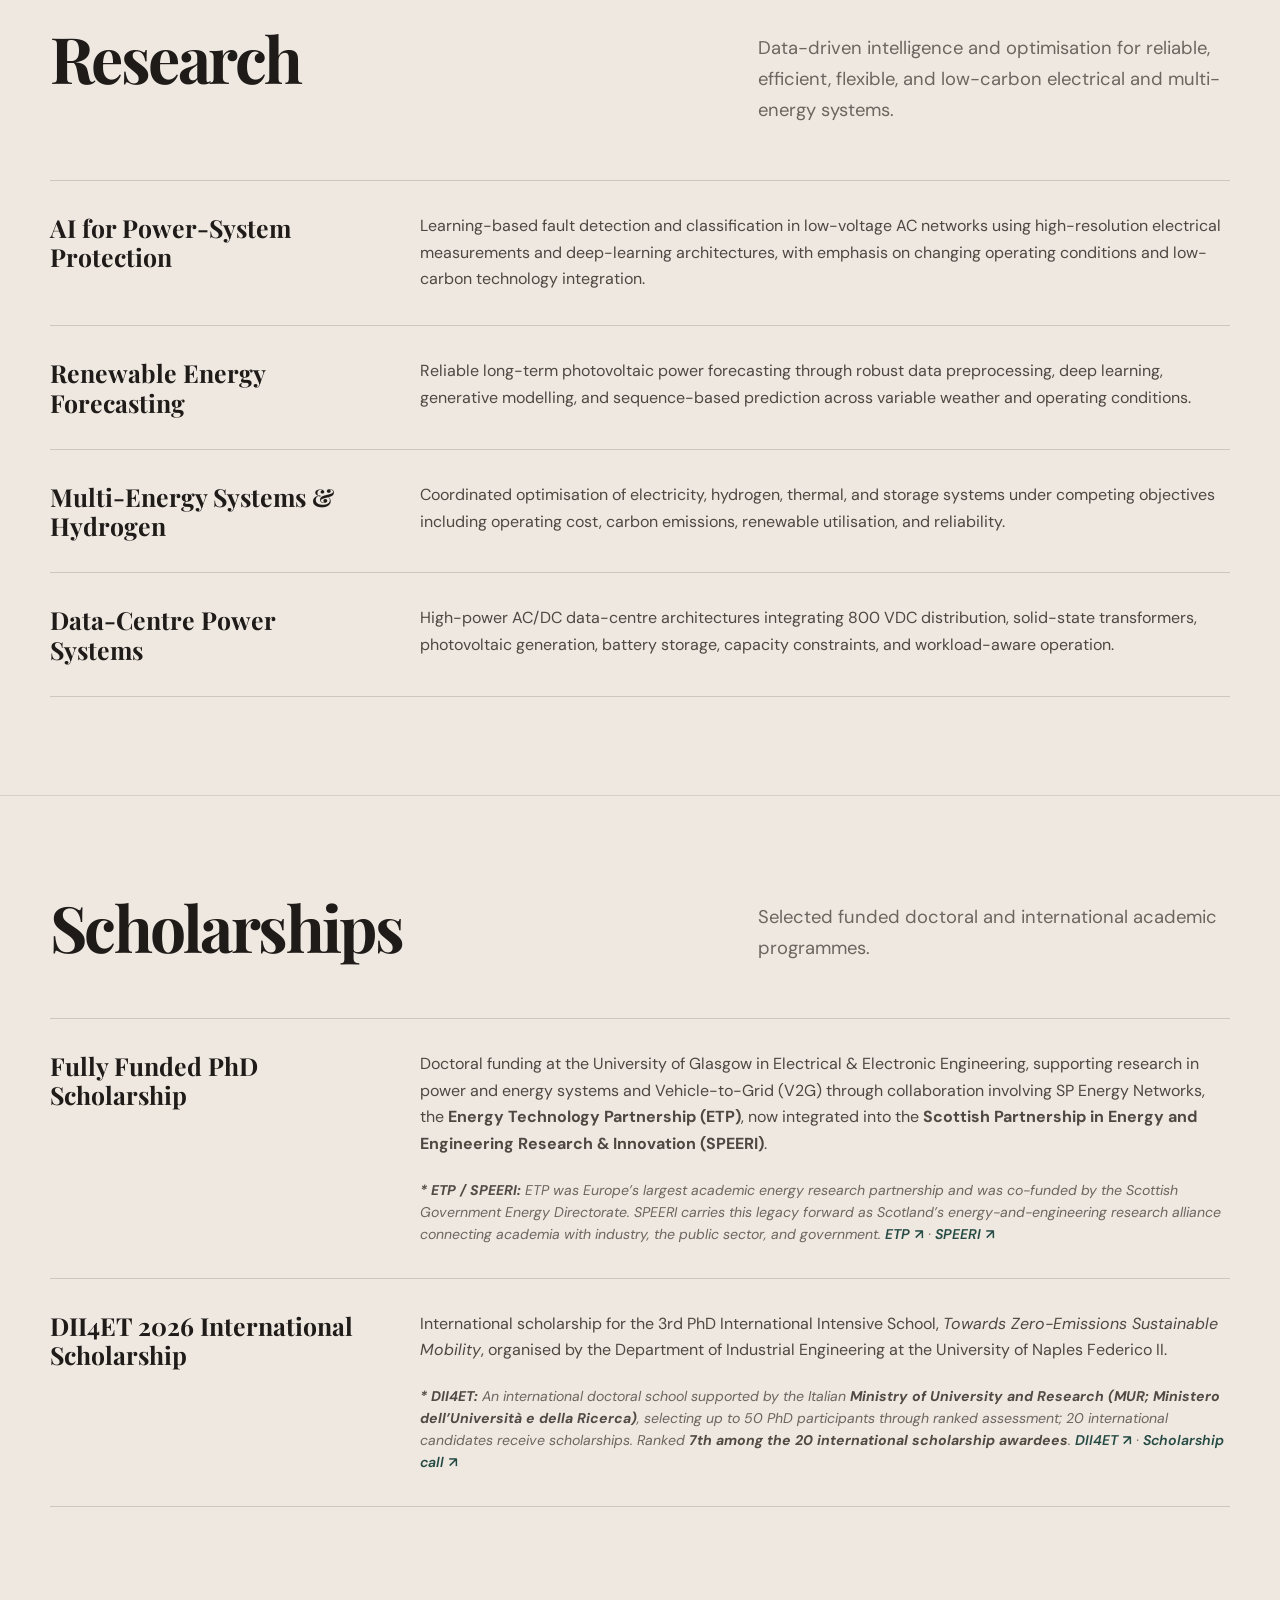
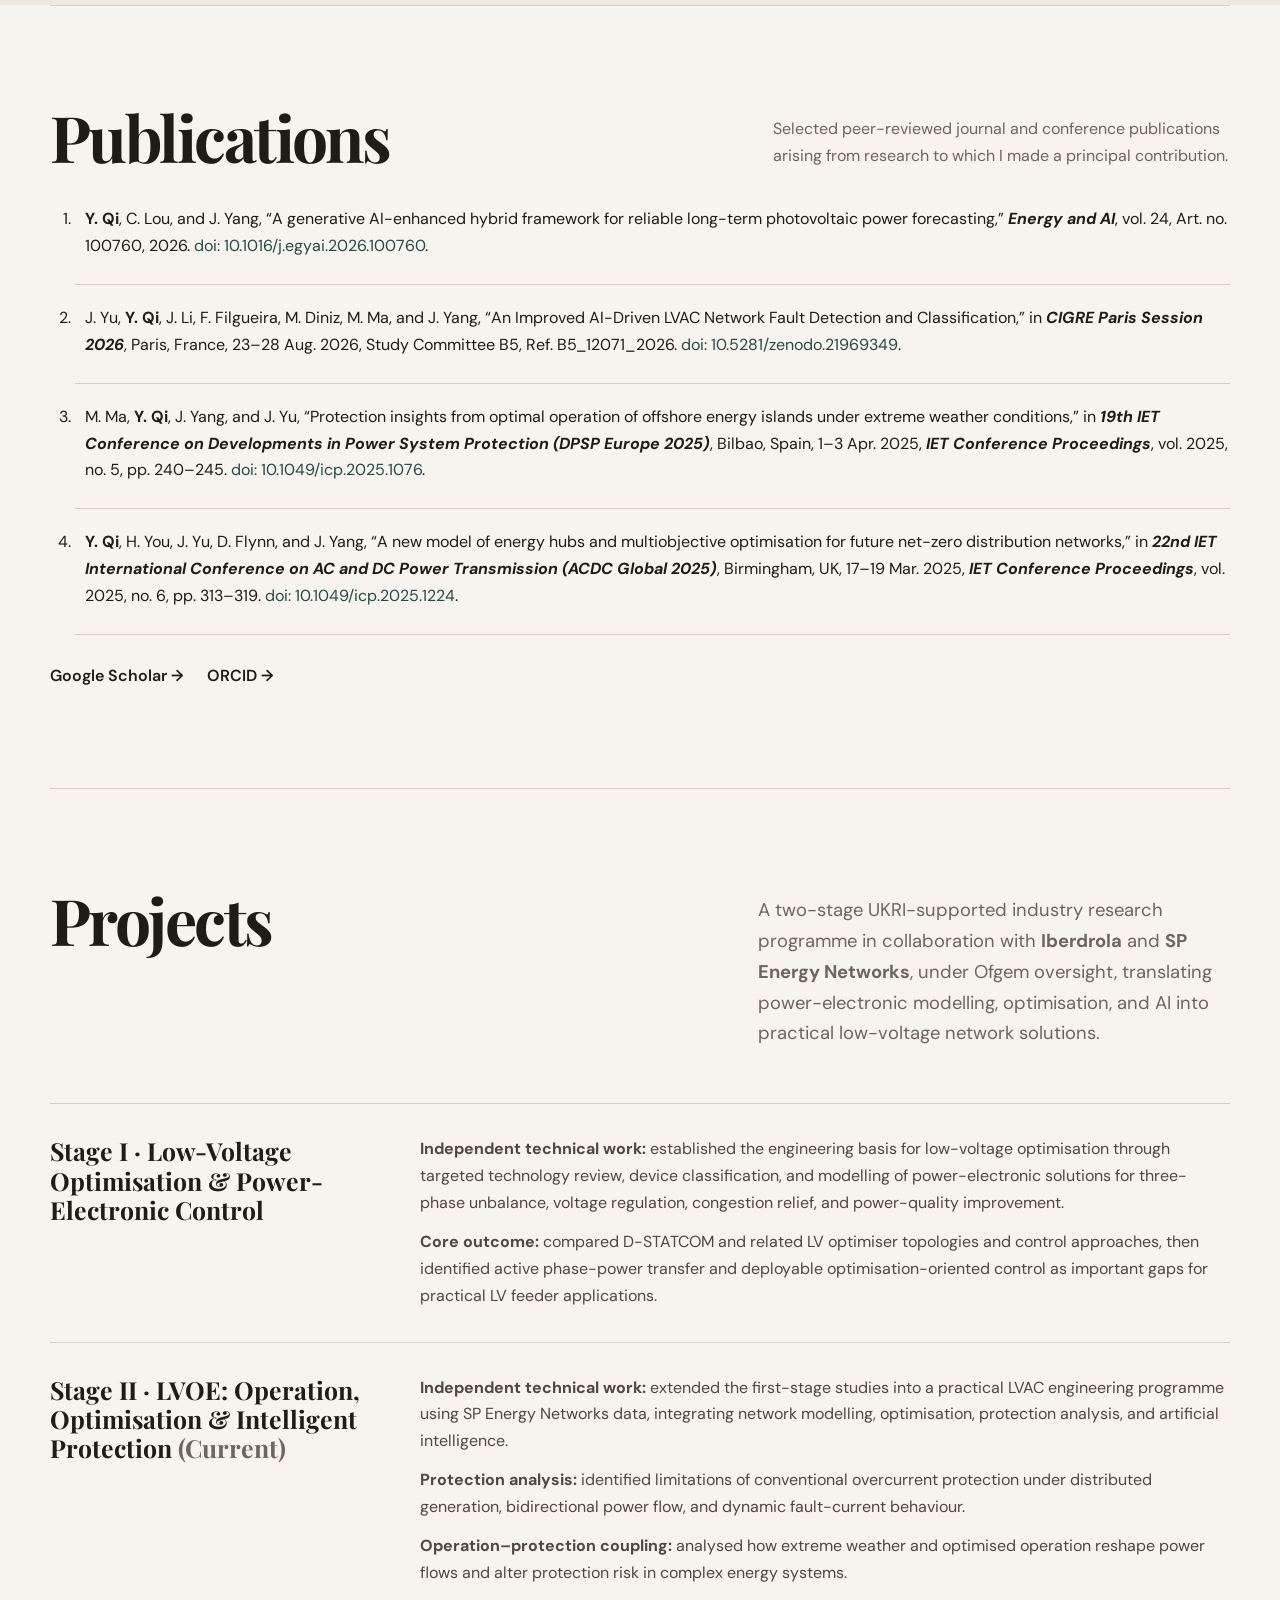
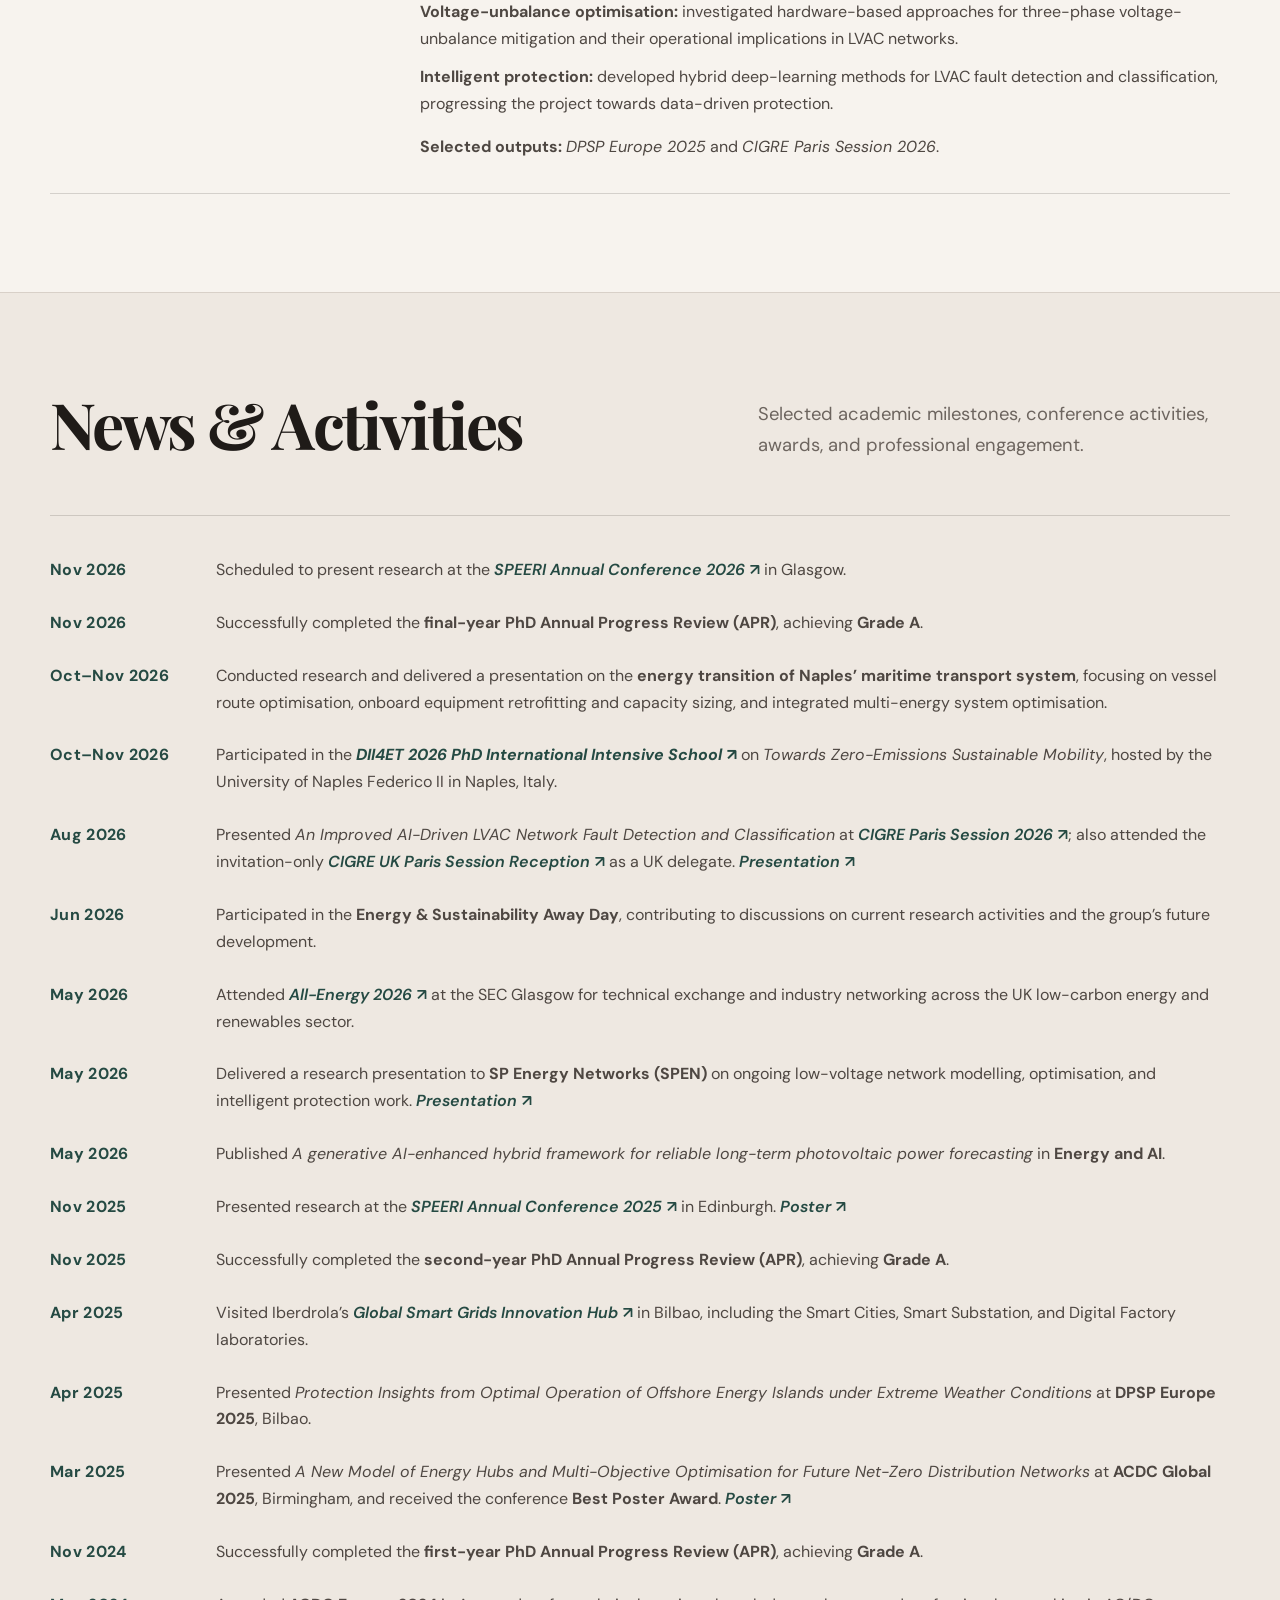
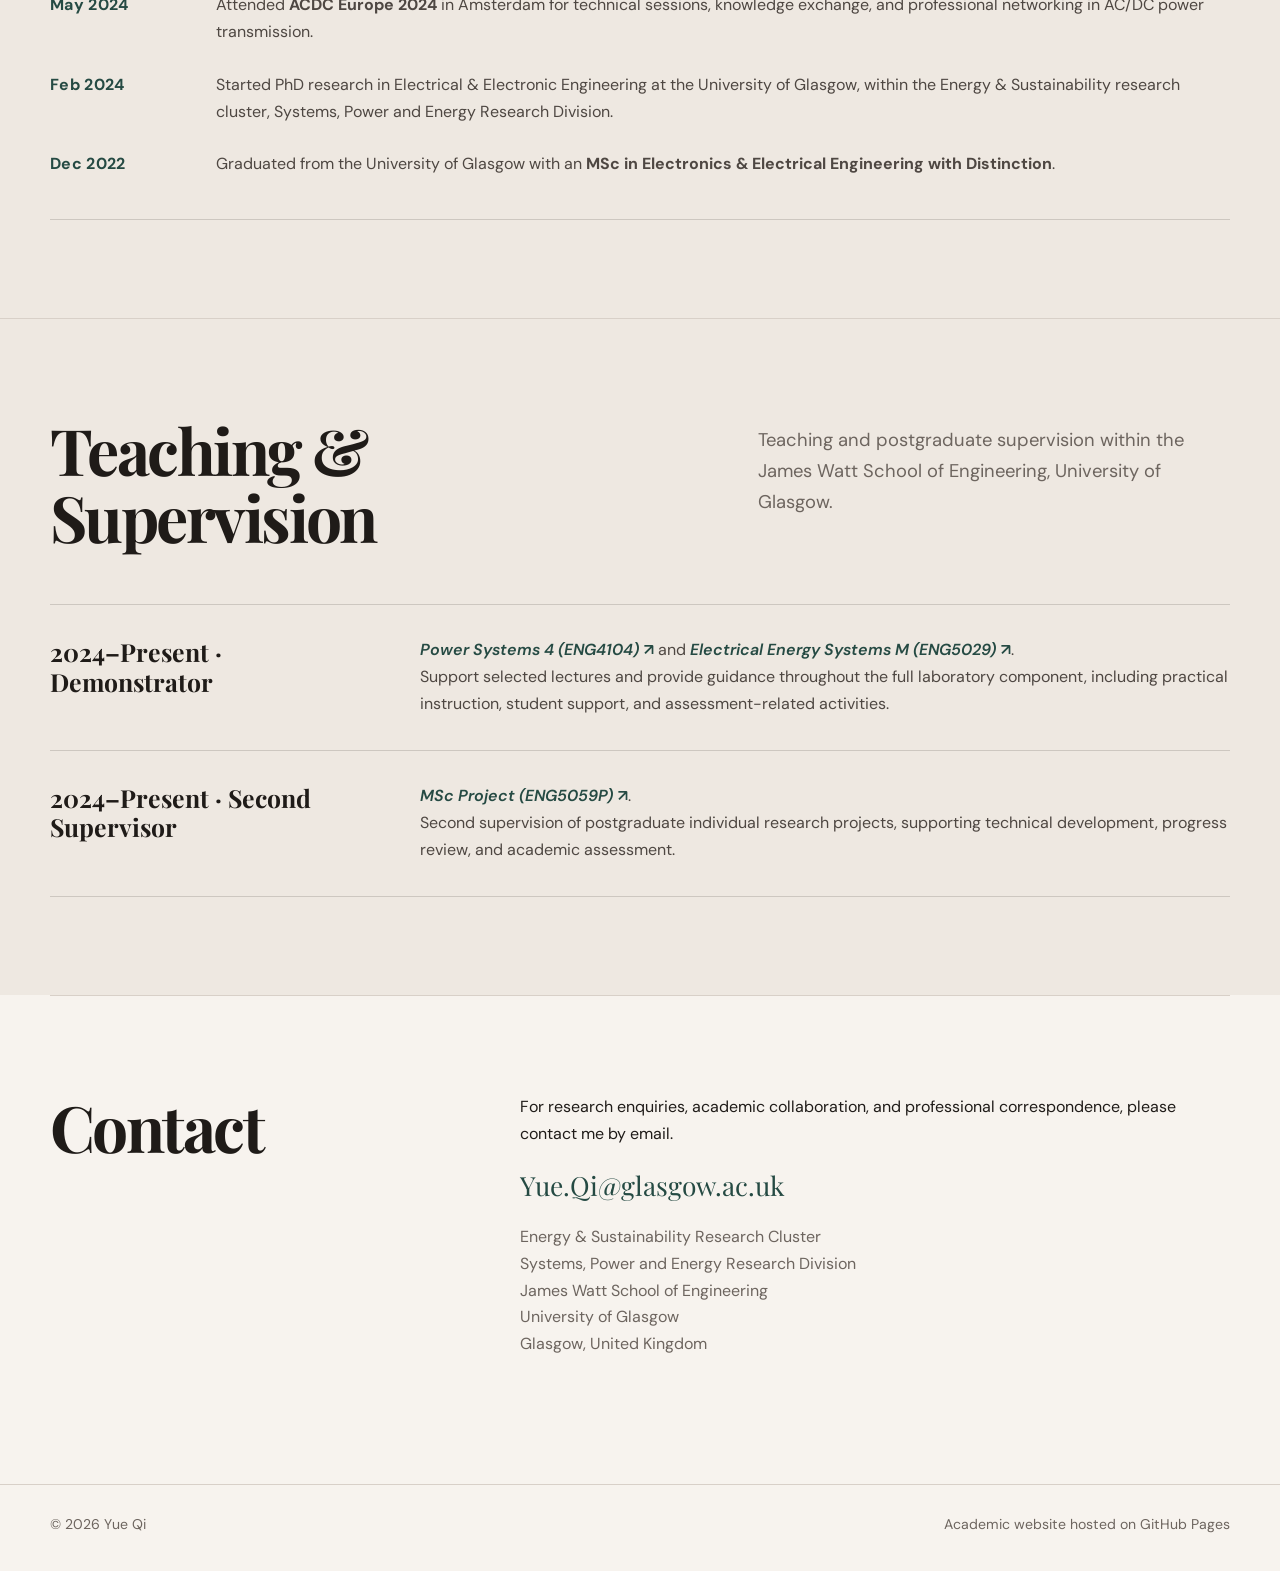
==== commit 1d69a910: "Align SPEERI 2026 news item with 2025 format" ====
--- a/index.html
+++ b/index.html
@@ -246,7 +246,7 @@
 
         <div class="news-list">
           <div class="news-group">
-            <div class="news-item"><span class="news-date">Nov 2026</span><p>Scheduled to present my latest research at the <a href="https://www.speeri.ac.uk/events/speeri-annual-conference-2026" target="_blank" rel="noopener"><strong>SPEERI Annual Conference 2026 ↗</strong></a> in Glasgow, contributing to discussions on energy research, innovation, and cross-sector collaboration.</p></div>
+            <div class="news-item"><span class="news-date">Nov 2026</span><p>Scheduled to present research at the <a href="https://www.speeri.ac.uk/events/speeri-annual-conference-2026" target="_blank" rel="noopener">SPEERI Annual Conference 2026 ↗</a> in Glasgow.</p></div>
             <div class="news-item"><span class="news-date">Nov 2026</span><p>Successfully completed the <strong>final-year PhD Annual Progress Review (APR)</strong>, achieving <strong>Grade A</strong>.</p></div>
             <div class="news-item"><span class="news-date">Oct–Nov 2026</span><p>Conducted research and delivered a presentation on the <strong>energy transition of Naples’ maritime transport system</strong>, focusing on vessel route optimisation, onboard equipment retrofitting and capacity sizing, and integrated multi-energy system optimisation.</p></div>
             <div class="news-item"><span class="news-date">Oct–Nov 2026</span><p>Participated in the <a href="https://www.dii4et.unina.it/" target="_blank" rel="noopener"><strong>DII4ET 2026 PhD International Intensive School ↗</strong></a> on <em>Towards Zero-Emissions Sustainable Mobility</em>, hosted by the University of Naples Federico II in Naples, Italy.</p></div>
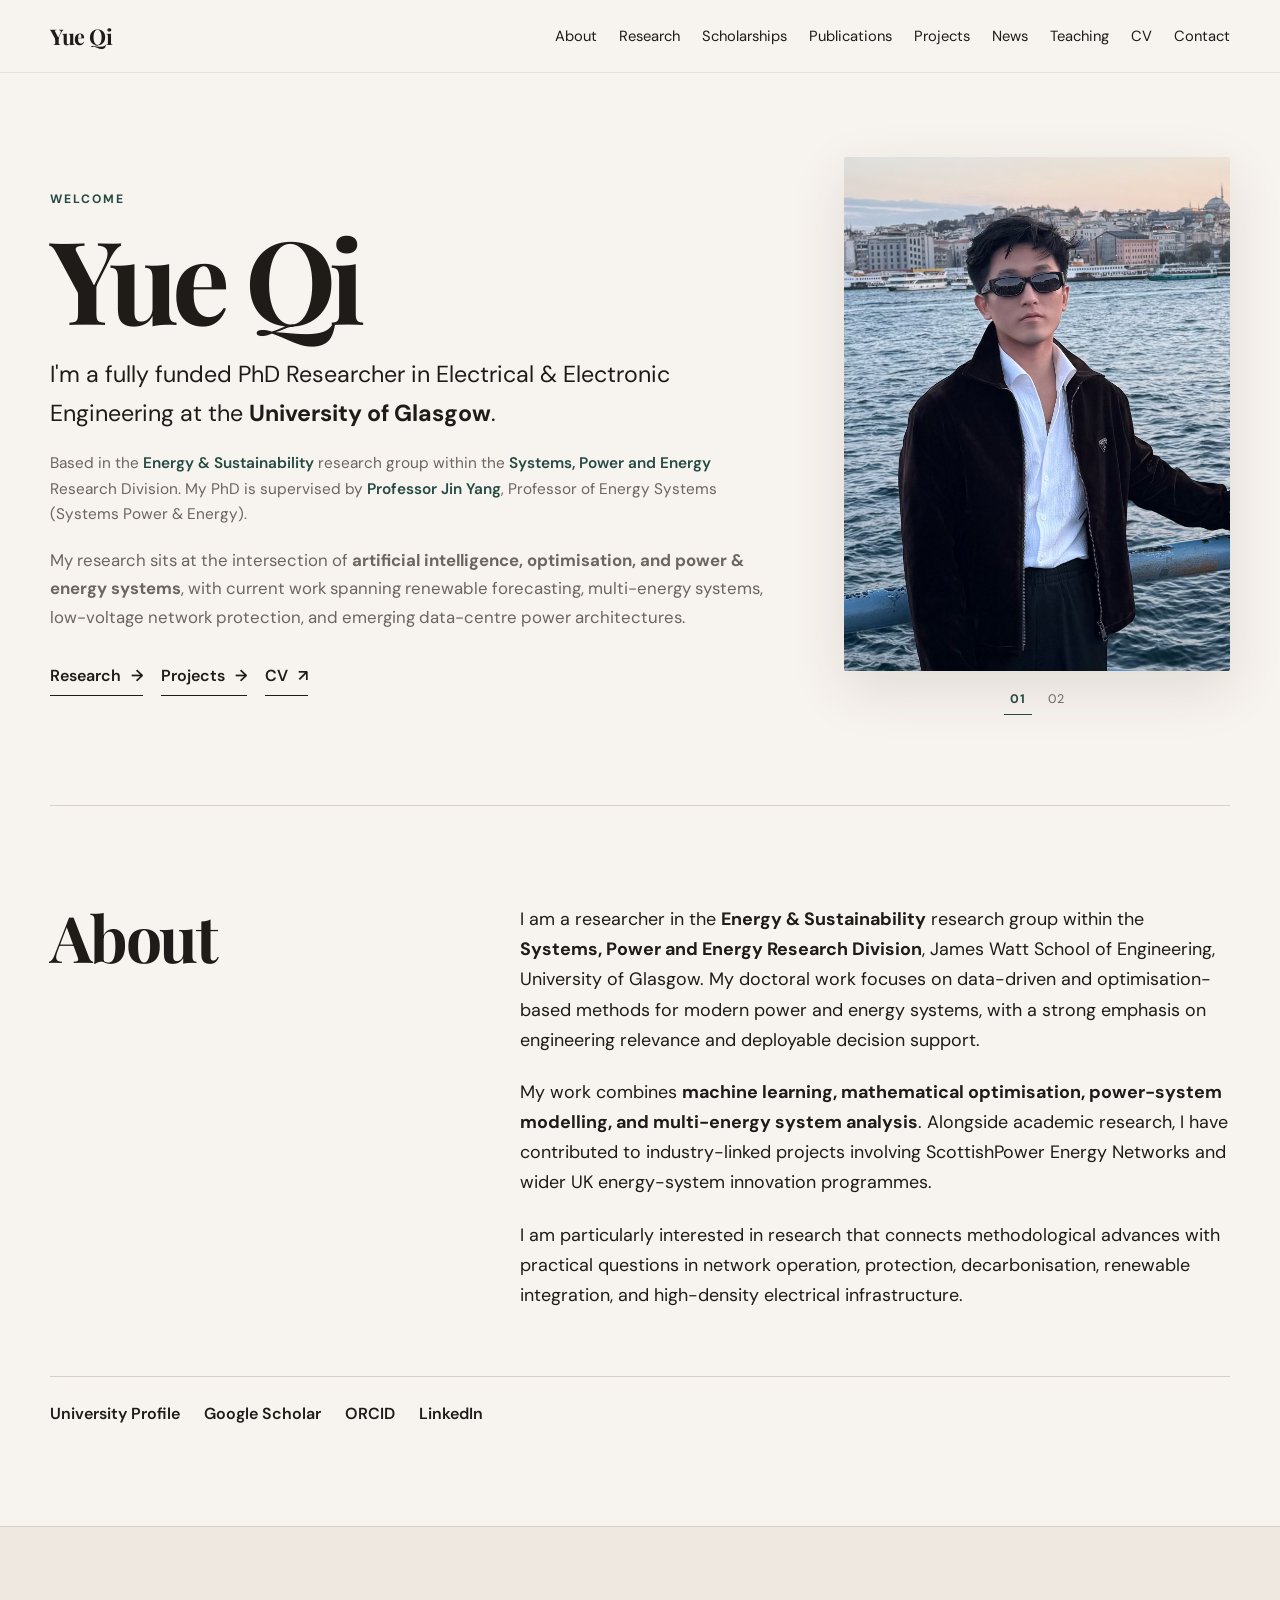
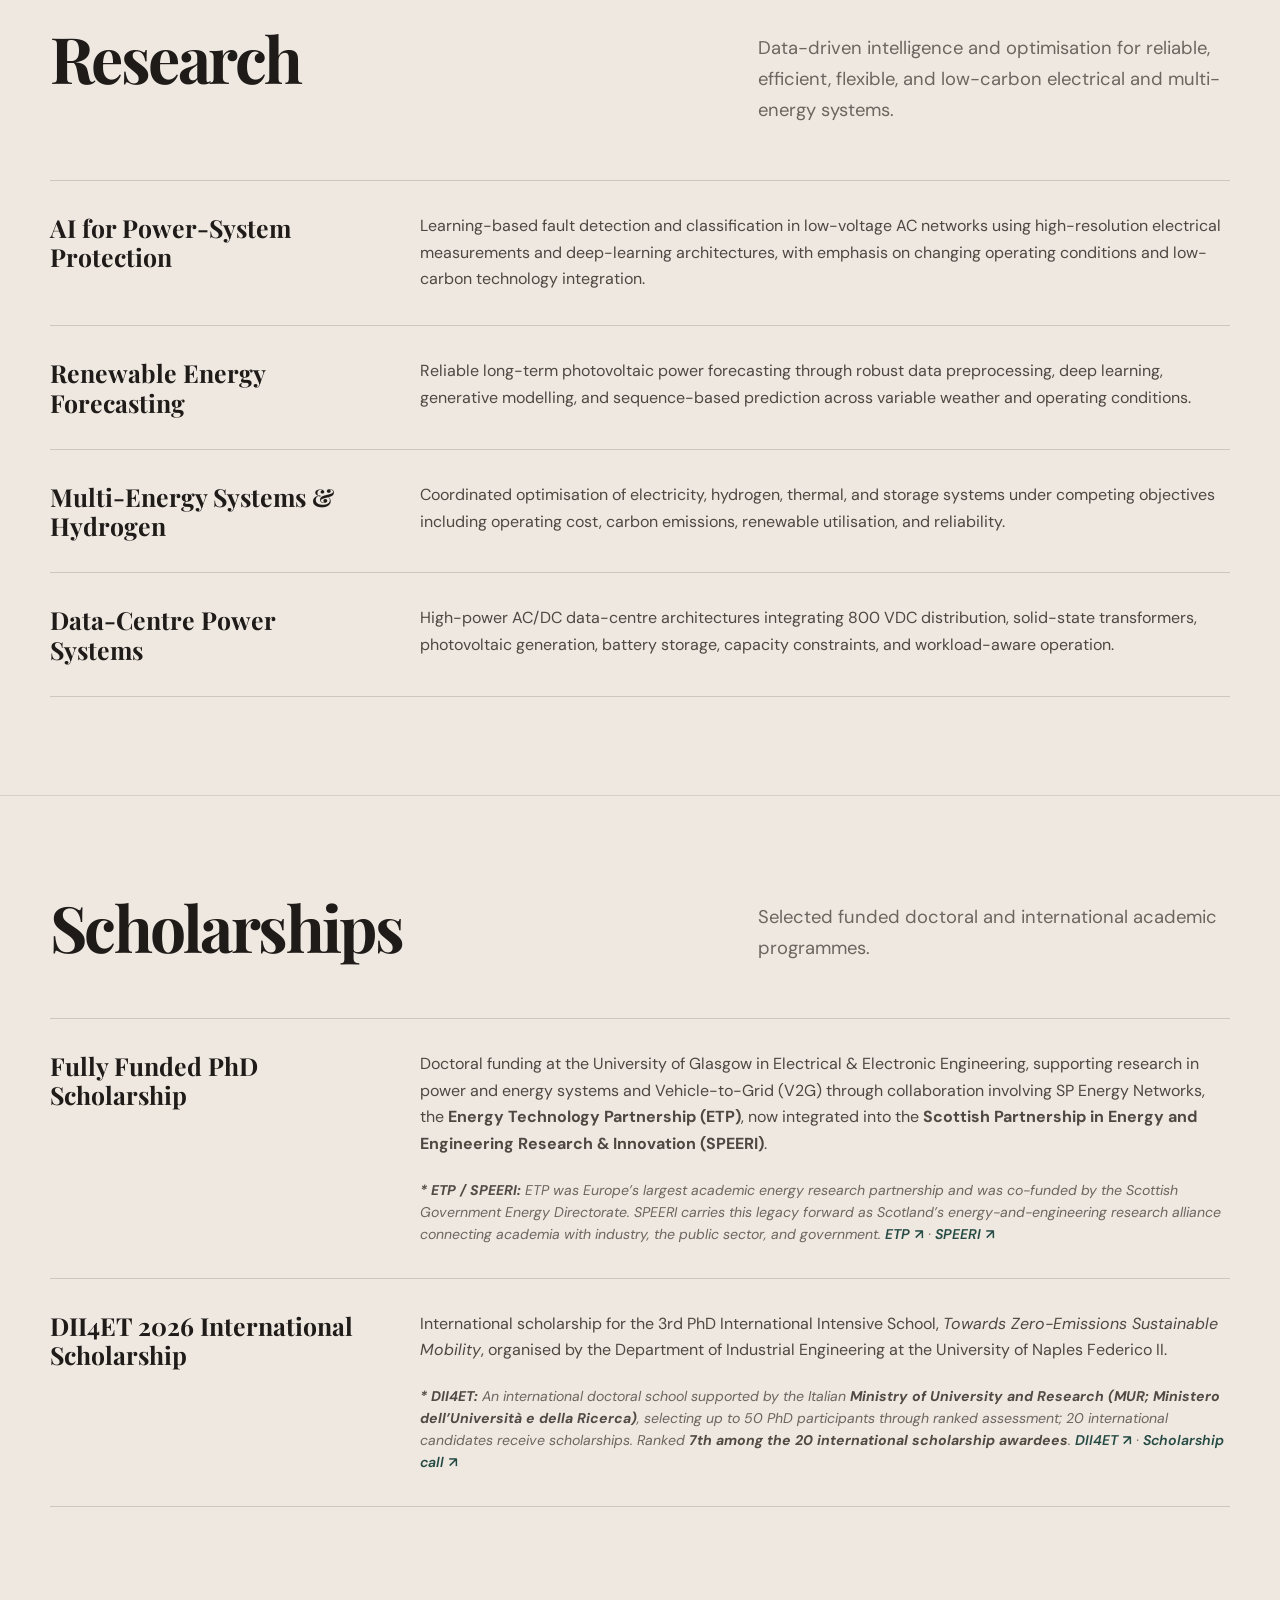
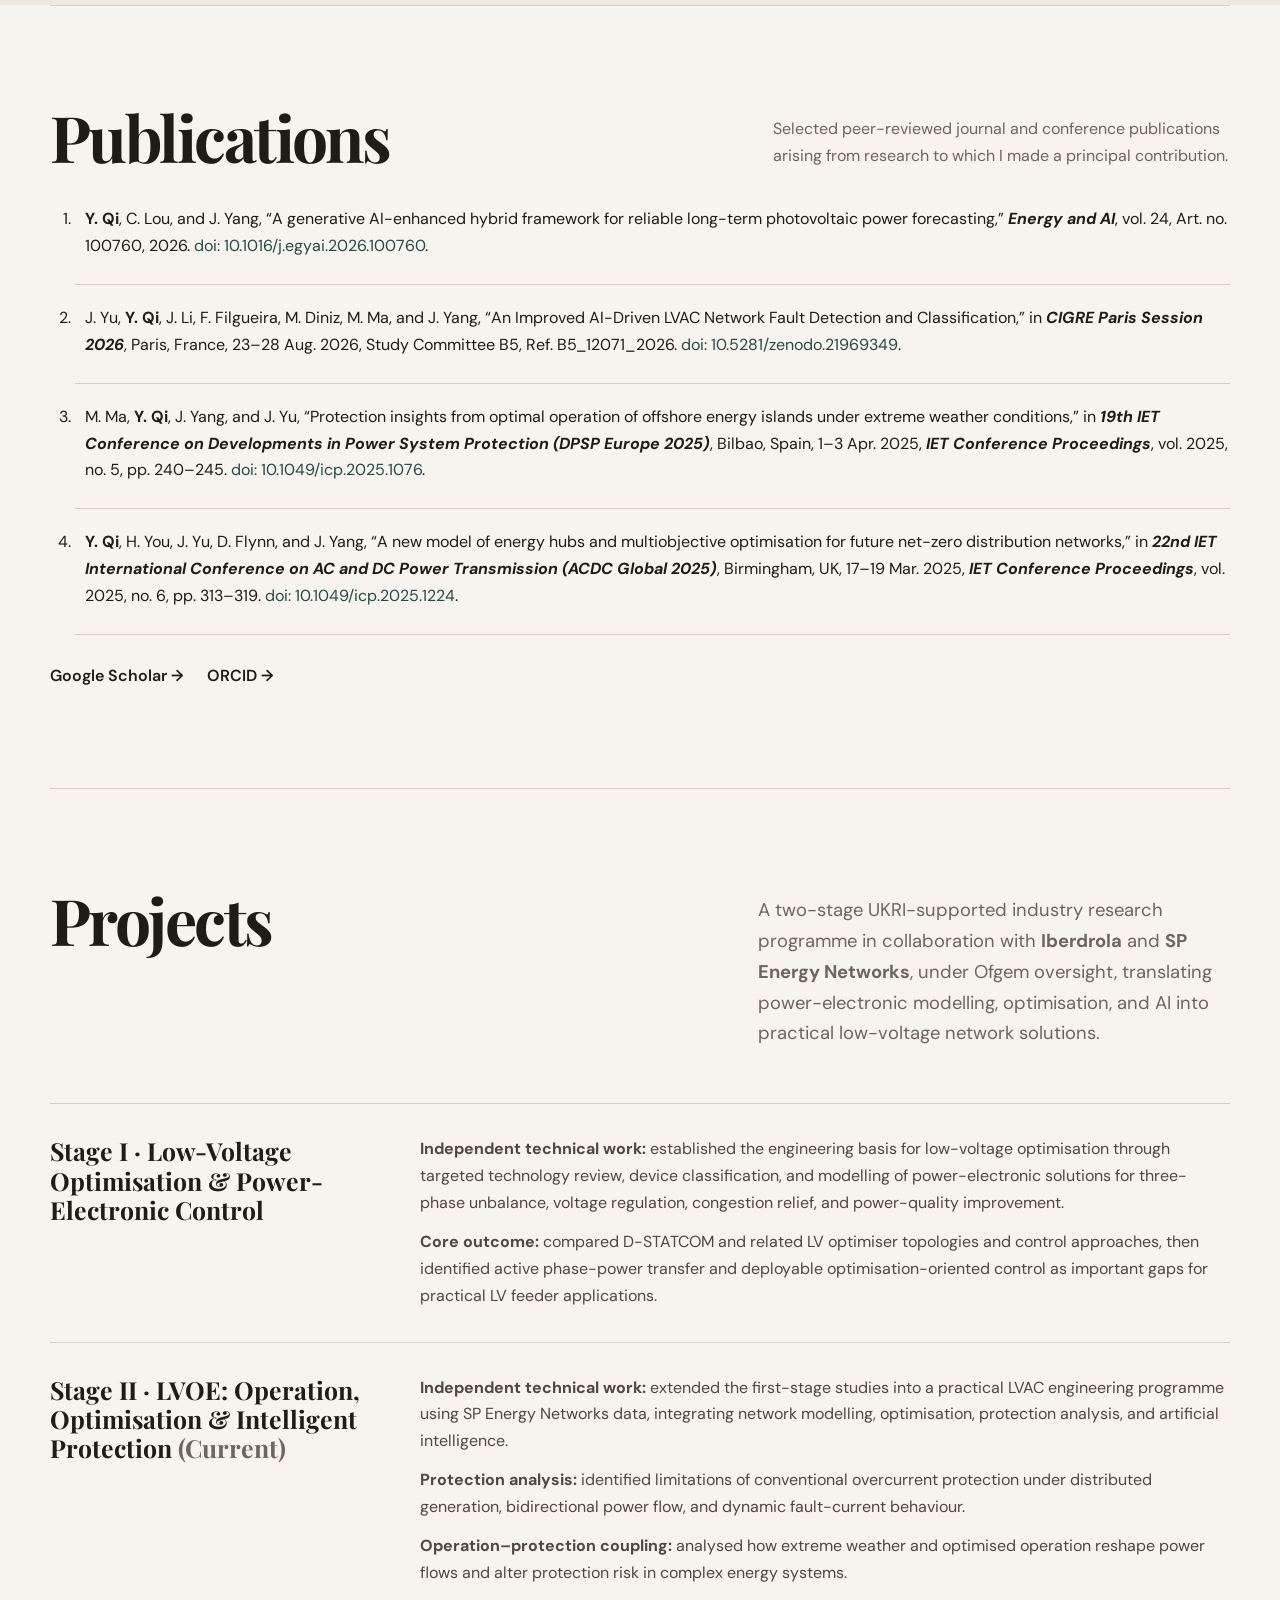
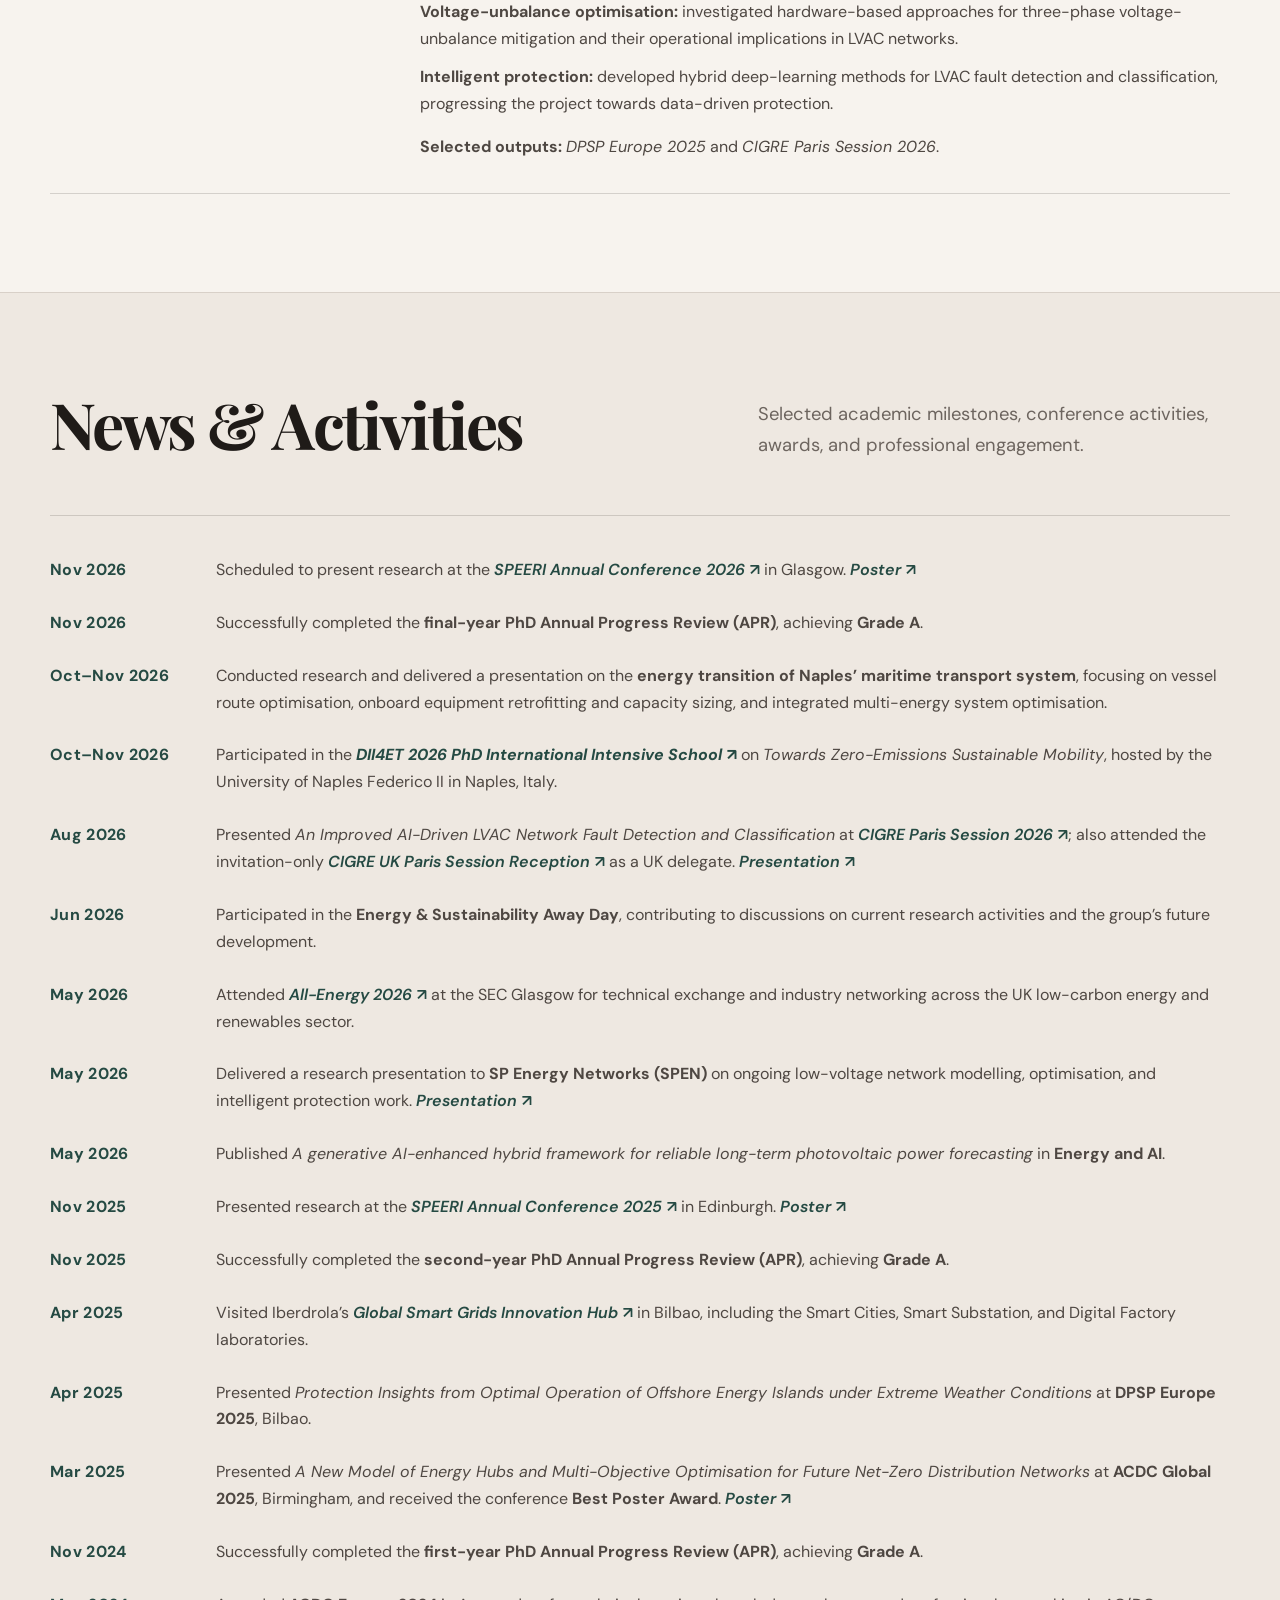
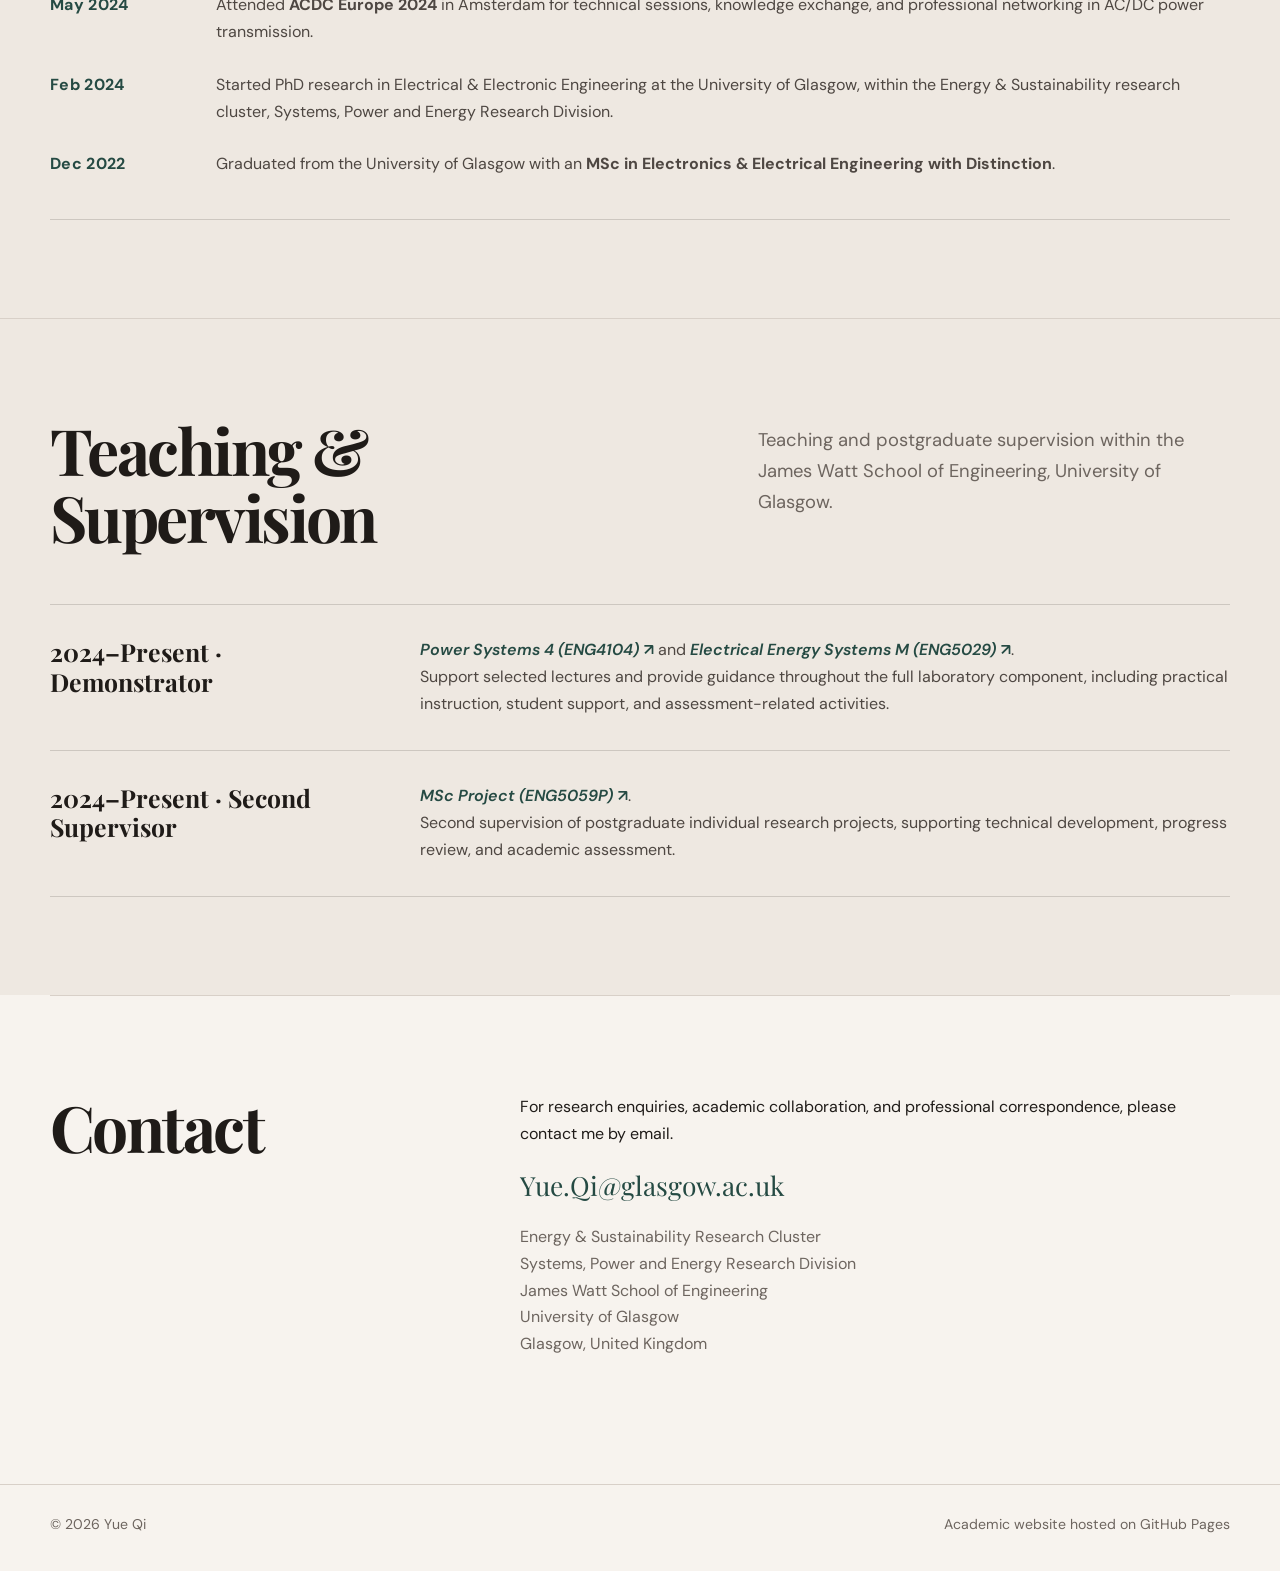
==== commit 751f664a: "Link SPEERI 2026 poster in News & Activities" ====
--- a/index.html
+++ b/index.html
@@ -246,7 +246,7 @@
 
         <div class="news-list">
           <div class="news-group">
-            <div class="news-item"><span class="news-date">Nov 2026</span><p>Scheduled to present research at the <a href="https://www.speeri.ac.uk/events/speeri-annual-conference-2026" target="_blank" rel="noopener">SPEERI Annual Conference 2026 ↗</a> in Glasgow.</p></div>
+            <div class="news-item"><span class="news-date">Nov 2026</span><p>Scheduled to present research at the <a href="https://www.speeri.ac.uk/events/speeri-annual-conference-2026" target="_blank" rel="noopener">SPEERI Annual Conference 2026 ↗</a> in Glasgow. <a href="assets/YUEQI%20ETP%202026.pdf" target="_blank" rel="noopener">Poster ↗</a></p></div>
             <div class="news-item"><span class="news-date">Nov 2026</span><p>Successfully completed the <strong>final-year PhD Annual Progress Review (APR)</strong>, achieving <strong>Grade A</strong>.</p></div>
             <div class="news-item"><span class="news-date">Oct–Nov 2026</span><p>Conducted research and delivered a presentation on the <strong>energy transition of Naples’ maritime transport system</strong>, focusing on vessel route optimisation, onboard equipment retrofitting and capacity sizing, and integrated multi-energy system optimisation.</p></div>
             <div class="news-item"><span class="news-date">Oct–Nov 2026</span><p>Participated in the <a href="https://www.dii4et.unina.it/" target="_blank" rel="noopener"><strong>DII4ET 2026 PhD International Intensive School ↗</strong></a> on <em>Towards Zero-Emissions Sustainable Mobility</em>, hosted by the University of Naples Federico II in Naples, Italy.</p></div>
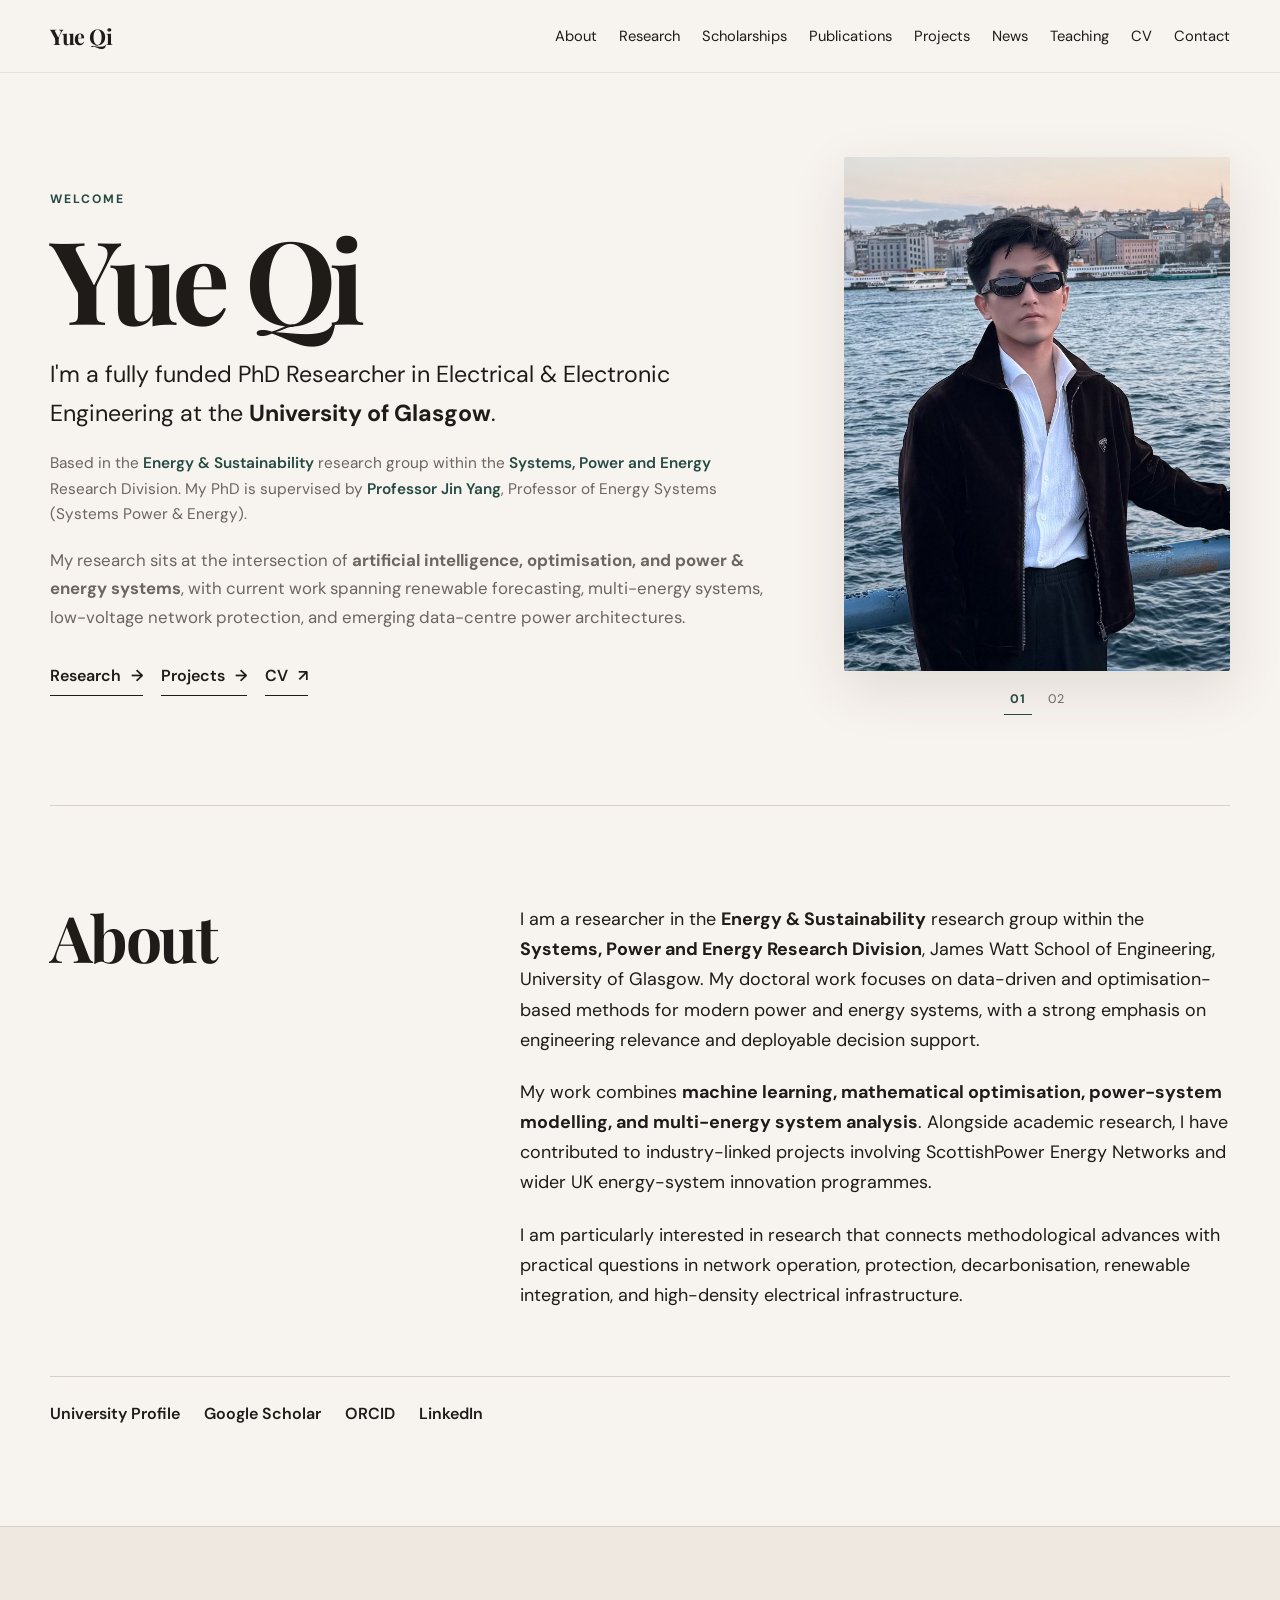
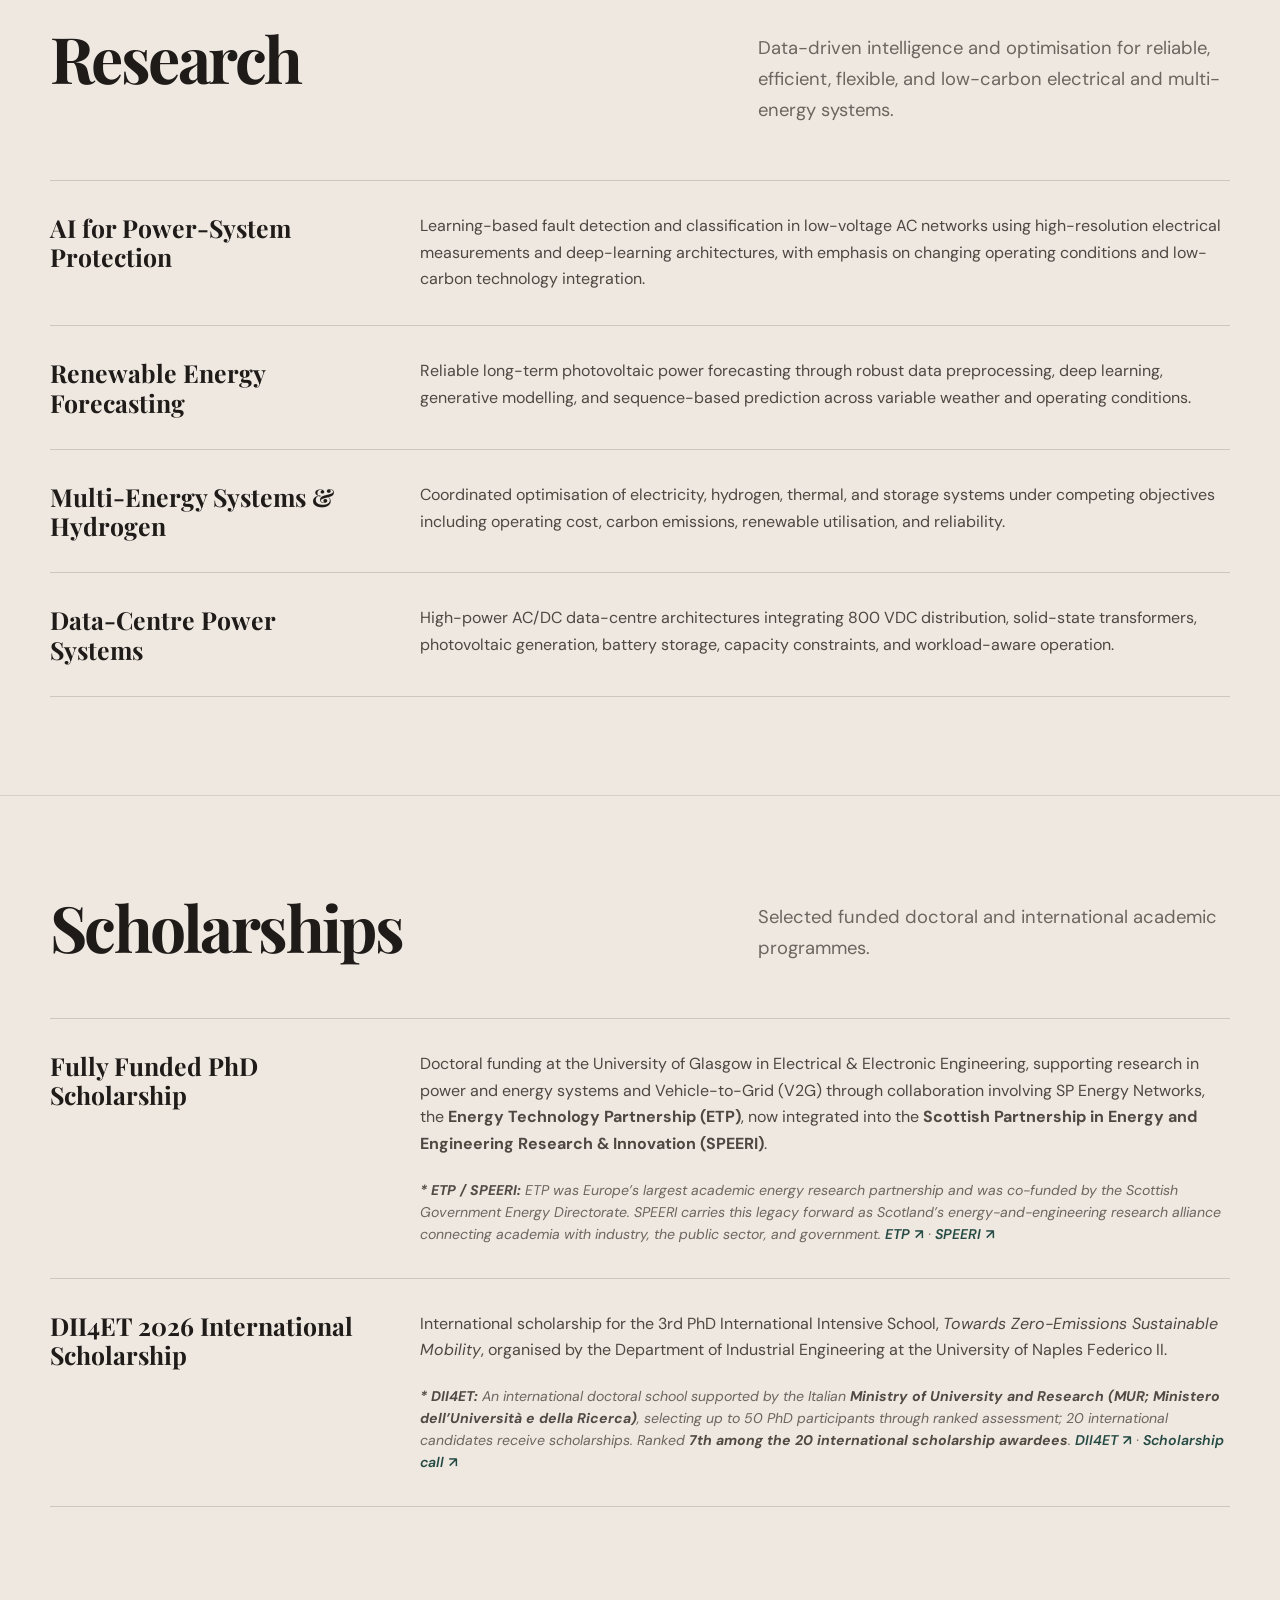
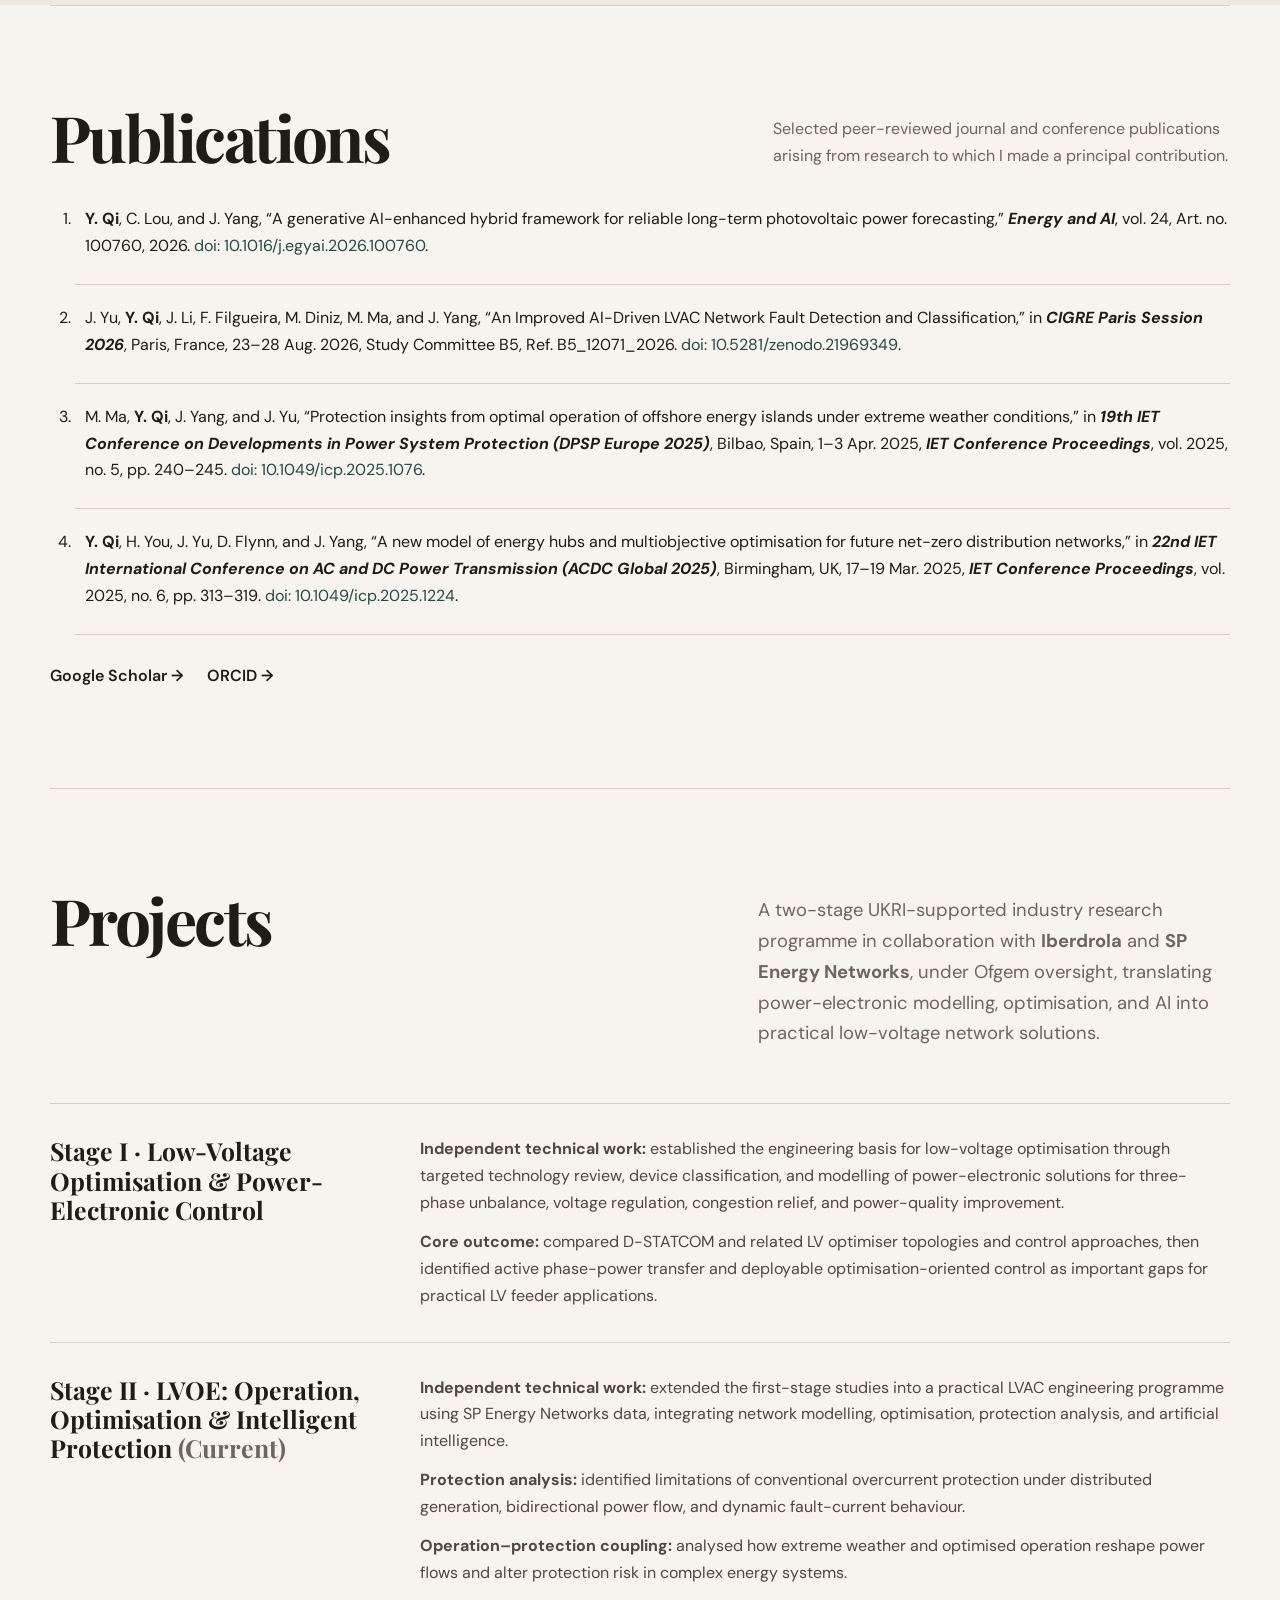
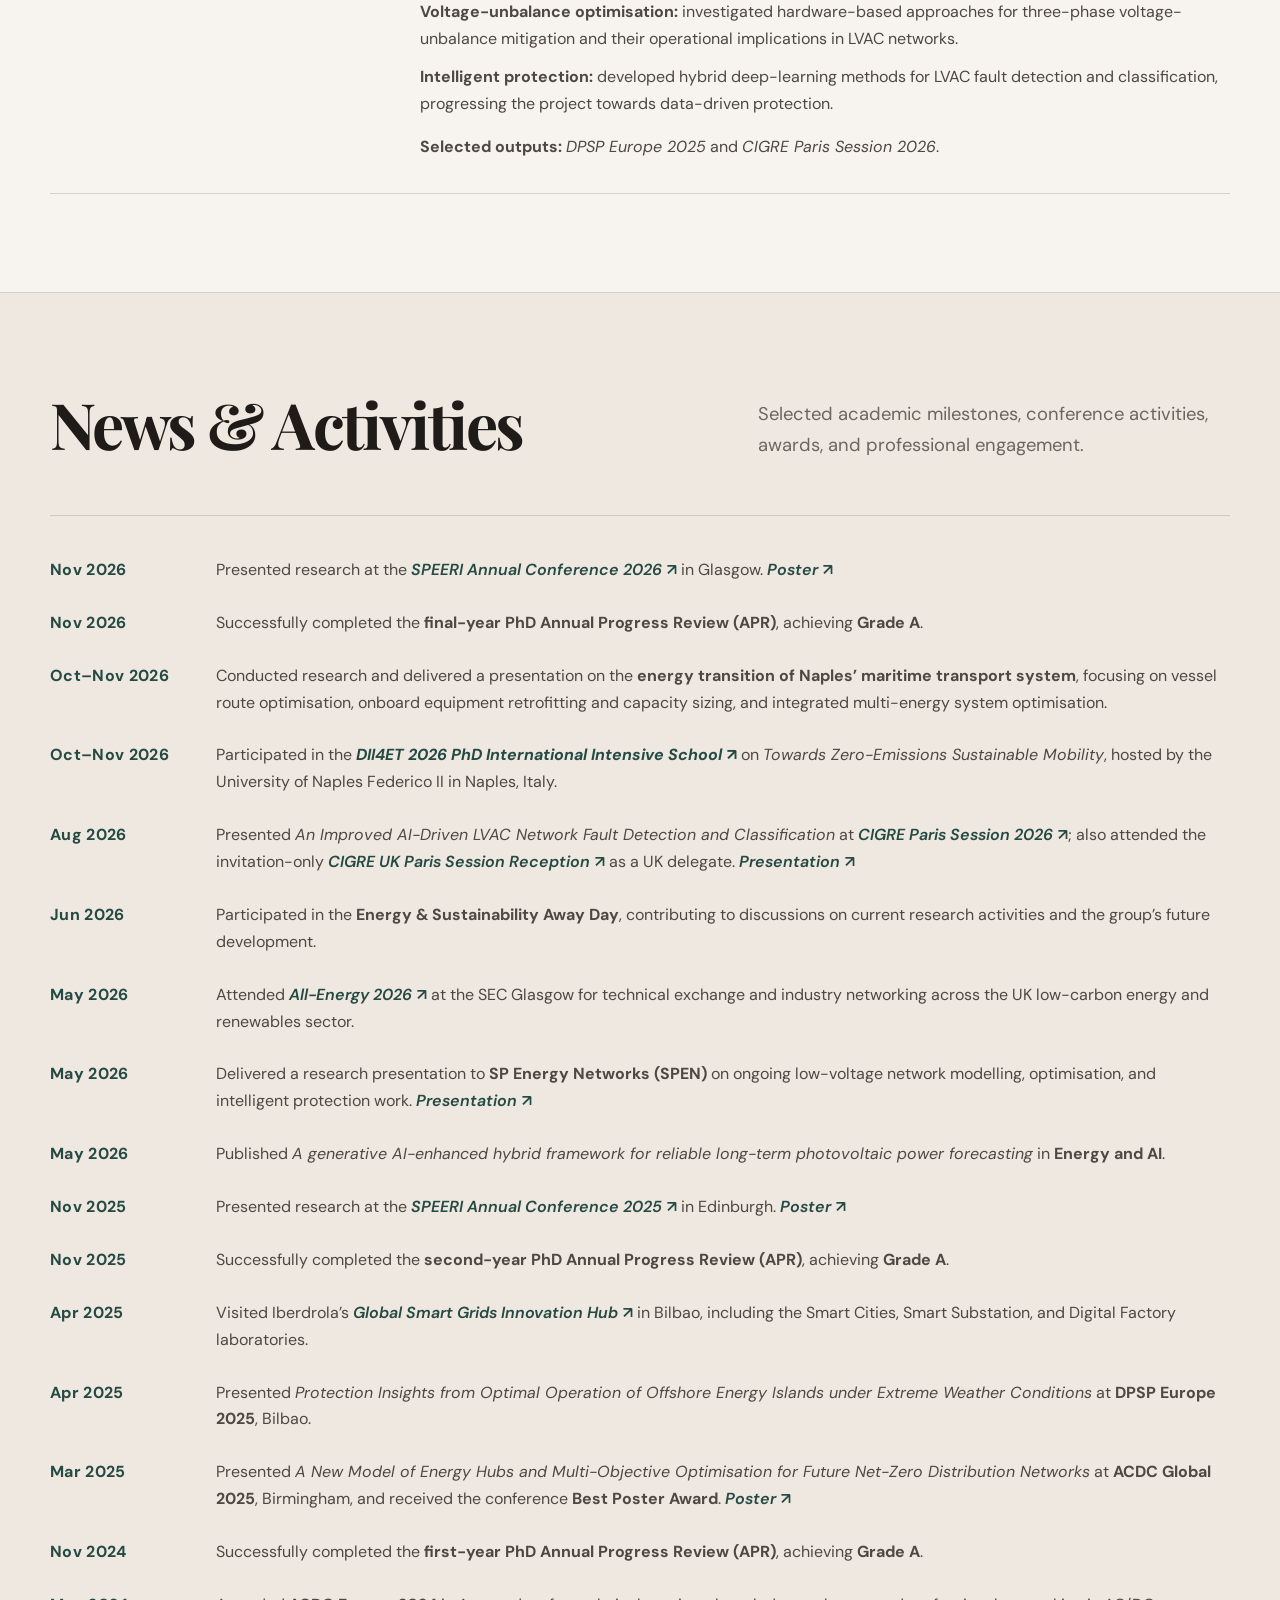
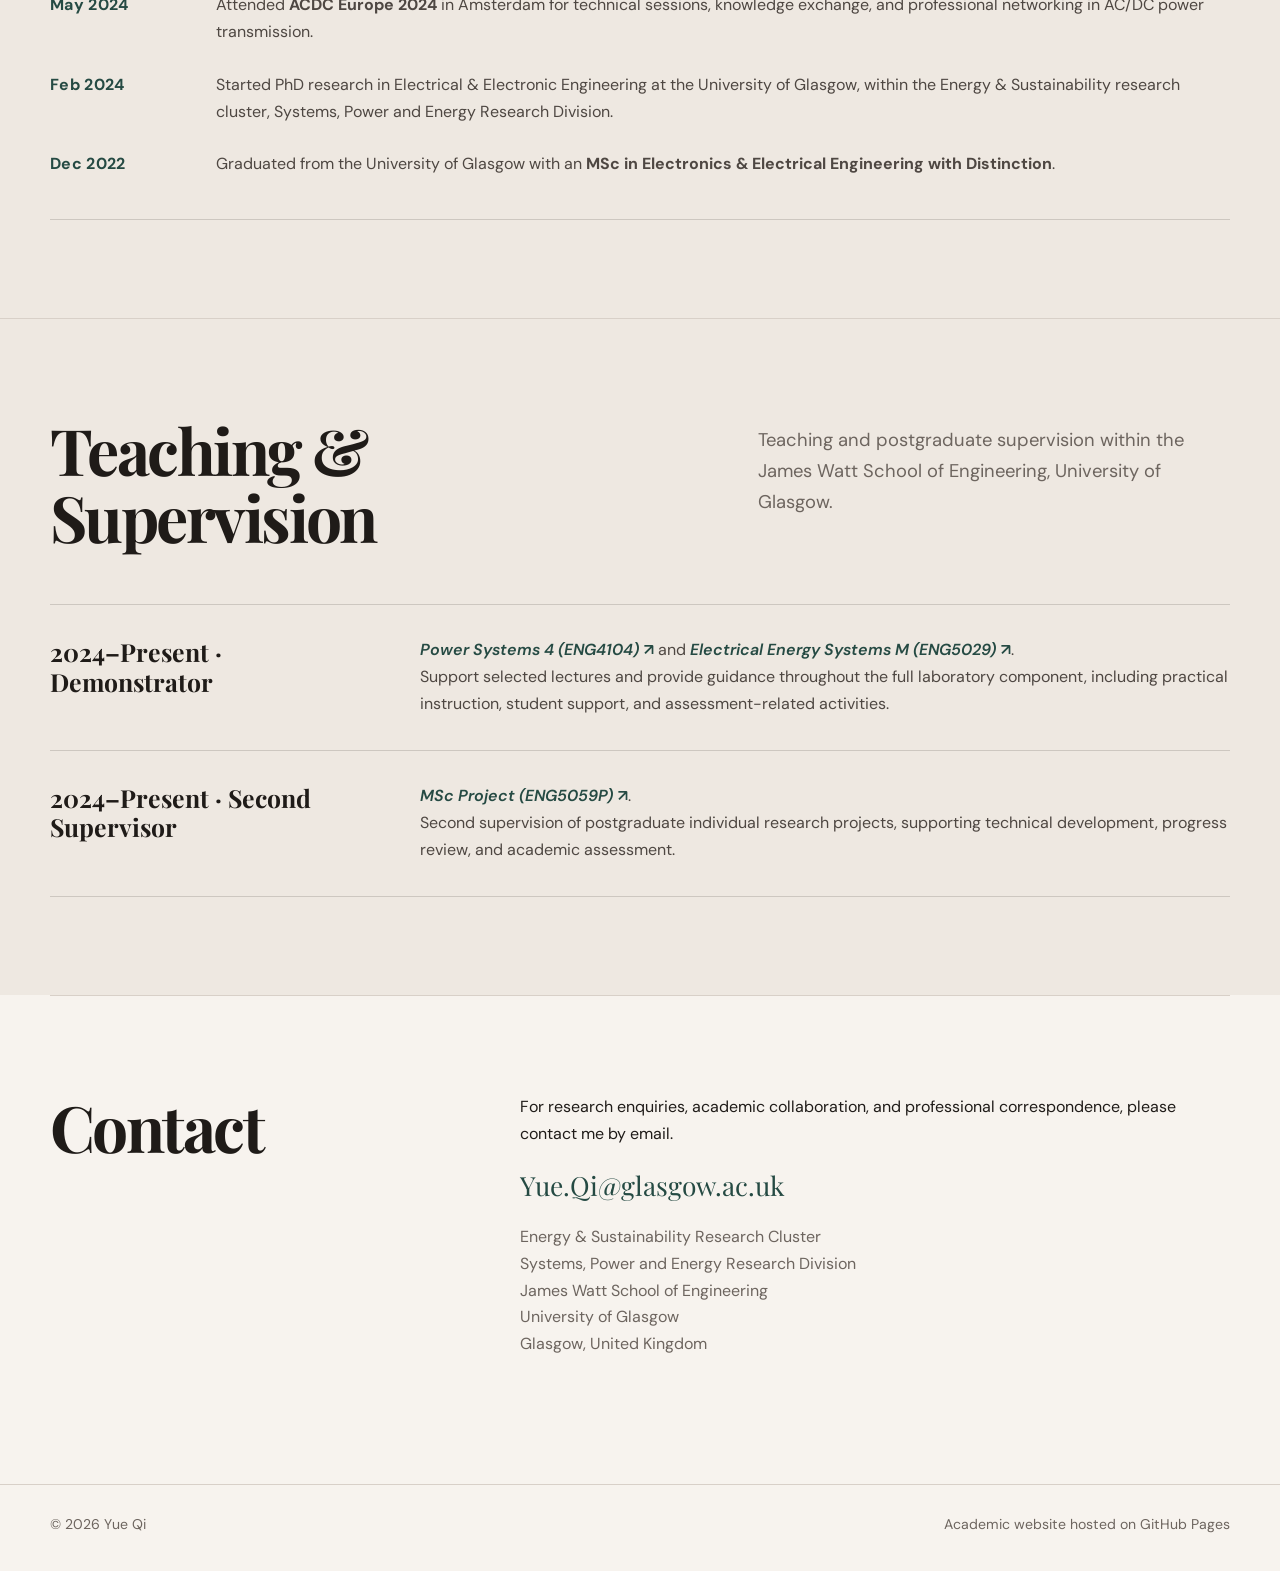
==== commit b41e09a0: "Update SPEERI 2026 entry after conference" ====
--- a/index.html
+++ b/index.html
@@ -246,7 +246,7 @@
 
         <div class="news-list">
           <div class="news-group">
-            <div class="news-item"><span class="news-date">Nov 2026</span><p>Scheduled to present research at the <a href="https://www.speeri.ac.uk/events/speeri-annual-conference-2026" target="_blank" rel="noopener">SPEERI Annual Conference 2026 ↗</a> in Glasgow. <a href="assets/YUEQI%20ETP%202026.pdf" target="_blank" rel="noopener">Poster ↗</a></p></div>
+            <div class="news-item"><span class="news-date">Nov 2026</span><p>Presented research at the <a href="https://www.speeri.ac.uk/events/speeri-annual-conference-2026" target="_blank" rel="noopener">SPEERI Annual Conference 2026 ↗</a> in Glasgow. <a href="assets/YUEQI%20ETP%202026.pdf" target="_blank" rel="noopener">Poster ↗</a></p></div>
             <div class="news-item"><span class="news-date">Nov 2026</span><p>Successfully completed the <strong>final-year PhD Annual Progress Review (APR)</strong>, achieving <strong>Grade A</strong>.</p></div>
             <div class="news-item"><span class="news-date">Oct–Nov 2026</span><p>Conducted research and delivered a presentation on the <strong>energy transition of Naples’ maritime transport system</strong>, focusing on vessel route optimisation, onboard equipment retrofitting and capacity sizing, and integrated multi-energy system optimisation.</p></div>
             <div class="news-item"><span class="news-date">Oct–Nov 2026</span><p>Participated in the <a href="https://www.dii4et.unina.it/" target="_blank" rel="noopener"><strong>DII4ET 2026 PhD International Intensive School ↗</strong></a> on <em>Towards Zero-Emissions Sustainable Mobility</em>, hosted by the University of Naples Federico II in Naples, Italy.</p></div>
